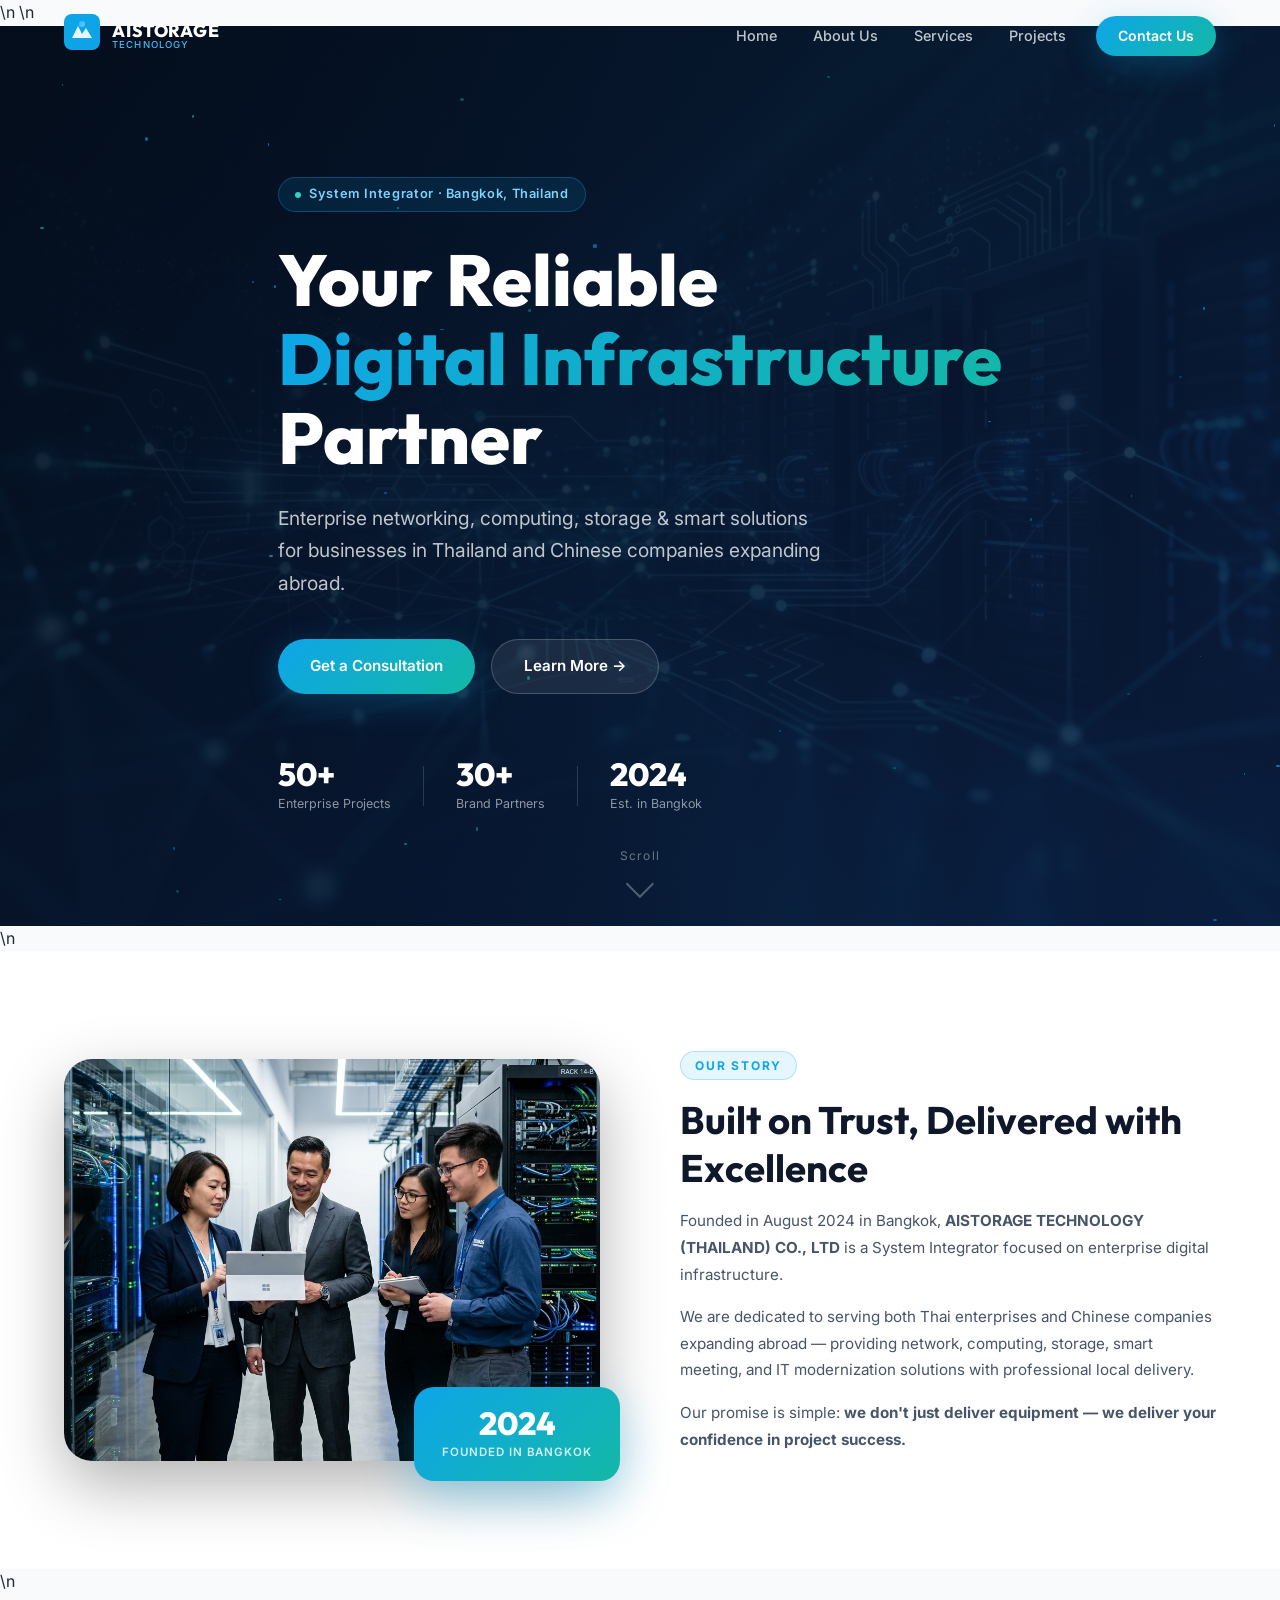
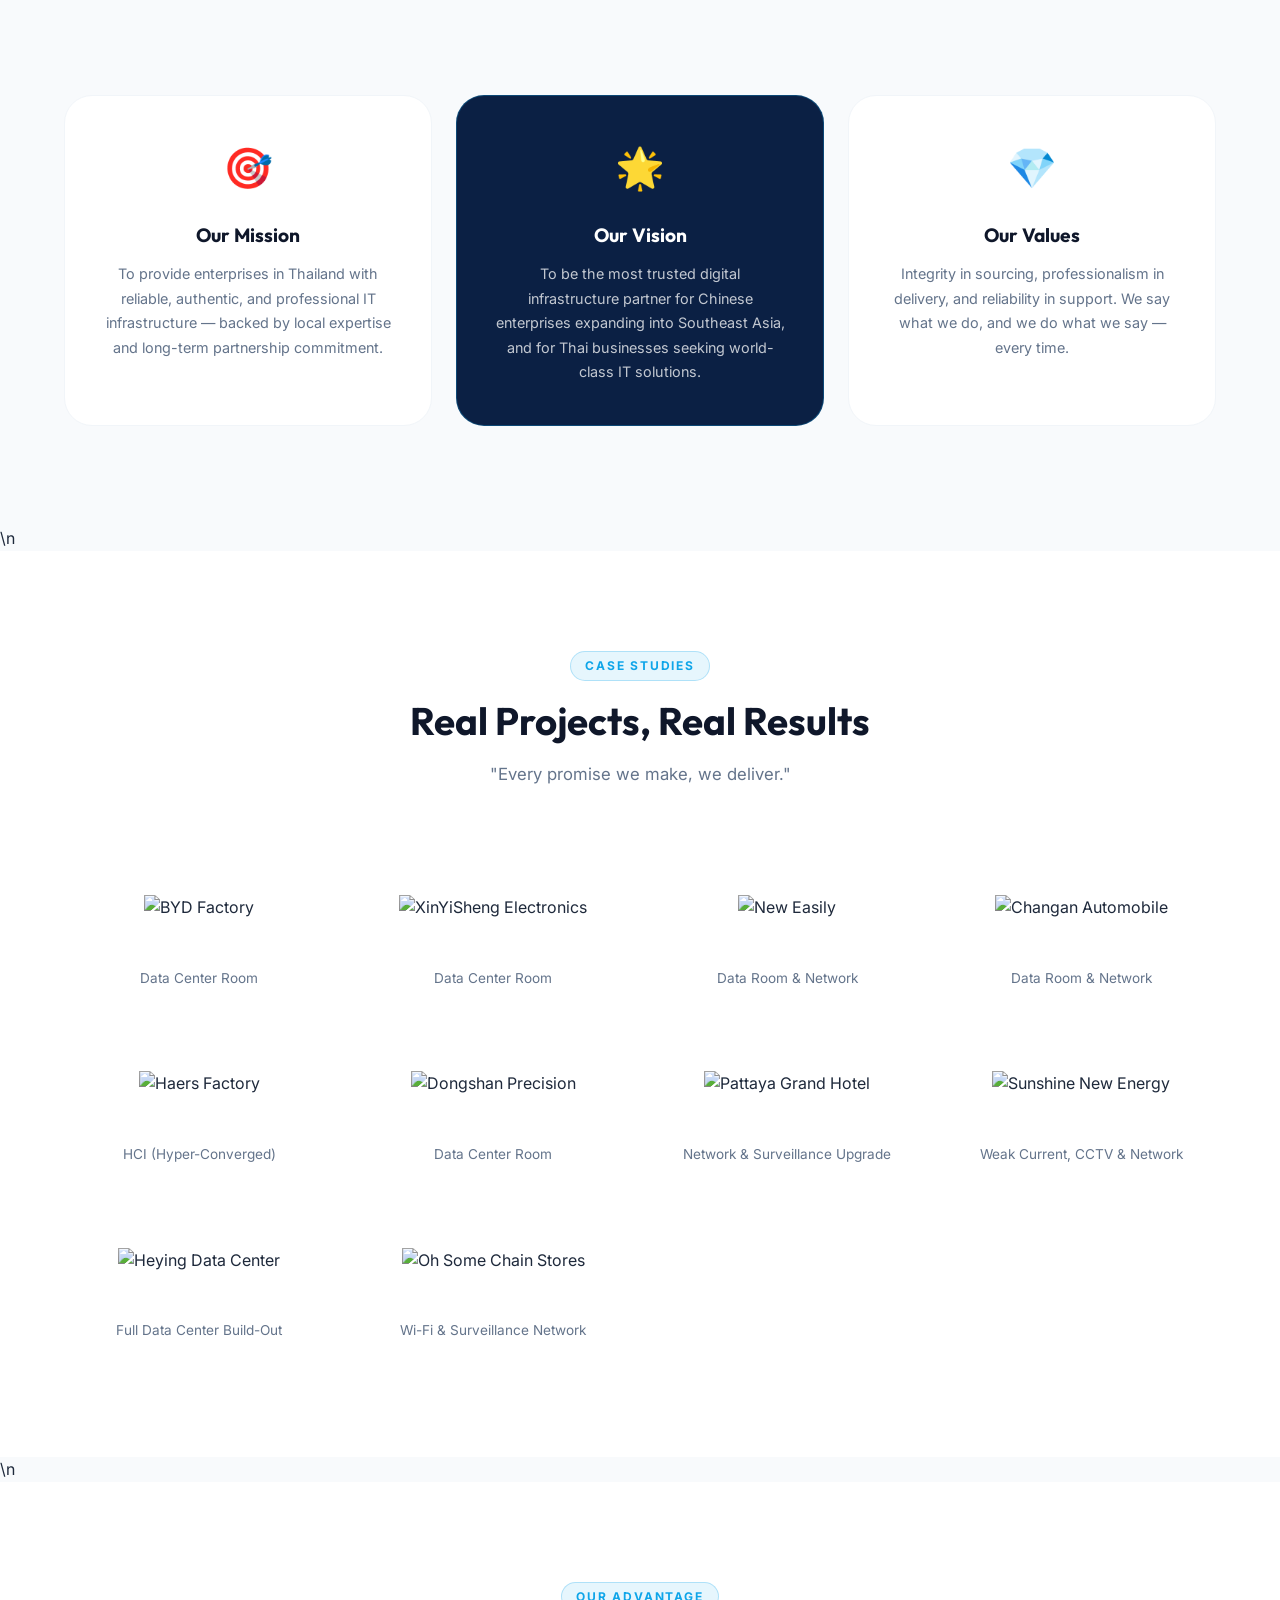
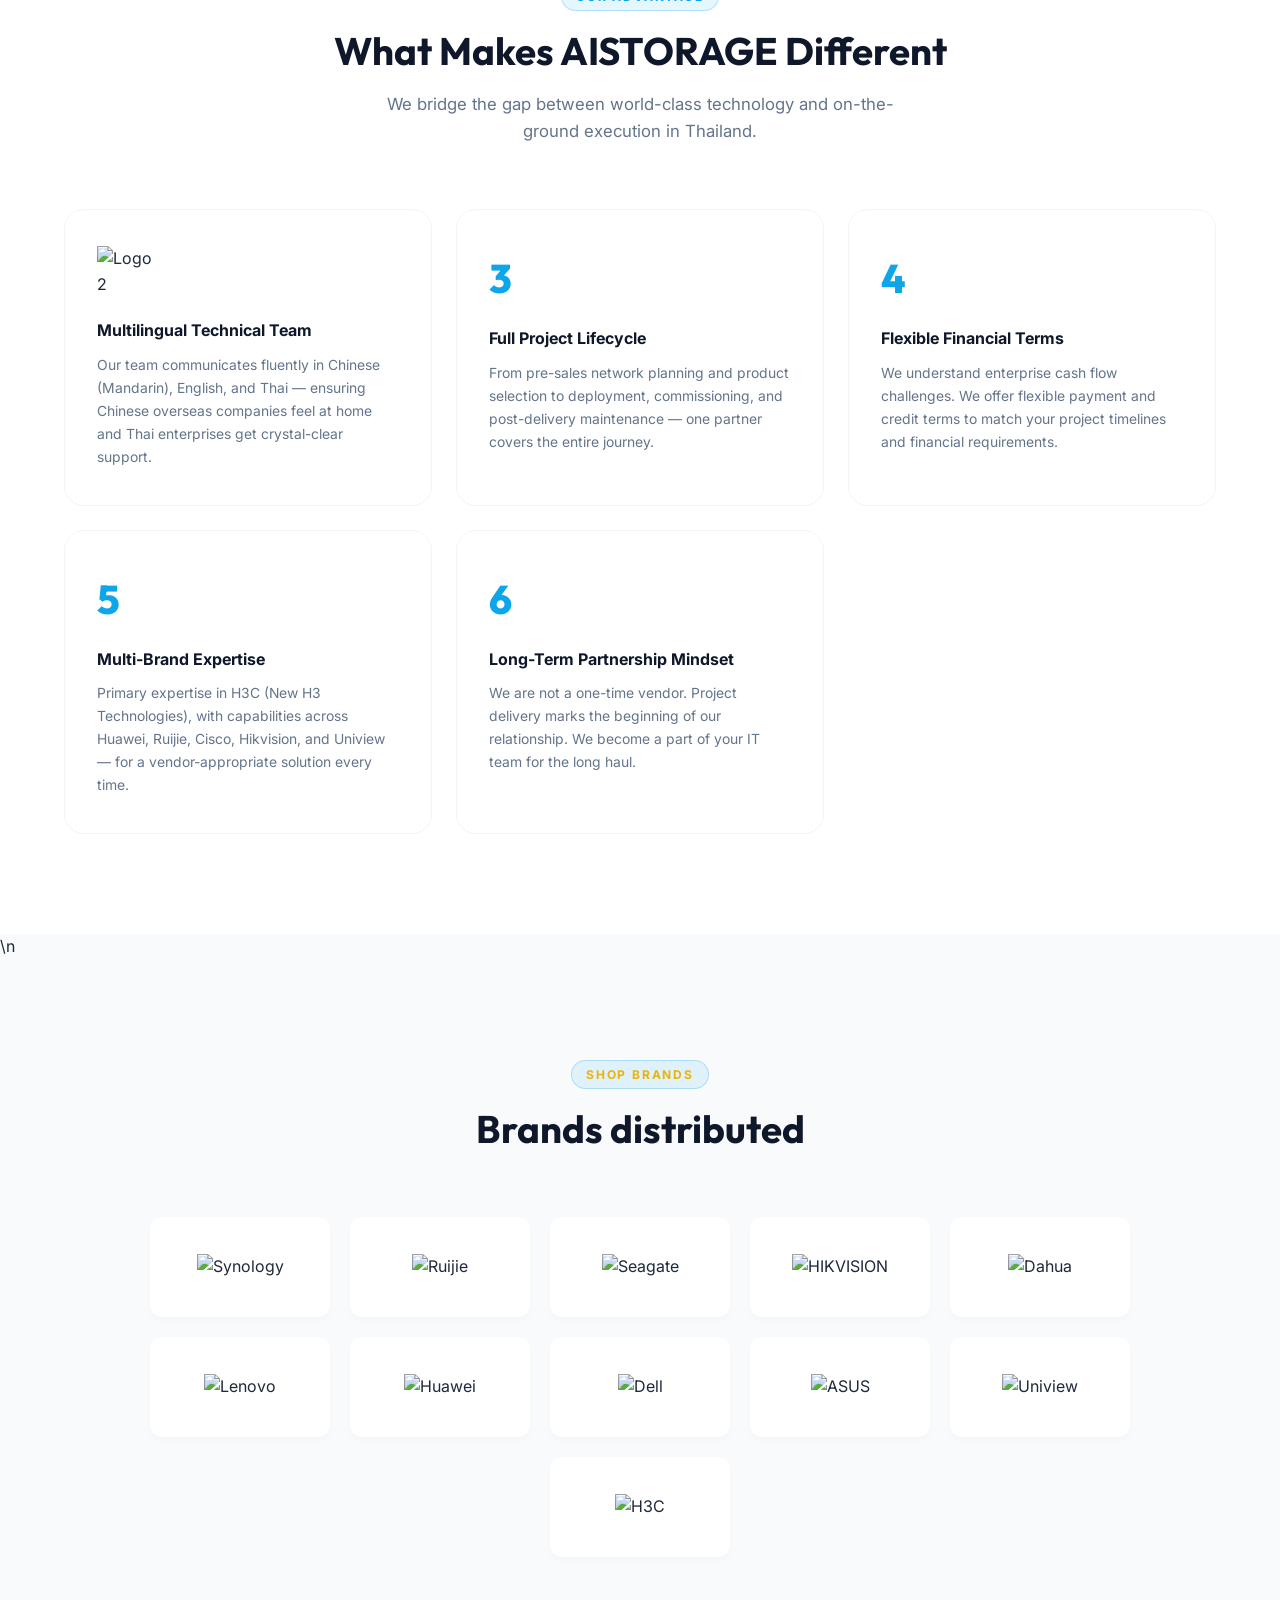
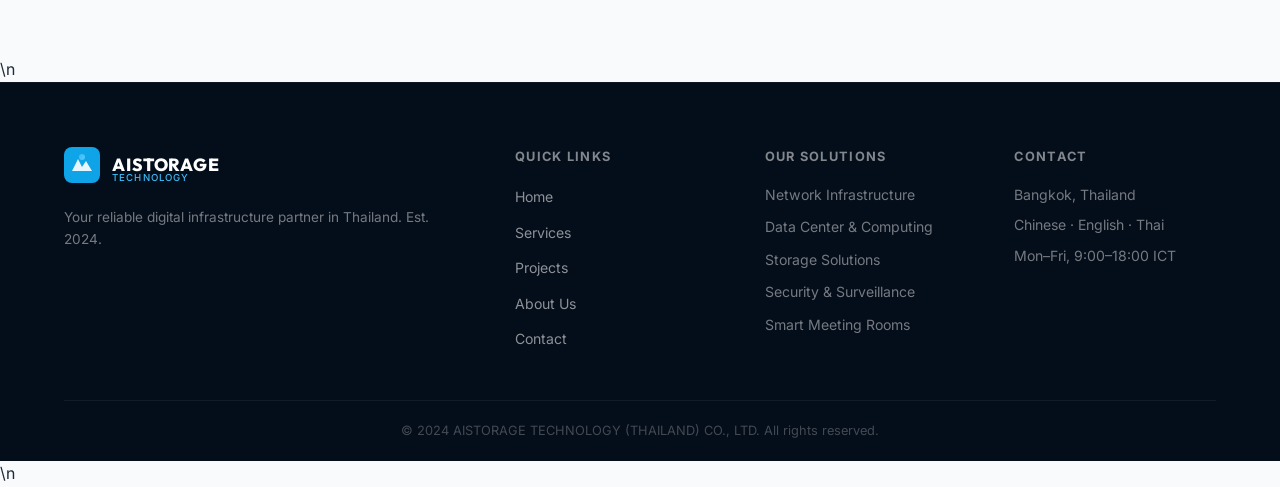
==== index.html @ c19af197 "first commit" ====
<!DOCTYPE html>
<html lang="en">

<head>
  <meta charset="UTF-8" />
  <meta name="viewport" content="width=device-width, initial-scale=1.0" />
  <title>AISTORAGE TECHNOLOGY (THAILAND) CO., LTD | Enterprise IT Infrastructure</title>
  <meta name="description"
    content="AISTORAGE TECHNOLOGY – Your reliable digital infrastructure partner in Thailand. Network, Computing, Storage, Smart Meeting, and IT solutions for enterprise businesses." />
  <meta name="keywords"
    content="AI Storage Technology, H3C, enterprise IT, network, storage, data center, Thailand, system integrator" />
  <meta property="og:title" content="AISTORAGE TECHNOLOGY (THAILAND) CO., LTD" />
  <meta property="og:description" content="Reliable digital infrastructure solutions for enterprises in Thailand." />
  <meta property="og:type" content="website" />
  <link rel="stylesheet" href="style.css" />
  <link rel="preconnect" href="https://fonts.googleapis.com" />
  <link rel="preconnect" href="https://fonts.gstatic.com" crossorigin />
  <link
    href="https://fonts.googleapis.com/css2?family=Inter:wght@300;400;500;600;700;800&family=Outfit:wght@300;400;500;600;700&display=swap"
    rel="stylesheet" />
</head>

<body>\n
  <!-- ===== NAVBAR ===== -->
  <header class="navbar" id="navbar">
    <div class="nav-container">
      <a href="index.html" class="nav-logo" id="logo-link">
        <div class="logo-icon">
          <svg width="36" height="36" viewBox="0 0 36 36" fill="none" xmlns="http://www.w3.org/2000/svg">
            <rect width="36" height="36" rx="8" fill="url(#logoGrad)" />
            <path d="M8 24L14 12L18 20L22 14L28 24H8Z" fill="white" opacity="0.9" />
            <circle cx="18" cy="10" r="3" fill="url(#circGrad)" />
            <defs>
              <linearGradient id="logoGrad" x1="0" y1="0" x2="36" y2="36">
                <stop offset="0%" stop-color="#0EA5E9" />
                <stop offset="100%" stop-color="#0D4F8C" />
              </linearGradient>
              <linearGradient id="circGrad" x1="0" y1="0" x2="6" y2="6">
                <stop offset="0%" stop-color="#38BDF8" />
                <stop offset="100%" stop-color="#FFFFFF" />
              </linearGradient>
            </defs>
          </svg>
        </div>
        <div class="logo-text">
          <span class="logo-main">AISTORAGE</span>
          <span class="logo-sub">TECHNOLOGY</span>
        </div>
      </a>
      <nav class="nav-links" id="nav-links">
        <a href="index.html" class="nav-link active" id="nav-home">Home</a>
        <a href="index.html#about-intro" class="nav-link" id="nav-about">About Us</a>
        <a href="services.html" class="nav-link" id="nav-services">Services</a>
        <a href="index.html#projects" class="nav-link" id="nav-projects">Projects</a>
        <a href="contact.html" class="nav-cta" id="nav-contact">Contact Us</a>
      </nav>
      <button class="nav-toggle" id="nav-toggle" aria-label="Toggle menu">
        <span></span><span></span><span></span>
      </button>
    </div>
  </header>
  \n<!-- ===== HERO ===== -->
  <section class="hero" id="hero">
    <div class="hero-bg">
      <img src="images/hero_background.png" alt="Digital Infrastructure Background" class="hero-bg-img" />
      <div class="hero-overlay"></div>
      <div class="hero-particles" id="hero-particles"></div>
    </div>
    <div class="hero-content">
      <div class="hero-badge" id="hero-badge">
        <span class="badge-dot"></span>
        System Integrator · Bangkok, Thailand
      </div>
      <h1 class="hero-title" id="hero-title">
        Your Reliable<br />
        <span class="hero-gradient-text">Digital Infrastructure</span><br />
        Partner
      </h1>
      <p class="hero-desc" id="hero-desc">
        Enterprise networking, computing, storage &amp; smart solutions<br class="hide-mobile" />
        for businesses in Thailand and Chinese companies expanding abroad.
      </p>
      <div class="hero-actions" id="hero-actions">
        <a href="#contact" class="btn-primary" id="btn-get-started">Get a Consultation</a>
        <a href="about.html" class="btn-secondary" id="btn-learn-more">Learn More →</a>
      </div>
      <div class="hero-stats" id="hero-stats">
        <div class="stat-item">
          <span class="stat-number">50+</span>
          <span class="stat-label">Enterprise Projects</span>
        </div>
        <div class="stat-divider"></div>
        <div class="stat-item">
          <span class="stat-number">30+</span>
          <span class="stat-label">Brand Partners</span>
        </div>
        <div class="stat-divider"></div>
        <div class="stat-item">
          <span class="stat-number">2024</span>
          <span class="stat-label">Est. in Bangkok</span>
        </div>
      </div>
    </div>
    <div class="hero-scroll-indicator" id="hero-scroll">
      <span>Scroll</span>
      <div class="scroll-arrow"></div>
    </div>
  </section>

  \n<!-- ===== COMPANY INTRO ===== -->
  <section class="about-intro" id="about-intro">
    <div class="container">
      <div class="about-intro-grid" id="about-intro-grid">
        <div class="about-intro-image" id="about-intro-image">
          <img src="images/about_section.png" alt="AISTORAGE Technology team" />
          <div class="about-founded-badge" id="founded-badge">
            <span class="badge-year">2024</span>
            <span class="badge-label">Founded in Bangkok</span>
          </div>
        </div>
        <div class="about-intro-content" id="about-intro-content">
          <div class="section-tag">Our Story</div>
          <h2 class="section-title">Built on Trust, Delivered with Excellence</h2>
          <p class="about-intro-text">
            Founded in August 2024 in Bangkok, <strong>AISTORAGE TECHNOLOGY (THAILAND) CO., LTD</strong> is a System
            Integrator focused on enterprise digital infrastructure.
          </p>
          <p class="about-intro-text">
            We are dedicated to serving both Thai enterprises and Chinese companies expanding abroad — providing
            network, computing, storage, smart meeting, and IT modernization solutions with professional local delivery.
          </p>
          <p class="about-intro-text">
            Our promise is simple: <strong>we don't just deliver equipment — we deliver your confidence in project
              success.</strong>
          </p>
        </div>
      </div>
    </div>
  </section>

  \n<!-- ===== MISSION & VISION ===== -->
  <section class="mission-section" id="mission-section">
    <div class="container">
      <div class="mission-grid" id="mission-grid">
        <div class="mission-card" id="mission-card">
          <div class="mission-icon">🎯</div>
          <h3>Our Mission</h3>
          <p>To provide enterprises in Thailand with reliable, authentic, and professional IT infrastructure — backed by
            local expertise and long-term partnership commitment.</p>
        </div>
        <div class="mission-card vision" id="vision-card">
          <div class="mission-icon">🌟</div>
          <h3>Our Vision</h3>
          <p>To be the most trusted digital infrastructure partner for Chinese enterprises expanding into Southeast
            Asia, and for Thai businesses seeking world-class IT solutions.</p>
        </div>
        <div class="mission-card" id="values-card">
          <div class="mission-icon">💎</div>
          <h3>Our Values</h3>
          <p>Integrity in sourcing, professionalism in delivery, and reliability in support. We say what we do, and we
            do what we say — every time.</p>
        </div>
      </div>
    </div>
  </section>

  <!-- Services and Delivery sections have been moved to services.html -->

  \n<!-- ===== PROJECTS ===== -->
  <section class="projects" id="projects">
    <div class="container">
      <div class="section-header">
        <div class="section-tag">Case Studies</div>
        <h2 class="section-title">Real Projects, Real Results</h2>
        <p class="section-desc">"Every promise we make, we deliver."</p>
      </div>
      <div class="projects-logo-grid" id="projects-grid">
        <div class="project-logo-card" id="proj-byd">
          <div class="project-logo-wrapper">
            <img src="https://images.seeklogo.com/logo-png/52/1/byd-atualizada-2024-logo-png_seeklogo-528892.png"
              alt="BYD Factory">
          </div>
          <div class="project-logo-scope">Data Center Room</div>
        </div>

        <div class="project-logo-card" id="proj-xingyisheng">
          <div class="project-logo-wrapper">
            <img
              src="https://encrypted-tbn0.gstatic.com/images?q=tbn:ANd9GcR87mfvkVdxozlcYmCcC5utNQSHgrR-n9I94IQz3QR1svt_Emfl10934rPA&s=10"
              alt="XinYiSheng Electronics">
          </div>
          <div class="project-logo-scope">Data Center Room</div>
        </div>

        <div class="project-logo-card" id="proj-neweasily">
          <div class="project-logo-wrapper">
            <img
              src="https://encrypted-tbn0.gstatic.com/images?q=tbn:ANd9GcSDAWsKZMFvFwl55FetDmYYL5n_tbEaFFVm5ecFXUsUdg&s=10"
              alt="New Easily">
          </div>
          <div class="project-logo-scope">Data Room &amp; Network</div>
        </div>

        <div class="project-logo-card" id="proj-changan">
          <div class="project-logo-wrapper">
            <img
              src="https://encrypted-tbn0.gstatic.com/images?q=tbn:ANd9GcQWHZprBiabL1I9_s09QGSi9zVpg7VDdwAGyEipFoCy2g&s=10"
              alt="Changan Automobile">
          </div>
          <div class="project-logo-scope">Data Room &amp; Network</div>
        </div>

        <div class="project-logo-card" id="proj-haers">
          <div class="project-logo-wrapper">
            <img src="https://www.haers.com/wp-content/uploads/2025/01/%E8%93%9D%E9%80%8F200x500.png"
              alt="Haers Factory">
          </div>
          <div class="project-logo-scope">HCI (Hyper-Converged)</div>
        </div>

        <div class="project-logo-card" id="proj-dongshan">
          <div class="project-logo-wrapper">
            <img
              src="https://encrypted-tbn0.gstatic.com/images?q=tbn:ANd9GcQxEljCD7fcSibtBjpFxiNsbFP2HLhGnGA5io57KGObqVCGq8sBfbXW3UA&s=10"
              alt="Dongshan Precision">
          </div>
          <div class="project-logo-scope">Data Center Room</div>
        </div>

        <div class="project-logo-card" id="proj-pattaya">
          <div class="project-logo-wrapper">
            <img
              src="https://encrypted-tbn0.gstatic.com/images?q=tbn:ANd9GcTch5ZYPI4vs18IxtPgHq0fhvLE4hTSBWGiorlGzea1YpLso3_Ca_YSPyY&s=10"
              alt="Pattaya Grand Hotel">
          </div>
          <div class="project-logo-scope">Network &amp; Surveillance Upgrade</div>
        </div>

        <div class="project-logo-card" id="proj-sunshine">
          <div class="project-logo-wrapper">
            <img
              src="https://encrypted-tbn0.gstatic.com/images?q=tbn:ANd9GcSg2rQMwTkLbxtorcGj_jVboFaoZCXzJYMbf9cDp7bUDw&s=10"
              alt="Sunshine New Energy">
          </div>
          <div class="project-logo-scope">Weak Current, CCTV &amp; Network</div>
        </div>

        <div class="project-logo-card" id="proj-heying">
          <div class="project-logo-wrapper">
            <img src="https://clouddatacenter.events/wp-content/uploads/2024/09/Frame-3372-6.png"
              alt="Heying Data Center">
          </div>
          <div class="project-logo-scope">Full Data Center Build-Out</div>
        </div>

        <div class="project-logo-card" id="proj-ohsome">
          <div class="project-logo-wrapper">
            <img
              src="https://media.licdn.com/dms/image/v2/D560BAQEYUMgX6XtCWA/company-logo_200_200/company-logo_200_200/0/1726549729589/blueorigingroup_logo?e=2147483647&v=beta&t=L45_RLmQzyQMxFm1eKgjaIfJM7JpiEx4PtF9E0zDfoo"
              alt="Oh Some Chain Stores">
          </div>
          <div class="project-logo-scope">Wi-Fi &amp; Surveillance Network</div>
        </div>
      </div>
    </div>
  </section>

  \n<!-- ===== WHAT MAKES US DIFFERENT ===== -->
  <section class="differentiators" id="differentiators">
    <div class="container">
      <div class="section-header">
        <div class="section-tag">Our Advantage</div>
        <h2 class="section-title">What Makes AISTORAGE Different</h2>
        <p class="section-desc">We bridge the gap between world-class technology and on-the-ground execution in
          Thailand.</p>
      </div>
      <div class="diff-grid" id="diff-grid">
        <div class="diff-card" id="diff-2">
          <img src="https://placehold.co/60x60/F8FAFC/0EA5E9?text=Logo+2" class="diff-logo" alt="Logo 2">
          <h3>Multilingual Technical Team</h3>
          <p>Our team communicates fluently in Chinese (Mandarin), English, and Thai — ensuring Chinese overseas
            companies feel at home and Thai enterprises get crystal-clear support.</p>
        </div>
        <div class="diff-card" id="diff-3">
          <div class="diff-number"
            style="font-size: 2.5rem; font-weight: 800; color: var(--blue-500); margin-bottom: 16px; font-family: var(--font-display);">
            3</div>
          <h3>Full Project Lifecycle</h3>
          <p>From pre-sales network planning and product selection to deployment, commissioning, and post-delivery
            maintenance — one partner covers the entire journey.</p>
        </div>
        <div class="diff-card" id="diff-4">
          <div class="diff-number"
            style="font-size: 2.5rem; font-weight: 800; color: var(--blue-500); margin-bottom: 16px; font-family: var(--font-display);">
            4</div>
          <h3>Flexible Financial Terms</h3>
          <p>We understand enterprise cash flow challenges. We offer flexible payment and credit terms to match your
            project timelines and financial requirements.</p>
        </div>
        <div class="diff-card" id="diff-5">
          <div class="diff-number"
            style="font-size: 2.5rem; font-weight: 800; color: var(--blue-500); margin-bottom: 16px; font-family: var(--font-display);">
            5</div>
          <h3>Multi-Brand Expertise</h3>
          <p>Primary expertise in H3C (New H3 Technologies), with capabilities across Huawei, Ruijie, Cisco, Hikvision,
            and Uniview — for a vendor-appropriate solution every time.</p>
        </div>
        <div class="diff-card" id="diff-6">
          <div class="diff-number"
            style="font-size: 2.5rem; font-weight: 800; color: var(--blue-500); margin-bottom: 16px; font-family: var(--font-display);">
            6</div>
          <h3>Long-Term Partnership Mindset</h3>
          <p>We are not a one-time vendor. Project delivery marks the beginning of our relationship. We become a part of
            your IT team for the long haul.</p>
        </div>
      </div>

    </div>
  </section>

  \n<!-- ===== BRAND PARTNERS ===== -->
  <section class="brand-partners" id="brand-partners">
    <div class="container">
      <div class="section-header center">
        <div class="section-tag" style="color: #EAB308;">SHOP BRANDS</div>
        <h2 class="section-title">Brands distributed</h2>
      </div>
      <div class="brands-simple-grid" id="brands-simple-grid">

        <div class="brand-simple-box">
          <img
            src="https://upload.wikimedia.org/wikipedia/commons/thumb/4/48/Synology_Logo.svg/1280px-Synology_Logo.svg.png"
            alt="Synology">
        </div>
        <div class="brand-simple-box">
          <img src="https://www.almacctv.com/web/wp-content/uploads/2020/11/ruijie-logo.png" alt="Ruijie">
        </div>
        <div class="brand-simple-box">
          <img
            src="https://upload.wikimedia.org/wikipedia/commons/thumb/7/7f/Seagate_logo.svg/3840px-Seagate_logo.svg.png"
            alt="Seagate">
        </div>
        <div class="brand-simple-box">
          <img src="https://upload.wikimedia.org/wikipedia/commons/a/ad/Hikvision_logo.svg" alt="HIKVISION">
        </div>

        <div class="brand-simple-box">
          <img
            src="https://upload.wikimedia.org/wikipedia/commons/thumb/f/f5/Dahua_Technology_logo.svg/1280px-Dahua_Technology_logo.svg.png"
            alt="Dahua">
        </div>
        <div class="brand-simple-box">
          <img src="https://1000logos.net/wp-content/uploads/2017/03/Lenovo-Logo.png" alt="Lenovo">
        </div>
        <div class="brand-simple-box">
          <img
            src="https://icon2.cleanpng.com/20180910/wsa/kisspng-logo-huawei-169126-network-2311cxh-bc2mfgec-sm212-iphone-insurance-get-protected-today-at-a-low-cost-1713941943758.webp"
            alt="Huawei">
        </div>
        <div class="brand-simple-box">
          <img src="https://upload.wikimedia.org/wikipedia/commons/4/48/Dell_Logo.svg" alt="Dell">
        </div>
        <div class="brand-simple-box">
          <img
            src="https://upload.wikimedia.org/wikipedia/commons/thumb/b/b0/ASUS_Corporate_Logo.svg/3840px-ASUS_Corporate_Logo.svg.png"
            alt="ASUS">
        </div>
        <div class="brand-simple-box">
          <img src="https://upload.wikimedia.org/wikipedia/commons/6/64/Uniview%28logo%29.png" alt="Uniview">
        </div>
        <div class="brand-simple-box">
          <img src="https://www.h3c.com/en/tres/NewWebUI/2025/images/new/highly-logo.png" alt="H3C">
        </div>
      </div>

    </div>
  </section>

  \n<!-- ===== FOOTER ===== -->
  <footer class="footer" id="footer">
    <div class="container">
      <div class="footer-grid">
        <div class="footer-brand" id="footer-brand">
          <div class="nav-logo">
            <div class="logo-icon">
              <svg width="36" height="36" viewBox="0 0 36 36" fill="none">
                <rect width="36" height="36" rx="8" fill="url(#footerLogoGrad)" />
                <path d="M8 24L14 12L18 20L22 14L28 24H8Z" fill="white" opacity="0.9" />
                <circle cx="18" cy="10" r="3" fill="url(#footerCircGrad)" />
                <defs>
                  <linearGradient id="footerLogoGrad" x1="0" y1="0" x2="36" y2="36">
                    <stop offset="0%" stop-color="#0EA5E9" />
                    <stop offset="100%" stop-color="#0D4F8C" />
                  </linearGradient>
                  <linearGradient id="footerCircGrad" x1="0" y1="0" x2="6" y2="6">
                    <stop offset="0%" stop-color="#38BDF8" />
                    <stop offset="100%" stop-color="#FFFFFF" />
                  </linearGradient>
                </defs>
              </svg>
            </div>
            <div class="logo-text">
              <span class="logo-main">AISTORAGE</span>
              <span class="logo-sub">TECHNOLOGY</span>
            </div>
          </div>
          <p class="footer-tagline">Your reliable digital infrastructure partner in Thailand. Est. 2024.</p>
        </div>
        <div class="footer-links" id="footer-links">
          <h4>Quick Links</h4>
          <ul>
            <li><a href="index.html" id="footer-home">Home</a></li>
            <li><a href="services.html" id="footer-services">Services</a></li>
            <li><a href="#projects" id="footer-projects">Projects</a></li>
            <li><a href="index.html#about-intro" id="footer-about">About Us</a></li>
            <li><a href="contact.html" id="footer-contact">Contact</a></li>
          </ul>
        </div>
        <div class="footer-services" id="footer-services-list">
          <h4>Our Solutions</h4>
          <ul>
            <li>Network Infrastructure</li>
            <li>Data Center &amp; Computing</li>
            <li>Storage Solutions</li>
            <li>Security &amp; Surveillance</li>
            <li>Smart Meeting Rooms</li>
          </ul>
        </div>
        <div class="footer-contact" id="footer-contact-info">
          <h4>Contact</h4>
          <p>Bangkok, Thailand</p>
          <p>Chinese · English · Thai</p>
          <p>Mon–Fri, 9:00–18:00 ICT</p>
        </div>
      </div>
      <div class="footer-bottom" id="footer-bottom">
        <p>&copy; 2024 AISTORAGE TECHNOLOGY (THAILAND) CO., LTD. All rights reserved.</p>
      </div>
    </div>
  </footer>

  \n
  <script src="main.js"></script>
</body>

</html>
---- style.css ----
/* ============================================================
   AISTORAGE TECHNOLOGY — style.css
   Design: Dark navy corporate tech with sky-blue accents
   ============================================================ */

/* ===== CSS VARIABLES ===== */
:root {
  --navy-950: #040D1A;
  --navy-900: #071528;
  --navy-800: #0B2044;
  --navy-700: #0D2D5E;
  --navy-600: #0D4F8C;
  --blue-500: #0EA5E9;
  --blue-400: #38BDF8;
  --blue-300: #7DD3FC;
  --teal-500: #14B8A6;
  --teal-400: #2DD4BF;
  --white: #FFFFFF;
  --gray-50: #F8FAFC;
  --gray-100: #F1F5F9;
  --gray-200: #E2E8F0;
  --gray-300: #CBD5E1;
  --gray-400: #94A3B8;
  --gray-500: #64748B;
  --gray-600: #475569;
  --gray-700: #334155;
  --gray-800: #1E293B;
  --gray-900: #0F172A;

  --gradient-primary: linear-gradient(135deg, #0EA5E9 0%, #14B8A6 100%);
  --gradient-dark: linear-gradient(135deg, #040D1A 0%, #0B2044 100%);
  --gradient-hero: linear-gradient(135deg, rgba(4,13,26,0.92) 0%, rgba(11,32,68,0.85) 100%);

  --shadow-sm: 0 2px 8px rgba(0,0,0,0.15);
  --shadow-md: 0 8px 32px rgba(0,0,0,0.2);
  --shadow-lg: 0 24px 64px rgba(0,0,0,0.3);
  --shadow-blue: 0 8px 32px rgba(14,165,233,0.25);
  --shadow-blue-lg: 0 16px 48px rgba(14,165,233,0.35);

  --radius-sm: 6px;
  --radius-md: 12px;
  --radius-lg: 20px;
  --radius-xl: 28px;
  --radius-full: 9999px;

  --transition: all 0.3s cubic-bezier(0.4, 0, 0.2, 1);
  --transition-fast: all 0.15s ease;

  --font-sans: 'Inter', 'Outfit', -apple-system, sans-serif;
  --font-display: 'Outfit', 'Inter', sans-serif;
}

/* ===== RESET & BASE ===== */
*, *::before, *::after { box-sizing: border-box; margin: 0; padding: 0; }

html {
  scroll-behavior: smooth;
  font-size: 16px;
}

body {
  font-family: var(--font-sans);
  background: var(--gray-50);
  color: var(--gray-800);
  line-height: 1.6;
  overflow-x: hidden;
}

a { color: inherit; text-decoration: none; }
img { max-width: 100%; display: block; }
ul { list-style: none; }

/* ===== CONTAINER ===== */
.container {
  max-width: 1200px;
  margin: 0 auto;
  padding: 0 24px;
}

/* ===== TYPOGRAPHY UTILITIES ===== */
.section-tag {
  display: inline-block;
  font-size: 0.75rem;
  font-weight: 700;
  letter-spacing: 0.15em;
  text-transform: uppercase;
  color: var(--blue-500);
  background: rgba(14,165,233,0.1);
  border: 1px solid rgba(14,165,233,0.25);
  padding: 4px 14px;
  border-radius: var(--radius-full);
  margin-bottom: 16px;
}

.section-header {
  text-align: center;
  margin-bottom: 64px;
}

.section-title {
  font-family: var(--font-display);
  font-size: clamp(1.75rem, 3vw, 2.5rem);
  font-weight: 700;
  color: var(--gray-900);
  line-height: 1.25;
  margin-bottom: 16px;
}

.section-desc {
  font-size: 1.05rem;
  color: var(--gray-500);
  max-width: 560px;
  margin: 0 auto;
}

.section-header.light .section-title { color: var(--white); }
.section-header.light .section-desc { color: rgba(255,255,255,0.7); }
.section-header.light .section-tag {
  color: var(--blue-300);
  background: rgba(14,165,233,0.15);
  border-color: rgba(56,189,248,0.3);
}

/* ===== BUTTONS ===== */
.btn-primary {
  display: inline-flex;
  align-items: center;
  gap: 8px;
  background: var(--gradient-primary);
  color: var(--white);
  font-weight: 600;
  font-size: 0.95rem;
  padding: 14px 32px;
  border-radius: var(--radius-full);
  border: none;
  cursor: pointer;
  transition: var(--transition);
  box-shadow: var(--shadow-blue);
  text-decoration: none;
}

.btn-primary:hover {
  transform: translateY(-2px);
  box-shadow: var(--shadow-blue-lg);
  filter: brightness(1.1);
}

.btn-secondary {
  display: inline-flex;
  align-items: center;
  gap: 8px;
  background: rgba(255,255,255,0.08);
  color: var(--white);
  font-weight: 600;
  font-size: 0.95rem;
  padding: 14px 32px;
  border-radius: var(--radius-full);
  border: 1px solid rgba(255,255,255,0.2);
  cursor: pointer;
  transition: var(--transition);
  text-decoration: none;
  backdrop-filter: blur(8px);
}

.btn-secondary:hover {
  background: rgba(255,255,255,0.15);
  border-color: rgba(255,255,255,0.4);
  transform: translateY(-2px);
}

.btn-secondary-light {
  display: inline-flex;
  align-items: center;
  gap: 8px;
  background: transparent;
  color: var(--white);
  font-weight: 600;
  font-size: 0.95rem;
  padding: 14px 32px;
  border-radius: var(--radius-full);
  border: 2px solid rgba(255,255,255,0.4);
  cursor: pointer;
  transition: var(--transition);
  text-decoration: none;
}

.btn-secondary-light:hover {
  background: rgba(255,255,255,0.1);
  border-color: var(--white);
}

.btn-full { width: 100%; justify-content: center; }

/* ===== NAVBAR ===== */
.navbar {
  position: fixed;
  top: 0;
  left: 0;
  right: 0;
  z-index: 1000;
  transition: var(--transition);
  padding: 0;
}

.navbar.scrolled {
  background: rgba(4,13,26,0.95);
  backdrop-filter: blur(20px);
  border-bottom: 1px solid rgba(255,255,255,0.05);
  box-shadow: var(--shadow-md);
}

.nav-container {
  max-width: 1200px;
  margin: 0 auto;
  padding: 0 24px;
  display: flex;
  align-items: center;
  justify-content: space-between;
  height: 72px;
}

.nav-logo {
  display: flex;
  align-items: center;
  gap: 12px;
  text-decoration: none;
}

.logo-icon {
  flex-shrink: 0;
}

.logo-text {
  display: flex;
  flex-direction: column;
  line-height: 1;
}

.logo-main {
  font-family: var(--font-display);
  font-size: 1.1rem;
  font-weight: 800;
  color: var(--white);
  letter-spacing: 0.05em;
}

.logo-sub {
  font-size: 0.6rem;
  font-weight: 500;
  color: var(--blue-400);
  letter-spacing: 0.12em;
  text-transform: uppercase;
}

.nav-links {
  display: flex;
  align-items: center;
  gap: 8px;
}

.nav-link {
  font-size: 0.9rem;
  font-weight: 500;
  color: rgba(255,255,255,0.75);
  padding: 8px 14px;
  border-radius: var(--radius-sm);
  transition: var(--transition-fast);
}

.nav-link:hover,
.nav-link.active {
  color: var(--white);
  background: rgba(255,255,255,0.08);
}

.nav-cta {
  font-size: 0.88rem;
  font-weight: 600;
  color: var(--white);
  background: var(--gradient-primary);
  padding: 9px 22px;
  border-radius: var(--radius-full);
  transition: var(--transition);
  box-shadow: var(--shadow-blue);
  margin-left: 8px;
}

.nav-cta:hover {
  transform: translateY(-1px);
  box-shadow: var(--shadow-blue-lg);
}

.nav-toggle {
  display: none;
  flex-direction: column;
  gap: 5px;
  background: none;
  border: none;
  cursor: pointer;
  padding: 4px;
}

.nav-toggle span {
  display: block;
  width: 24px;
  height: 2px;
  background: var(--white);
  border-radius: 2px;
  transition: var(--transition);
}

/* ===== HERO SECTION ===== */
.hero {
  position: relative;
  min-height: 100vh;
  display: flex;
  align-items: center;
  overflow: hidden;
}

.hero-bg {
  position: absolute;
  inset: 0;
  z-index: 0;
}

.hero-bg-img {
  width: 100%;
  height: 100%;
  object-fit: cover;
  object-position: center;
}

.hero-overlay {
  position: absolute;
  inset: 0;
  background: var(--gradient-hero);
}

.hero-particles {
  position: absolute;
  inset: 0;
  overflow: hidden;
}

.hero-content {
  position: relative;
  z-index: 2;
  max-width: 1200px;
  margin: 0 auto;
  padding: 0 24px;
  padding-top: 120px;
  padding-bottom: 80px;
}

.hero-badge {
  display: inline-flex;
  align-items: center;
  gap: 8px;
  font-size: 0.8rem;
  font-weight: 600;
  letter-spacing: 0.05em;
  color: var(--blue-300);
  background: rgba(14,165,233,0.12);
  border: 1px solid rgba(14,165,233,0.3);
  padding: 6px 16px;
  border-radius: var(--radius-full);
  margin-bottom: 28px;
  animation: fadeInUp 0.6s ease both;
}

.badge-dot {
  width: 6px;
  height: 6px;
  background: var(--teal-400);
  border-radius: 50%;
  animation: pulse 2s infinite;
}

.hero-title {
  font-family: var(--font-display);
  font-size: clamp(2.5rem, 6vw, 4.5rem);
  font-weight: 800;
  color: var(--white);
  line-height: 1.1;
  margin-bottom: 24px;
  animation: fadeInUp 0.6s 0.1s ease both;
}

.hero-gradient-text {
  background: var(--gradient-primary);
  -webkit-background-clip: text;
  -webkit-text-fill-color: transparent;
  background-clip: text;
}

.hero-desc {
  font-size: clamp(1rem, 2vw, 1.2rem);
  color: rgba(255,255,255,0.75);
  max-width: 580px;
  margin-bottom: 40px;
  line-height: 1.7;
  animation: fadeInUp 0.6s 0.2s ease both;
}

.hero-actions {
  display: flex;
  gap: 16px;
  flex-wrap: wrap;
  margin-bottom: 64px;
  animation: fadeInUp 0.6s 0.3s ease both;
}

.hero-stats {
  display: flex;
  align-items: center;
  gap: 32px;
  animation: fadeInUp 0.6s 0.4s ease both;
}

.stat-item {
  display: flex;
  flex-direction: column;
}

.stat-number {
  font-family: var(--font-display);
  font-size: 2rem;
  font-weight: 800;
  color: var(--white);
  line-height: 1;
}

.stat-label {
  font-size: 0.78rem;
  color: rgba(255,255,255,0.55);
  margin-top: 4px;
}

.stat-divider {
  width: 1px;
  height: 40px;
  background: rgba(255,255,255,0.15);
}

.hero-scroll-indicator {
  position: absolute;
  bottom: 32px;
  left: 50%;
  transform: translateX(-50%);
  z-index: 2;
  display: flex;
  flex-direction: column;
  align-items: center;
  gap: 8px;
  color: rgba(255,255,255,0.4);
  font-size: 0.75rem;
  letter-spacing: 0.1em;
  animation: bounce 2s infinite;
}

.scroll-arrow {
  width: 20px;
  height: 20px;
  border-right: 2px solid rgba(255,255,255,0.3);
  border-bottom: 2px solid rgba(255,255,255,0.3);
  transform: rotate(45deg);
}

/* ===== PARTNERS BAR ===== */
.partners-bar {
  background: var(--navy-900);
  padding: 32px 0;
  border-bottom: 1px solid rgba(255,255,255,0.06);
}

.partners-label {
  text-align: center;
  font-size: 0.75rem;
  font-weight: 600;
  letter-spacing: 0.12em;
  text-transform: uppercase;
  color: rgba(255,255,255,0.35);
  margin-bottom: 24px;
}

.partners-track {
  overflow: hidden;
}

.partner-logos {
  display: flex;
  justify-content: center;
  flex-wrap: wrap;
  gap: 12px 32px;
}

.partner-logo {
  display: flex;
  flex-direction: column;
  align-items: center;
  gap: 4px;
  padding: 14px 28px;
  background: rgba(255,255,255,0.04);
  border: 1px solid rgba(255,255,255,0.07);
  border-radius: var(--radius-md);
  transition: var(--transition);
  cursor: default;
  min-width: 130px;
}

.partner-logo:hover {
  background: rgba(14,165,233,0.08);
  border-color: rgba(14,165,233,0.2);
  transform: translateY(-2px);
}

.logo-text-partner {
  font-family: var(--font-display);
  font-size: 1.1rem;
  font-weight: 800;
  color: rgba(255,255,255,0.8);
  letter-spacing: 0.05em;
}

.logo-desc-partner {
  font-size: 0.65rem;
  color: rgba(255,255,255,0.35);
  text-transform: uppercase;
  letter-spacing: 0.08em;
}

/* ===== SERVICES SECTION ===== */
.services {
  padding: 100px 0;
  background: var(--gray-50);
}

.services-grid {
  display: grid;
  grid-template-columns: repeat(3, 1fr);
  gap: 24px;
}

.service-card {
  background: var(--white);
  border: 1px solid var(--gray-100);
  border-radius: var(--radius-lg);
  padding: 36px 32px;
  position: relative;
  transition: var(--transition);
  overflow: hidden;
}

.service-card::before {
  content: '';
  position: absolute;
  inset: 0;
  background: var(--gradient-primary);
  opacity: 0;
  transition: opacity 0.3s ease;
  z-index: 0;
}

.service-card:hover {
  transform: translateY(-6px);
  box-shadow: var(--shadow-lg);
  border-color: transparent;
}

.service-card:hover::before {
  opacity: 0.04;
}

.service-card:hover .service-icon {
  background: var(--gradient-primary);
  color: var(--white);
  box-shadow: var(--shadow-blue);
}

.service-card.featured {
  border: 2px solid var(--blue-500);
  background: linear-gradient(135deg, rgba(14,165,233,0.03) 0%, rgba(20,184,166,0.03) 100%);
}

.service-badge-card {
  position: absolute;
  top: 20px;
  right: 20px;
  font-size: 0.7rem;
  font-weight: 700;
  letter-spacing: 0.08em;
  text-transform: uppercase;
  color: var(--white);
  background: var(--gradient-primary);
  padding: 4px 12px;
  border-radius: var(--radius-full);
}

.service-icon {
  width: 56px;
  height: 56px;
  background: rgba(14,165,233,0.1);
  border-radius: var(--radius-md);
  display: flex;
  align-items: center;
  justify-content: center;
  color: var(--blue-500);
  margin-bottom: 20px;
  transition: var(--transition);
}

.service-icon svg {
  width: 28px;
  height: 28px;
}

.service-title {
  font-family: var(--font-display);
  font-size: 1.15rem;
  font-weight: 700;
  color: var(--gray-900);
  margin-bottom: 12px;
  position: relative;
  z-index: 1;
}

.service-desc {
  font-size: 0.9rem;
  color: var(--gray-500);
  line-height: 1.65;
  margin-bottom: 20px;
  position: relative;
  z-index: 1;
}

.service-features {
  list-style: none;
  margin-bottom: 24px;
  position: relative;
  z-index: 1;
}

.service-features li {
  font-size: 0.83rem;
  color: var(--gray-600);
  padding: 5px 0;
  padding-left: 20px;
  position: relative;
}

.service-features li::before {
  content: '›';
  position: absolute;
  left: 0;
  color: var(--blue-500);
  font-weight: 700;
}

.service-link {
  font-size: 0.88rem;
  font-weight: 600;
  color: var(--blue-500);
  transition: var(--transition-fast);
  position: relative;
  z-index: 1;
}

.service-link:hover {
  color: var(--teal-500);
}

/* ===== PROCESS SECTION ===== */
.process {
  padding: 100px 0;
  background: var(--white);
}

.process-steps {
  display: flex;
  align-items: flex-start;
  gap: 0;
  position: relative;
}

.process-connector {
  flex: 1;
  height: 2px;
  background: linear-gradient(90deg, var(--blue-500), var(--teal-500));
  margin-top: 28px;
  position: relative;
}

.process-connector::after {
  content: '';
  position: absolute;
  right: -6px;
  top: -4px;
  width: 0;
  height: 0;
  border-left: 8px solid var(--teal-500);
  border-top: 5px solid transparent;
  border-bottom: 5px solid transparent;
}

.process-step {
  display: flex;
  flex-direction: column;
  align-items: center;
  text-align: center;
  max-width: 200px;
  flex-shrink: 0;
}

.step-number {
  width: 56px;
  height: 56px;
  border-radius: 50%;
  background: var(--gradient-primary);
  color: var(--white);
  font-family: var(--font-display);
  font-size: 1.1rem;
  font-weight: 800;
  display: flex;
  align-items: center;
  justify-content: center;
  margin-bottom: 16px;
  box-shadow: var(--shadow-blue);
  flex-shrink: 0;
}

.step-content h3 {
  font-size: 0.95rem;
  font-weight: 700;
  color: var(--gray-900);
  margin-bottom: 8px;
}

.step-content p {
  font-size: 0.82rem;
  color: var(--gray-500);
  line-height: 1.5;
}

/* ===== SOLUTIONS SECTION ===== */
.solutions {
  padding: 100px 0;
  background: var(--navy-900);
}

.solutions-showcase {
  display: grid;
  grid-template-columns: repeat(3, 1fr);
  gap: 2px;
  border-radius: var(--radius-lg);
  overflow: hidden;
  background: rgba(255,255,255,0.03);
  border: 1px solid rgba(255,255,255,0.06);
}

.solution-industry {
  padding: 40px 32px;
  background: rgba(255,255,255,0.02);
  border: 1px solid rgba(255,255,255,0.05);
  transition: var(--transition);
  cursor: default;
}

.solution-industry:hover {
  background: rgba(14,165,233,0.08);
  border-color: rgba(14,165,233,0.2);
}

.industry-icon {
  font-size: 2.5rem;
  margin-bottom: 16px;
}

.solution-industry h3 {
  font-family: var(--font-display);
  font-size: 1.1rem;
  font-weight: 700;
  color: var(--white);
  margin-bottom: 8px;
}

.solution-industry p {
  font-size: 0.87rem;
  color: rgba(255,255,255,0.55);
  line-height: 1.6;
}

.projects {
  padding: 100px 0;
  background: var(--white);
}

.projects-logo-grid {
  display: grid;
  grid-template-columns: repeat(auto-fill, minmax(220px, 1fr));
  gap: 24px;
}

.project-logo-card {
  padding: 16px 12px;
  display: flex;
  flex-direction: column;
  align-items: center;
  text-align: center;
  transition: var(--transition);
  border-radius: var(--radius-md);
}

.project-logo-card:hover {
  transform: translateY(-4px);
  background: rgba(14,165,233,0.03);
}

.project-logo-wrapper {
  height: 80px;
  display: flex;
  align-items: center;
  justify-content: center;
  margin-bottom: 20px;
  width: 100%;
}

.project-logo-wrapper img {
  max-width: 100%;
  max-height: 100%;
  object-fit: contain;
}

.proj-fallback {
  font-family: var(--font-display);
  font-weight: 800;
  font-size: 1.1rem;
  color: var(--gray-400);
  letter-spacing: 0.05em;
  text-transform: uppercase;
}

.project-logo-name {
  font-family: var(--font-display);
  font-weight: 700;
  font-size: 1rem;
  color: var(--gray-900);
  margin-bottom: 8px;
  display: none; /* Hide if we just want logos, but we keep it just in case */
}

.project-logo-scope {
  font-size: 0.85rem;
  color: var(--gray-500);
  line-height: 1.5;
}

/* ===== WHY US ===== */
.why-us {
  padding: 100px 0;
  background: var(--white);
}

.why-grid {
  display: grid;
  grid-template-columns: 1fr 1fr;
  gap: 80px;
  align-items: center;
}

.why-content .section-title {
  text-align: left;
  margin-bottom: 20px;
}

.why-content .section-tag {
  margin-bottom: 12px;
}

.why-intro {
  font-size: 1.05rem;
  color: var(--gray-500);
  margin-bottom: 36px;
}

.why-points {
  display: flex;
  flex-direction: column;
  gap: 24px;
}

.why-point {
  display: flex;
  gap: 16px;
  align-items: flex-start;
}

.why-check {
  width: 28px;
  height: 28px;
  background: var(--gradient-primary);
  color: var(--white);
  border-radius: 50%;
  display: flex;
  align-items: center;
  justify-content: center;
  font-size: 0.85rem;
  font-weight: 800;
  flex-shrink: 0;
  margin-top: 2px;
}

.why-point strong {
  display: block;
  font-size: 0.95rem;
  font-weight: 700;
  color: var(--gray-900);
  margin-bottom: 4px;
}

.why-point p {
  font-size: 0.87rem;
  color: var(--gray-500);
  line-height: 1.6;
}

.why-image {
  position: relative;
}

.why-image img {
  width: 100%;
  border-radius: var(--radius-xl);
  box-shadow: var(--shadow-lg);
  aspect-ratio: 4/3;
  object-fit: cover;
}

.why-quote-card {
  position: absolute;
  bottom: -24px;
  left: -24px;
  background: var(--navy-800);
  border-radius: var(--radius-lg);
  padding: 24px 28px;
  max-width: 320px;
  box-shadow: var(--shadow-lg);
  border: 1px solid rgba(14,165,233,0.2);
}

.why-quote-card p {
  font-size: 0.9rem;
  color: rgba(255,255,255,0.85);
  font-style: italic;
  line-height: 1.6;
  margin-bottom: 8px;
}

.why-quote-card span {
  font-size: 0.75rem;
  color: var(--blue-400);
  font-weight: 600;
}

/* ===== CONTACT SECTION ===== */
.contact {
  padding: 100px 0;
  background: var(--gray-50);
}

.contact-grid {
  display: grid;
  grid-template-columns: 1fr 360px;
  gap: 48px;
  align-items: start;
}

.contact-form-wrapper {
  background: var(--white);
  border-radius: var(--radius-xl);
  padding: 48px;
  box-shadow: var(--shadow-md);
  border: 1px solid var(--gray-100);
}

.contact-form {
  display: flex;
  flex-direction: column;
  gap: 20px;
}

.form-row {
  display: grid;
  grid-template-columns: 1fr 1fr;
  gap: 16px;
}

.form-group {
  display: flex;
  flex-direction: column;
  gap: 6px;
}

.form-group label {
  font-size: 0.85rem;
  font-weight: 600;
  color: var(--gray-700);
}

.form-group input,
.form-group select,
.form-group textarea {
  font-family: var(--font-sans);
  font-size: 0.92rem;
  color: var(--gray-800);
  background: var(--gray-50);
  border: 1.5px solid var(--gray-200);
  border-radius: var(--radius-md);
  padding: 12px 16px;
  transition: var(--transition-fast);
  outline: none;
  width: 100%;
}

.form-group input:focus,
.form-group select:focus,
.form-group textarea:focus {
  border-color: var(--blue-500);
  background: var(--white);
  box-shadow: 0 0 0 3px rgba(14,165,233,0.12);
}

.form-group textarea {
  resize: vertical;
  min-height: 120px;
}

.form-note {
  font-size: 0.8rem;
  color: var(--gray-400);
  text-align: center;
  margin-top: -8px;
}

.contact-info {
  display: flex;
  flex-direction: column;
  gap: 16px;
}

.contact-info-card {
  background: var(--white);
  border: 1px solid var(--gray-100);
  border-radius: var(--radius-lg);
  padding: 24px;
  display: flex;
  gap: 16px;
  align-items: flex-start;
  transition: var(--transition);
}

.contact-info-card:hover {
  border-color: rgba(14,165,233,0.3);
  box-shadow: var(--shadow-blue);
}

.contact-info-icon {
  font-size: 1.5rem;
  flex-shrink: 0;
}

.contact-info-card strong {
  display: block;
  font-size: 0.88rem;
  font-weight: 700;
  color: var(--gray-900);
  margin-bottom: 4px;
}

.contact-info-card p {
  font-size: 0.85rem;
  color: var(--gray-500);
}

/* ===== FOOTER ===== */
.footer {
  background: var(--navy-950);
  padding: 64px 0 0;
  border-top: 1px solid rgba(255,255,255,0.05);
}

.footer-grid {
  display: grid;
  grid-template-columns: 2fr 1fr 1fr 1fr;
  gap: 48px;
  padding-bottom: 48px;
  border-bottom: 1px solid rgba(255,255,255,0.06);
}

.footer-brand .nav-logo {
  margin-bottom: 16px;
}

.footer-tagline {
  font-size: 0.85rem;
  color: rgba(255,255,255,0.45);
  line-height: 1.6;
}

.footer-links h4,
.footer-services h4,
.footer-contact h4 {
  font-size: 0.8rem;
  font-weight: 700;
  letter-spacing: 0.1em;
  text-transform: uppercase;
  color: rgba(255,255,255,0.5);
  margin-bottom: 16px;
}

.footer-links ul,
.footer-services ul {
  display: flex;
  flex-direction: column;
  gap: 10px;
}

.footer-links li a {
  font-size: 0.88rem;
  color: rgba(255,255,255,0.55);
  transition: var(--transition-fast);
}

.footer-links li a:hover {
  color: var(--blue-400);
}

.footer-services li {
  font-size: 0.88rem;
  color: rgba(255,255,255,0.45);
}

.footer-contact p {
  font-size: 0.88rem;
  color: rgba(255,255,255,0.45);
  margin-bottom: 8px;
}

.footer-bottom {
  padding: 20px 0;
  text-align: center;
}

.footer-bottom p {
  font-size: 0.8rem;
  color: rgba(255,255,255,0.25);
}

/* ===== PAGE HERO (About Page) ===== */
.page-hero {
  position: relative;
  min-height: 400px;
  display: flex;
  align-items: center;
  overflow: hidden;
}

.page-hero-bg {
  position: absolute;
  inset: 0;
}

.page-hero-overlay {
  position: absolute;
  inset: 0;
  background: linear-gradient(135deg, rgba(4,13,26,0.92) 0%, rgba(11,32,68,0.88) 100%);
}

.page-hero-content {
  position: relative;
  z-index: 2;
  max-width: 1200px;
  margin: 0 auto;
  padding: 0 24px;
  padding-top: 120px;
  padding-bottom: 80px;
}

.breadcrumb {
  display: flex;
  align-items: center;
  gap: 8px;
  margin-bottom: 20px;
  font-size: 0.82rem;
}

.breadcrumb a {
  color: rgba(255,255,255,0.5);
  transition: var(--transition-fast);
}

.breadcrumb a:hover { color: var(--blue-400); }

.breadcrumb span {
  color: rgba(255,255,255,0.3);
}

.breadcrumb span:last-child {
  color: rgba(255,255,255,0.7);
}

.page-hero-title {
  font-family: var(--font-display);
  font-size: clamp(2rem, 5vw, 3.5rem);
  font-weight: 800;
  color: var(--white);
  margin-bottom: 16px;
}

.page-hero-desc {
  font-size: 1.05rem;
  color: rgba(255,255,255,0.7);
  max-width: 540px;
}

/* ===== ABOUT INTRO ===== */
.about-intro {
  padding: 100px 0;
  background: var(--white);
}

.about-intro-grid {
  display: grid;
  grid-template-columns: 1fr 1fr;
  gap: 80px;
  align-items: center;
}

.about-intro-image {
  position: relative;
}

.about-intro-image img {
  width: 100%;
  border-radius: var(--radius-xl);
  box-shadow: var(--shadow-lg);
  aspect-ratio: 4/3;
  object-fit: cover;
}

.about-founded-badge {
  position: absolute;
  bottom: -20px;
  right: -20px;
  background: var(--gradient-primary);
  border-radius: var(--radius-lg);
  padding: 20px 28px;
  text-align: center;
  box-shadow: var(--shadow-blue-lg);
}

.badge-year {
  display: block;
  font-family: var(--font-display);
  font-size: 2rem;
  font-weight: 800;
  color: var(--white);
  line-height: 1;
}

.badge-label {
  display: block;
  font-size: 0.72rem;
  font-weight: 600;
  color: rgba(255,255,255,0.8);
  letter-spacing: 0.08em;
  text-transform: uppercase;
  margin-top: 4px;
}

.about-intro-content .section-title {
  text-align: left;
}

.about-intro-text {
  font-size: 0.95rem;
  color: var(--gray-600);
  line-height: 1.75;
  margin-bottom: 16px;
}

.about-highlights {
  display: flex;
  gap: 32px;
  margin-top: 36px;
  padding-top: 36px;
  border-top: 1px solid var(--gray-100);
}

.about-highlight {
  display: flex;
  flex-direction: column;
  gap: 4px;
}

.highlight-num {
  font-family: var(--font-display);
  font-size: 2rem;
  font-weight: 800;
  background: var(--gradient-primary);
  -webkit-background-clip: text;
  -webkit-text-fill-color: transparent;
  background-clip: text;
  line-height: 1;
}

.highlight-label {
  font-size: 0.8rem;
  color: var(--gray-500);
  font-weight: 500;
}

/* ===== MISSION SECTION ===== */
.mission-section {
  padding: 100px 0;
  background: var(--gray-50);
}

.mission-grid {
  display: grid;
  grid-template-columns: repeat(3, 1fr);
  gap: 24px;
}

.mission-card {
  background: var(--white);
  border: 1px solid var(--gray-100);
  border-radius: var(--radius-xl);
  padding: 40px 36px;
  text-align: center;
  transition: var(--transition);
}

.mission-card:hover {
  transform: translateY(-6px);
  box-shadow: var(--shadow-md);
  border-color: rgba(14,165,233,0.2);
}

.mission-card.vision {
  background: var(--navy-800);
  border-color: rgba(14,165,233,0.3);
}

.mission-card.vision h3,
.mission-card.vision p {
  color: var(--white);
}

.mission-card.vision p {
  opacity: 0.75;
}

.mission-icon {
  font-size: 2.5rem;
  margin-bottom: 20px;
}

.mission-card h3 {
  font-family: var(--font-display);
  font-size: 1.2rem;
  font-weight: 700;
  color: var(--gray-900);
  margin-bottom: 12px;
}

.mission-card p {
  font-size: 0.9rem;
  color: var(--gray-500);
  line-height: 1.7;
}

/* ===== DIFFERENTIATORS ===== */
.differentiators {
  padding: 100px 0;
  background: var(--white);
}

.diff-grid {
  display: grid;
  grid-template-columns: repeat(3, 1fr);
  gap: 24px;
}

.diff-card {
  padding: 36px 32px;
  border: 1px solid var(--gray-100);
  border-radius: var(--radius-lg);
  background: var(--white);
  transition: var(--transition);
  position: relative;
  overflow: hidden;
}

.diff-card::after {
  content: '';
  position: absolute;
  bottom: 0;
  left: 0;
  right: 0;
  height: 3px;
  background: var(--gradient-primary);
  transform: scaleX(0);
  transition: transform 0.3s ease;
}

.diff-card:hover {
  box-shadow: var(--shadow-md);
  border-color: transparent;
  transform: translateY(-4px);
}

.diff-card:hover::after {
  transform: scaleX(1);
}

.diff-logo {
  width: 60px;
  height: 60px;
  object-fit: contain;
  margin-bottom: 12px;
}

.diff-card h3 {
  font-size: 1rem;
  font-weight: 700;
  color: var(--gray-900);
  margin-bottom: 10px;
}

.diff-card p {
  font-size: 0.87rem;
  color: var(--gray-500);
  line-height: 1.65;
}

/* ===== BRAND PARTNERS ===== */
.brand-partners {
  padding: 100px 0;
  background: var(--gray-50);
}

.brands-simple-grid {
  display: flex;
  flex-wrap: wrap;
  justify-content: center;
  gap: 20px;
  margin-top: 40px;
}

.brand-simple-box {
  background: var(--white);
  border-radius: var(--radius-md);
  padding: 24px;
  width: 180px;
  height: 100px;
  display: flex;
  align-items: center;
  justify-content: center;
  transition: var(--transition);
  box-shadow: 0 4px 6px rgba(0,0,0,0.02);
}

.brand-simple-box:hover {
  transform: translateY(-4px);
  box-shadow: var(--shadow-md);
}

.brand-simple-box img {
  max-width: 100%;
  max-height: 100%;
  object-fit: contain;
}

/* ===== DELIVERY PROCESS ===== */
.delivery-process {
  padding: 100px 0;
  background: var(--gray-50);
}

.delivery-cols {
  display: flex;
  align-items: flex-start;
  gap: 32px;
}

.delivery-col {
  flex: 1;
  background: var(--white);
  border: 1px solid var(--gray-100);
  border-radius: var(--radius-xl);
  padding: 36px 32px;
  transition: var(--transition);
}

.delivery-col:hover {
  box-shadow: var(--shadow-md);
  transform: translateY(-4px);
}

.delivery-phase-tag {
  display: inline-block;
  font-size: 0.7rem;
  font-weight: 700;
  letter-spacing: 0.12em;
  text-transform: uppercase;
  padding: 4px 12px;
  border-radius: var(--radius-full);
  margin-bottom: 16px;
}

.delivery-phase-tag.presales {
  background: rgba(14,165,233,0.1);
  color: var(--blue-500);
  border: 1px solid rgba(14,165,233,0.2);
}

.delivery-phase-tag.delivery {
  background: rgba(20,184,166,0.1);
  color: var(--teal-500);
  border: 1px solid rgba(20,184,166,0.2);
}

.delivery-phase-tag.aftersales {
  background: rgba(99,102,241,0.1);
  color: #6366F1;
  border: 1px solid rgba(99,102,241,0.2);
}

.delivery-col h3 {
  font-family: var(--font-display);
  font-size: 1.05rem;
  font-weight: 700;
  color: var(--gray-900);
  margin-bottom: 16px;
}

.delivery-list li {
  font-size: 0.88rem;
  color: var(--gray-600);
  padding: 8px 0;
  padding-left: 20px;
  position: relative;
  border-bottom: 1px solid var(--gray-100);
}

.delivery-list li:last-child {
  border-bottom: none;
}

.delivery-list li::before {
  content: '▸';
  position: absolute;
  left: 0;
  color: var(--blue-500);
  font-size: 0.8rem;
}

.delivery-arrow {
  font-size: 1.5rem;
  color: var(--gray-300);
  margin-top: 100px;
  flex-shrink: 0;
}

/* ===== ABOUT CTA ===== */
.about-cta {
  padding: 80px 0;
  background: var(--white);
}

.cta-box {
  background: var(--gradient-dark);
  border-radius: var(--radius-xl);
  padding: 64px;
  text-align: center;
  position: relative;
  overflow: hidden;
  border: 1px solid rgba(14,165,233,0.2);
}

.cta-box::before {
  content: '';
  position: absolute;
  inset: 0;
  background: radial-gradient(ellipse at center, rgba(14,165,233,0.08) 0%, transparent 70%);
}

.cta-content {
  position: relative;
  z-index: 1;
}

.cta-content h2 {
  font-family: var(--font-display);
  font-size: clamp(1.75rem, 4vw, 2.5rem);
  font-weight: 800;
  color: var(--white);
  margin-bottom: 16px;
}

.cta-content p {
  font-size: 1.05rem;
  color: rgba(255,255,255,0.65);
  max-width: 480px;
  margin: 0 auto 40px;
  line-height: 1.7;
}

.cta-actions {
  display: flex;
  gap: 16px;
  justify-content: center;
  flex-wrap: wrap;
}

/* ===== ANIMATIONS ===== */
@keyframes fadeInUp {
  from { opacity: 0; transform: translateY(30px); }
  to { opacity: 1; transform: translateY(0); }
}

@keyframes pulse {
  0%, 100% { opacity: 1; transform: scale(1); }
  50% { opacity: 0.5; transform: scale(0.85); }
}

@keyframes bounce {
  0%, 100% { transform: translateX(-50%) translateY(0); }
  50% { transform: translateX(-50%) translateY(-8px); }
}

@keyframes float {
  0%, 100% { transform: translateY(0); }
  50% { transform: translateY(-10px); }
}

/* Scroll reveal */
.reveal {
  opacity: 0;
  transform: translateY(24px);
  transition: opacity 0.6s ease, transform 0.6s ease;
}

.reveal.visible {
  opacity: 1;
  transform: translateY(0);
}

/* ===== PORTFOLIO ===== */
.portfolio-category {
  font-family: var(--font-display);
  font-size: 1.8rem;
  color: var(--navy-900);
  margin: 60px 0 24px;
  padding-bottom: 12px;
  border-bottom: 2px solid var(--blue-500);
  display: inline-block;
}

.portfolio-grid {
  display: grid;
  grid-template-columns: repeat(auto-fill, minmax(250px, 1fr));
  gap: 24px;
}

.portfolio-card {
  background: var(--white);
  border-radius: var(--radius-md);
  border: 1px solid var(--gray-200);
  overflow: hidden;
  transition: var(--transition);
  box-shadow: var(--shadow-sm);
  display: flex;
  flex-direction: column;
}

.portfolio-card:hover {
  transform: translateY(-4px);
  box-shadow: var(--shadow-md);
}

.portfolio-img-wrapper {
  background: var(--gray-50);
  padding: 24px;
  display: flex;
  align-items: center;
  justify-content: center;
  border-bottom: 1px solid var(--gray-100);
  height: 200px;
}

.portfolio-img-wrapper img {
  max-width: 100%;
  max-height: 100%;
  object-fit: contain;
}

.portfolio-content {
  padding: 20px;
  flex: 1;
}

.portfolio-content h4 {
  color: #D32F2F; /* Red color matching H3C theme */
  font-size: 1.25rem;
  font-weight: 700;
  margin-bottom: 12px;
}

.portfolio-content p {
  font-size: 0.85rem;
  color: var(--gray-600);
  line-height: 1.5;
  margin-bottom: 8px;
}

/* ===== RESPONSIVE ===== */
@media (max-width: 1024px) {
  .services-grid {
    grid-template-columns: repeat(2, 1fr);
  }

  .why-grid {
    grid-template-columns: 1fr;
    gap: 48px;
  }

  .why-image { order: -1; }

  .why-quote-card {
    position: static;
    margin-top: 20px;
    max-width: 100%;
  }

  .footer-grid {
    grid-template-columns: 1fr 1fr;
    gap: 32px;
  }

  .process-steps {
    flex-direction: column;
    align-items: flex-start;
    gap: 24px;
  }

  .process-connector {
    width: 2px;
    height: 40px;
    margin: 0 28px;
  }

  .process-connector::after {
    right: -4px;
    bottom: -6px;
    top: auto;
    border-left: 5px solid transparent;
    border-right: 5px solid transparent;
    border-top: 8px solid var(--teal-500);
  }

  .process-step {
    flex-direction: row;
    text-align: left;
    max-width: 100%;
    gap: 16px;
  }

  .step-number { margin-bottom: 0; }

  .about-intro-grid {
    grid-template-columns: 1fr;
    gap: 48px;
  }

  .about-founded-badge {
    bottom: 16px;
    right: 16px;
  }

  .mission-grid,
  .diff-grid,
  .brands-detailed-grid {
    grid-template-columns: 1fr 1fr;
  }

  .delivery-cols {
    flex-direction: column;
    gap: 16px;
  }

  .delivery-arrow {
    margin-top: 0;
    transform: rotate(90deg);
    align-self: center;
  }
}

@media (max-width: 768px) {
  .nav-links {
    display: none;
    position: fixed;
    top: 72px;
    left: 0;
    right: 0;
    background: rgba(4,13,26,0.97);
    backdrop-filter: blur(20px);
    flex-direction: column;
    padding: 24px;
    gap: 4px;
    border-bottom: 1px solid rgba(255,255,255,0.06);
  }

  .nav-links.open { display: flex; }
  .nav-toggle { display: flex; }

  .nav-link { width: 100%; padding: 12px 16px; }
  .nav-cta { width: 100%; text-align: center; margin-left: 0; margin-top: 8px; }

  .hero-stats {
    flex-direction: column;
    gap: 16px;
    align-items: flex-start;
  }

  .stat-divider { display: none; }

  .services-grid { grid-template-columns: 1fr; }

  .solutions-showcase { grid-template-columns: 1fr 1fr; }

  .contact-grid { grid-template-columns: 1fr; }

  .contact-form-wrapper { padding: 28px; }

  .form-row { grid-template-columns: 1fr; }

  .footer-grid { grid-template-columns: 1fr; gap: 24px; }

  .mission-grid,
  .diff-grid,
  .brands-detailed-grid {
    grid-template-columns: 1fr;
  }

  .partner-logos {
    justify-content: flex-start;
  }

  .cta-box { padding: 40px 28px; }

  .hide-mobile { display: none; }
}

@media (max-width: 480px) {
  .hero-title { font-size: 2rem; }
  .hero-actions { flex-direction: column; }
  .btn-primary, .btn-secondary { width: 100%; justify-content: center; }
  .solutions-showcase { grid-template-columns: 1fr; }
}
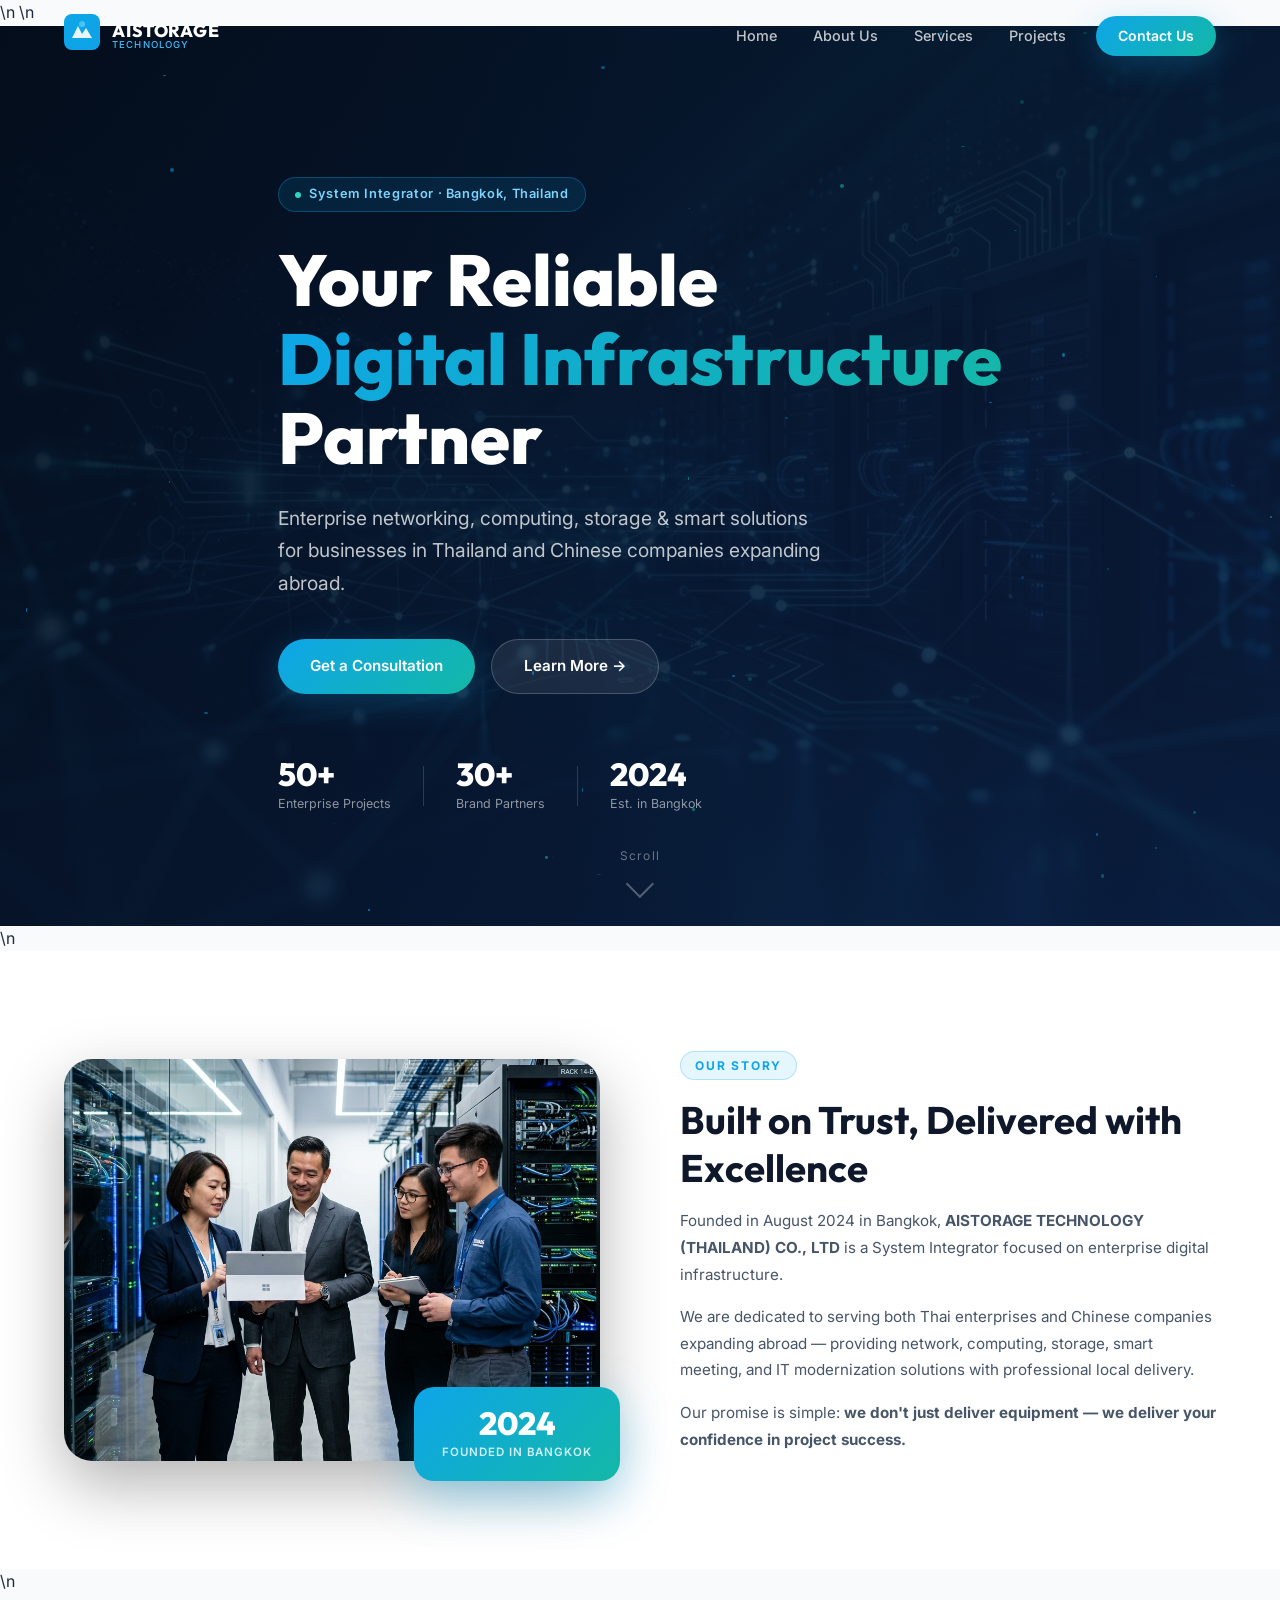
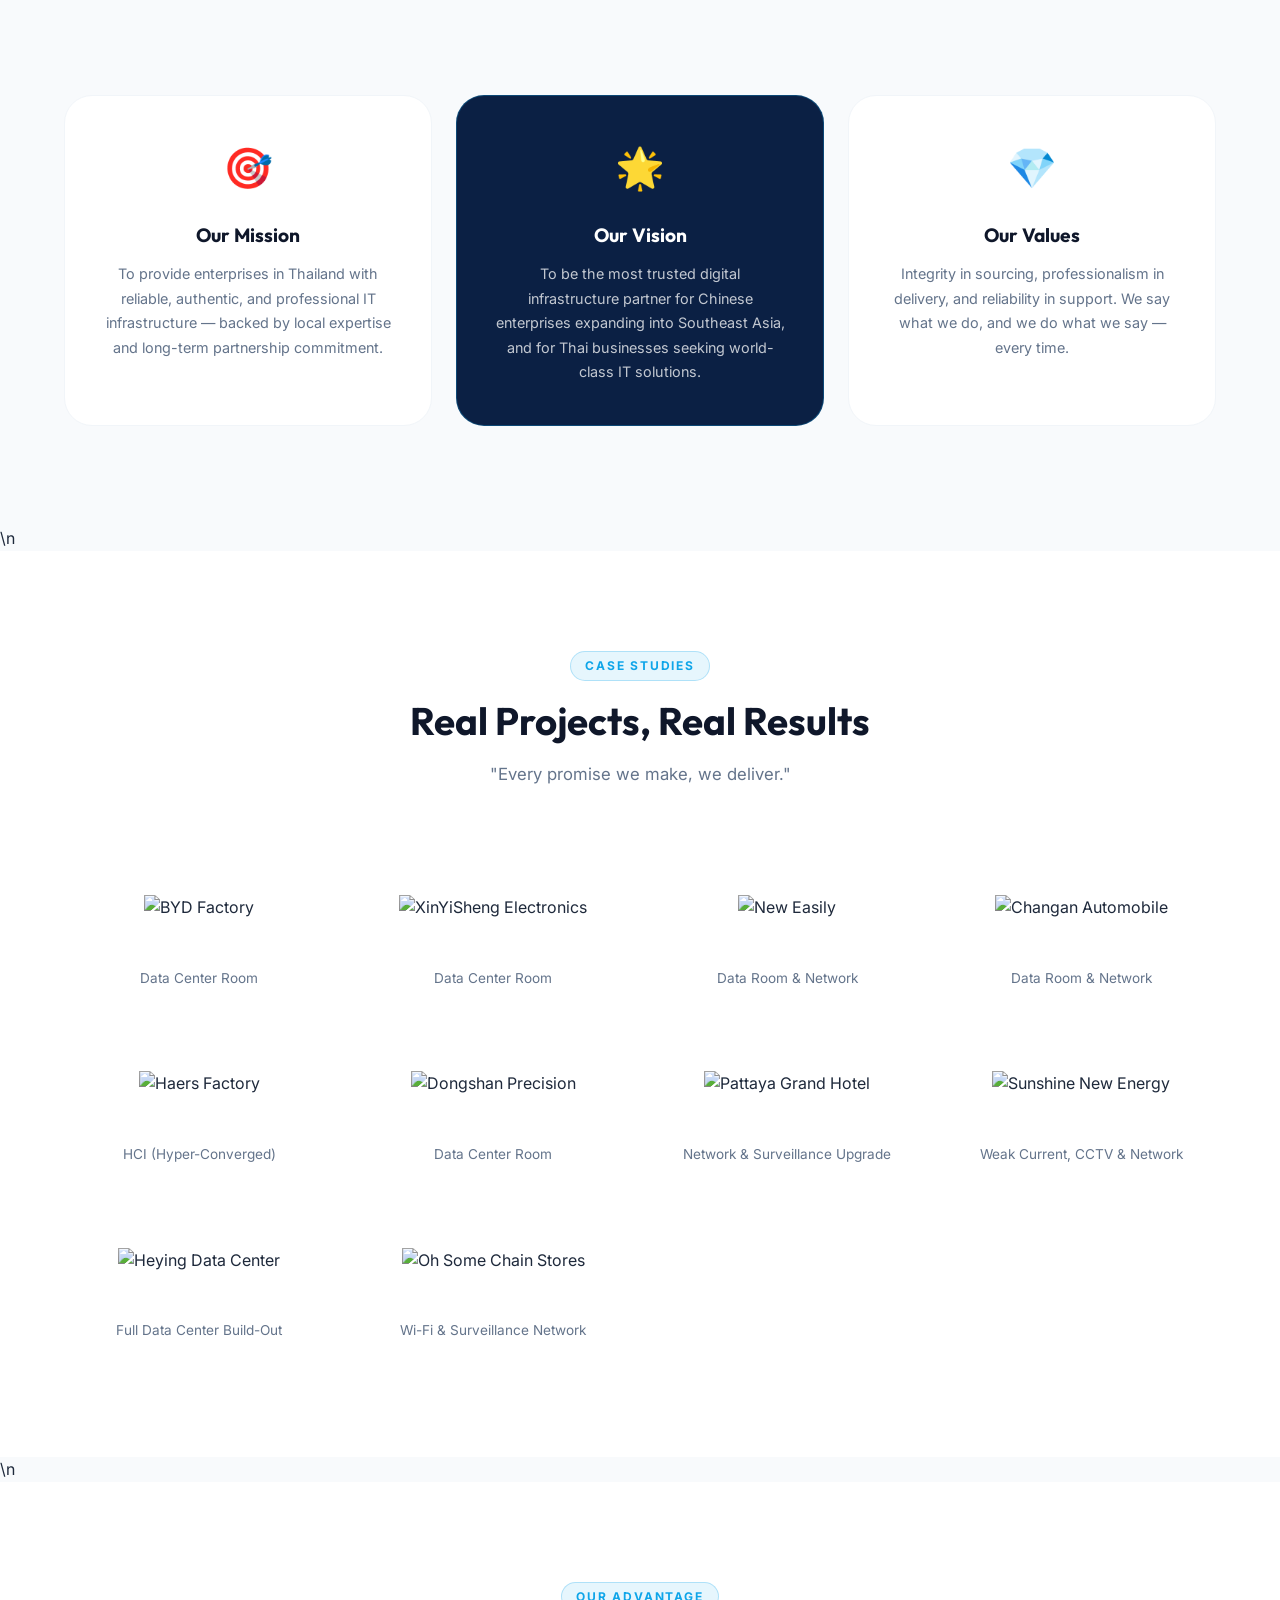
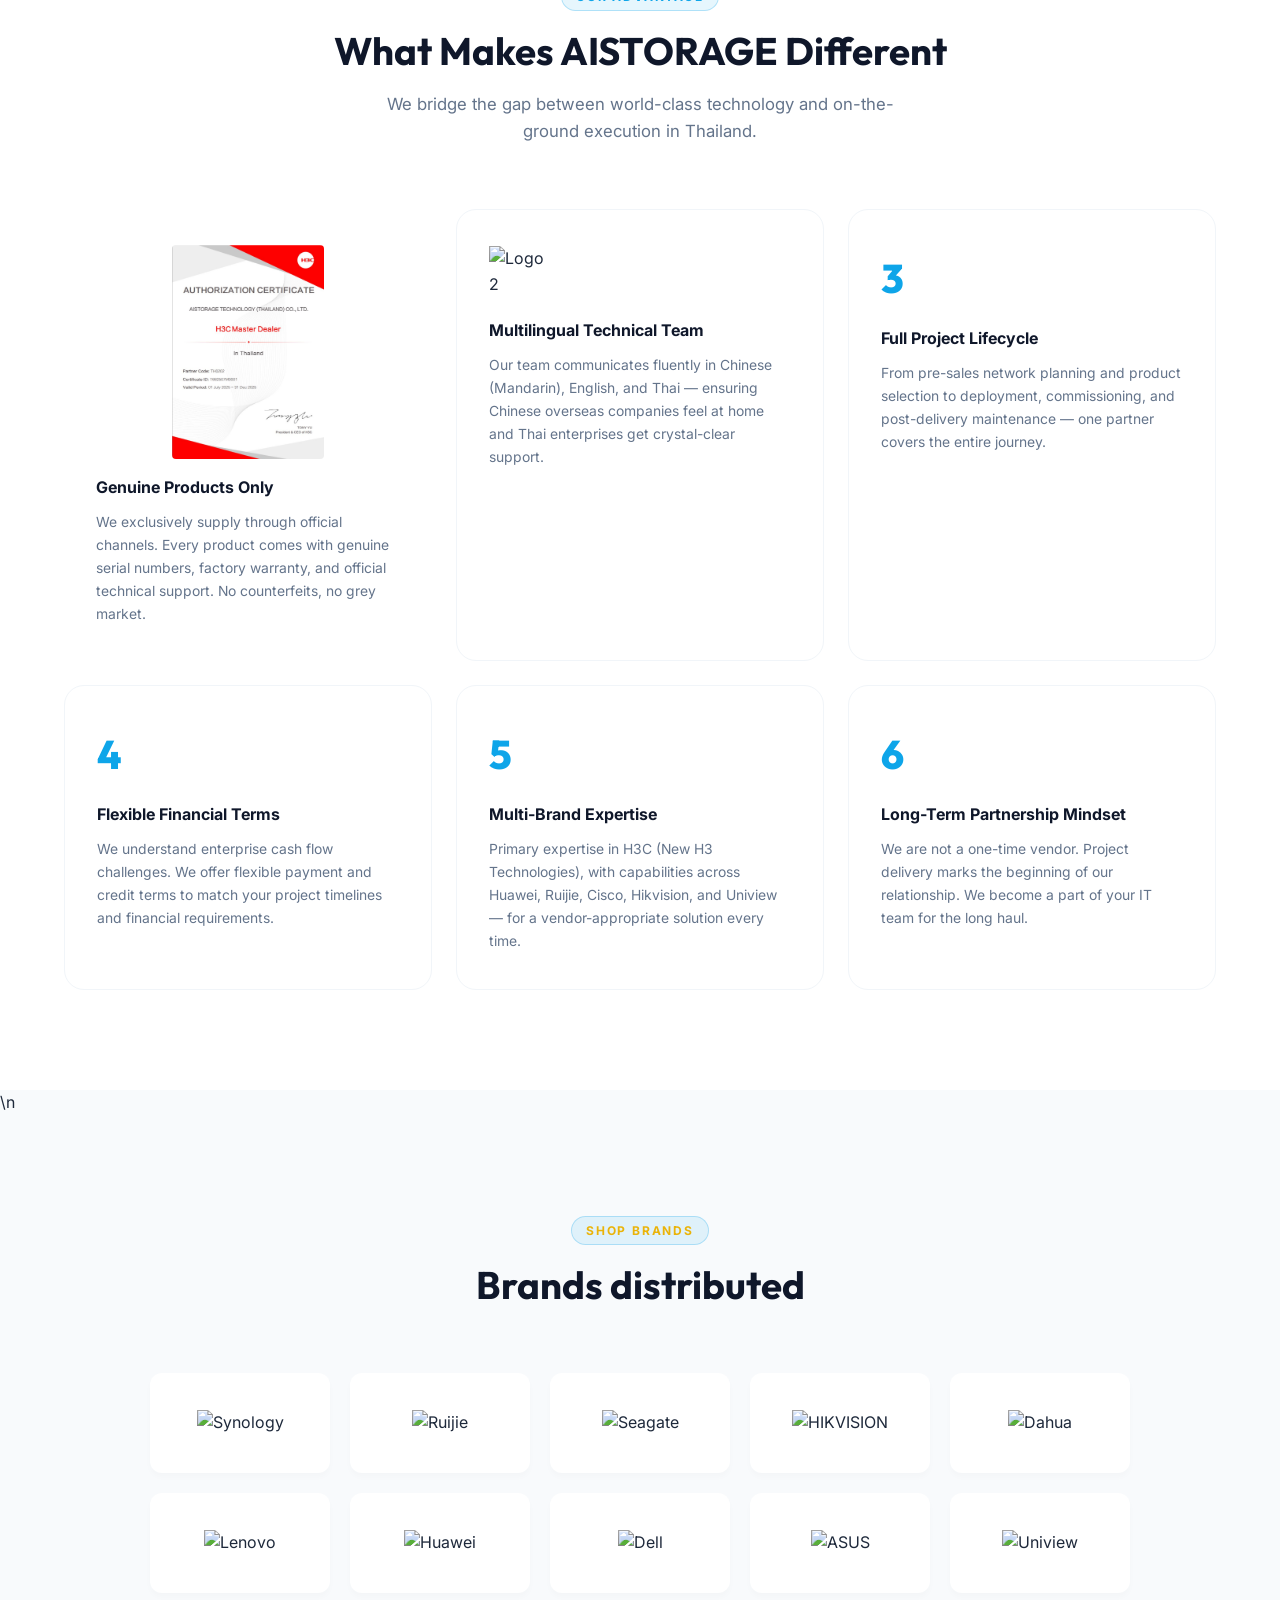
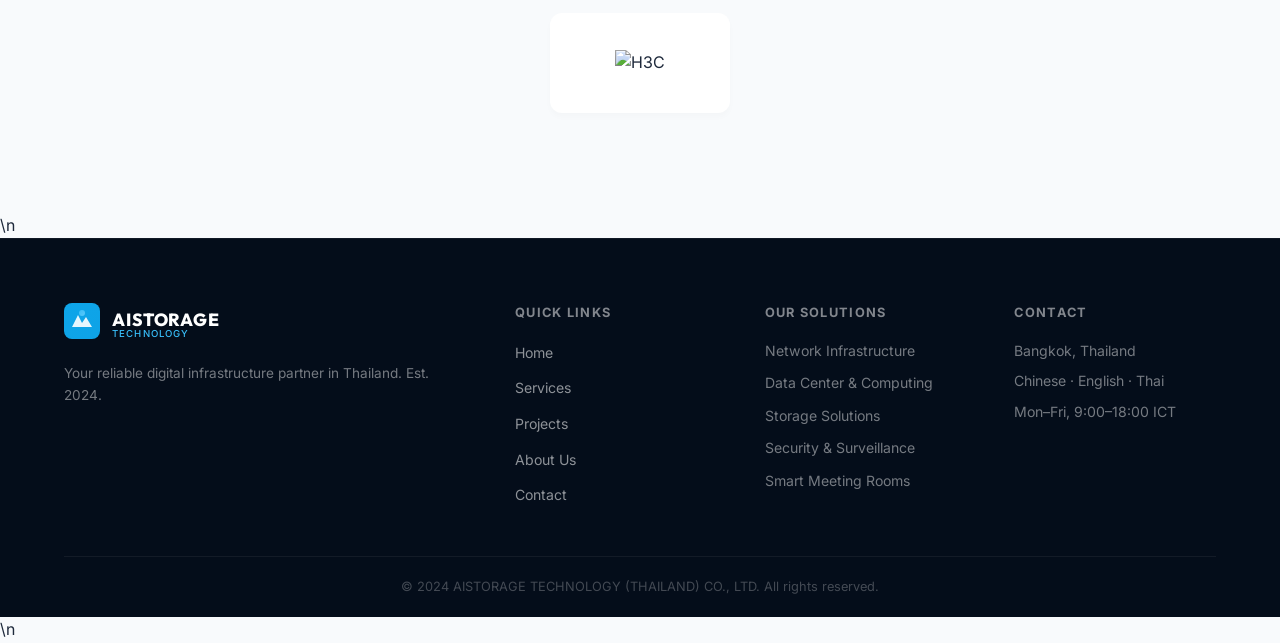
==== commit b79e8641: "first commit" ====
--- a/index.html
+++ b/index.html
@@ -275,6 +275,14 @@
           Thailand.</p>
       </div>
       <div class="diff-grid" id="diff-grid">
+        <div class="diff-card" id="diff-1"
+          style="border: none !important; background: transparent !important; box-shadow: none !important;">
+          <img src="images/certificate.png" alt="Authorized Partner Certificate"
+            style="max-width: 50%; height: auto; border-radius: 4px; margin: 0 auto 16px auto; display: block;">
+          <h3>Genuine Products Only</h3>
+          <p>We exclusively supply through official channels. Every product comes with genuine serial numbers, factory
+            warranty, and official technical support. No counterfeits, no grey market.</p>
+        </div>
         <div class="diff-card" id="diff-2">
           <img src="https://placehold.co/60x60/F8FAFC/0EA5E9?text=Logo+2" class="diff-logo" alt="Logo 2">
           <h3>Multilingual Technical Team</h3>
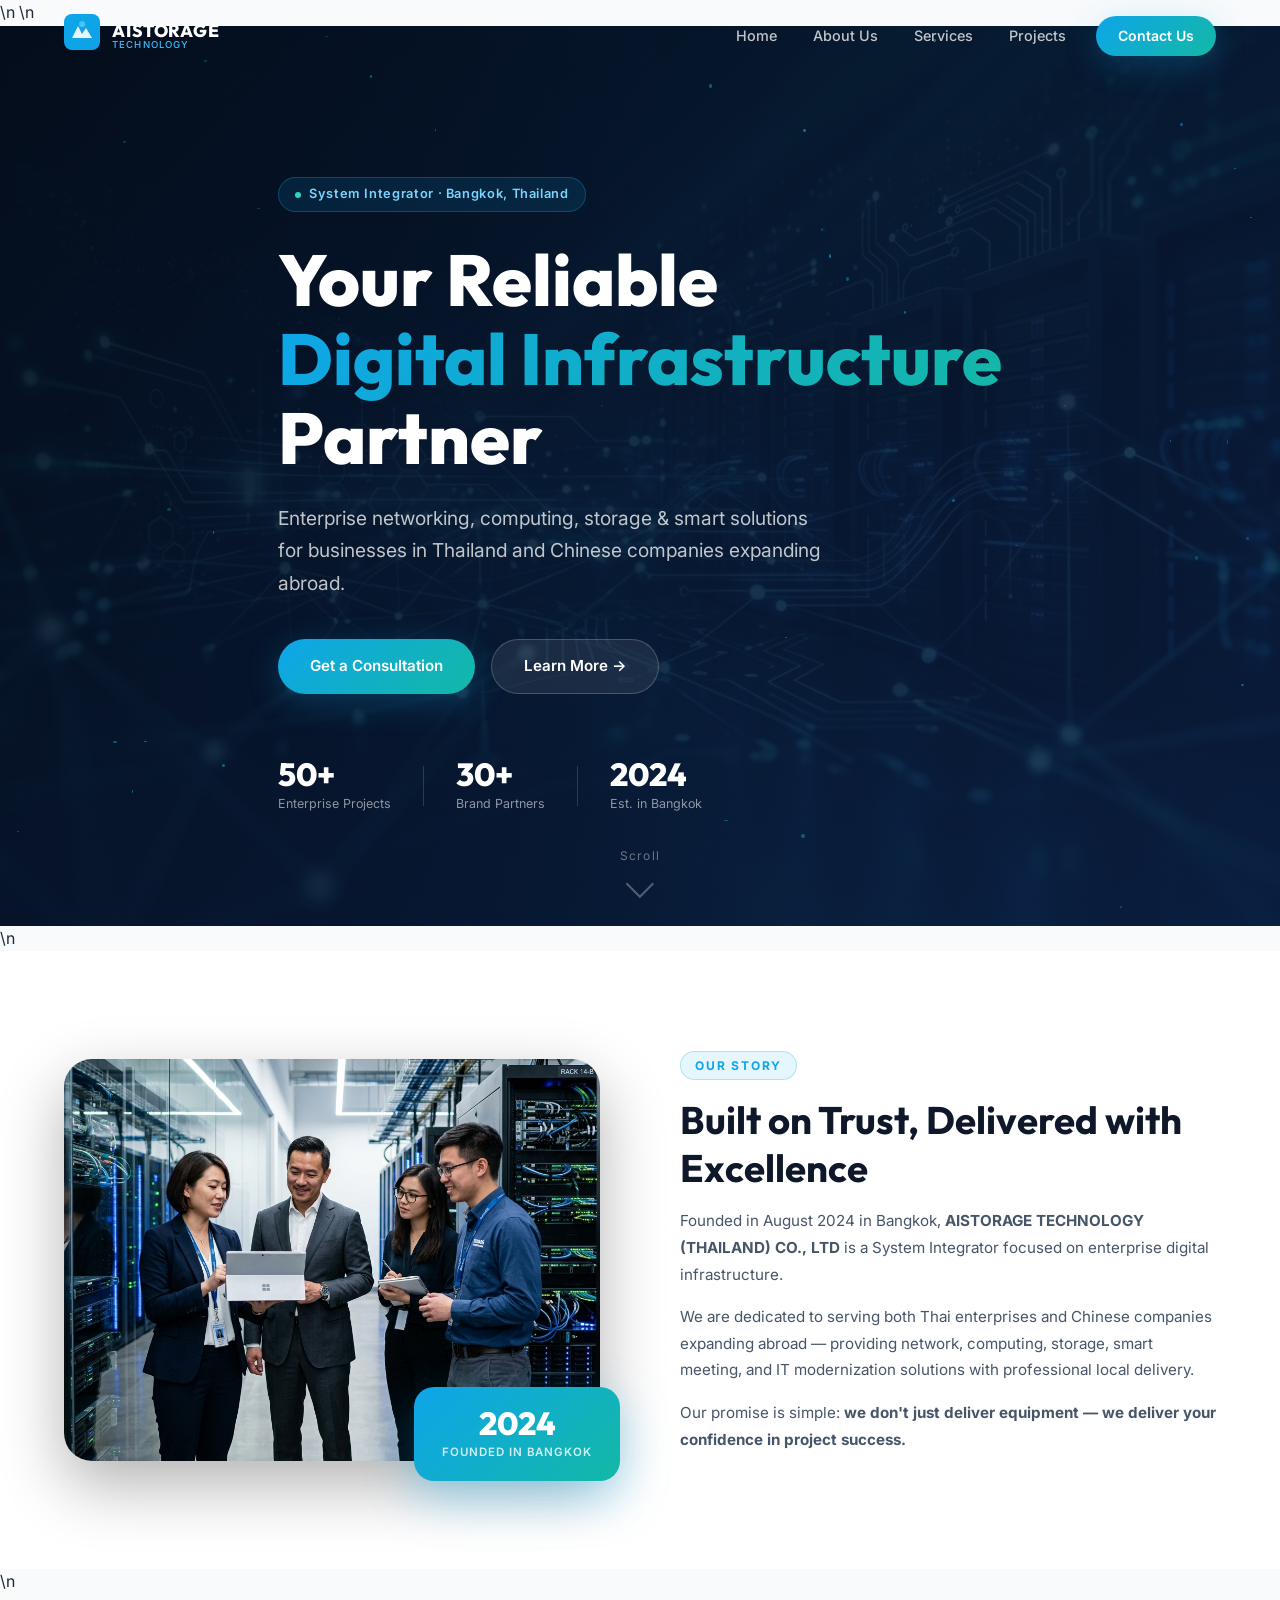
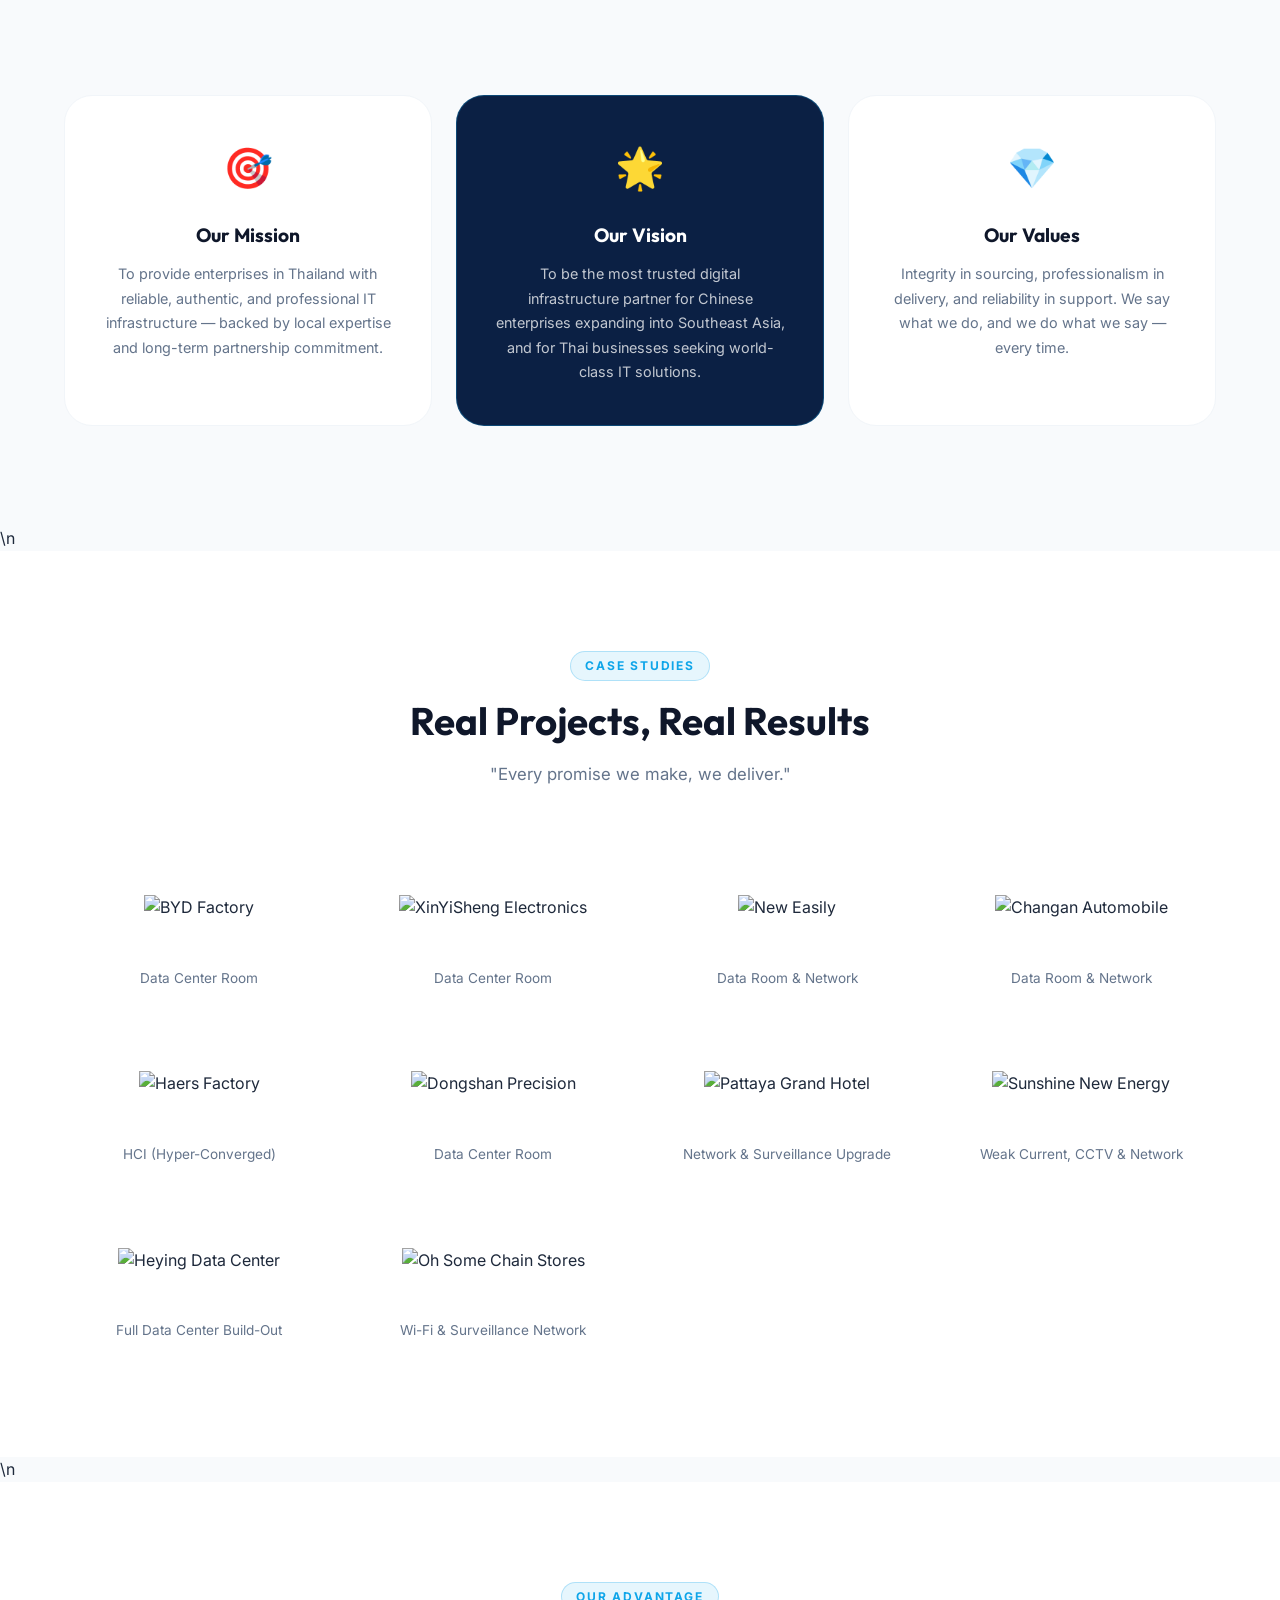
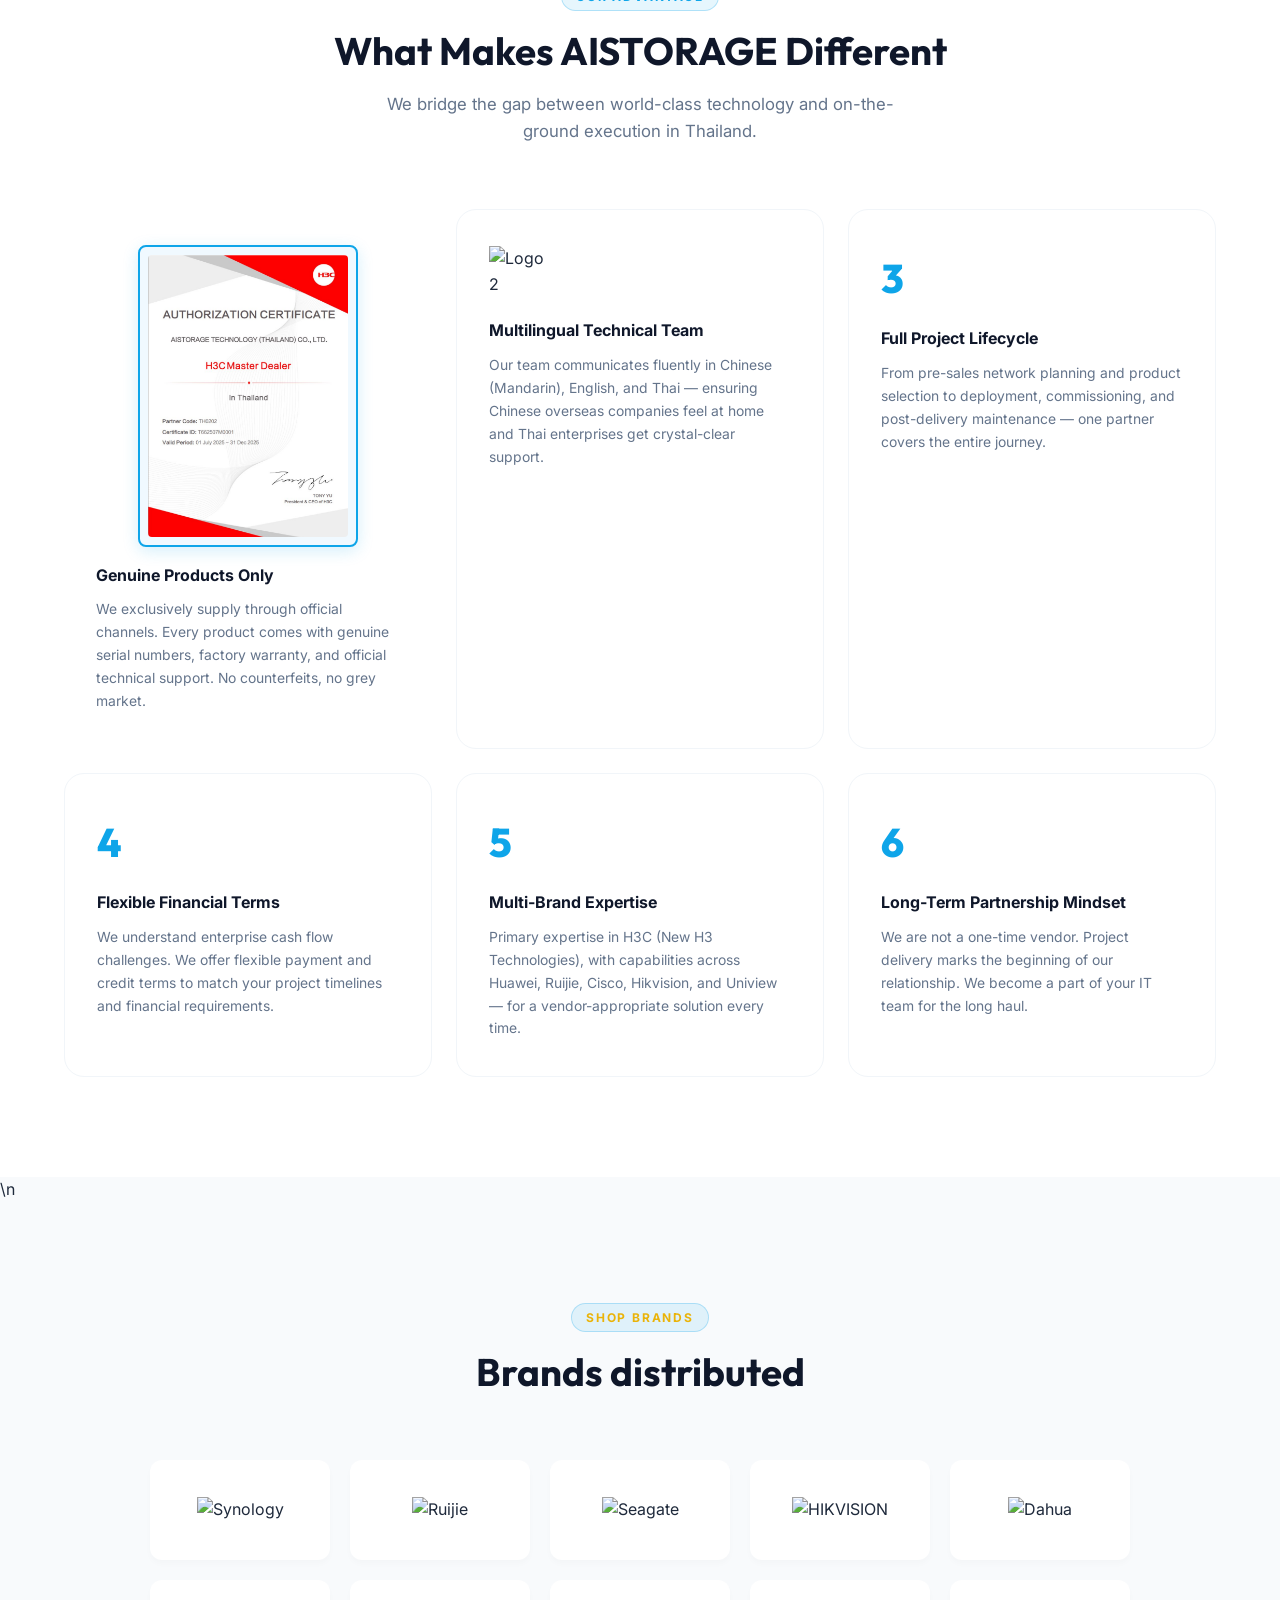
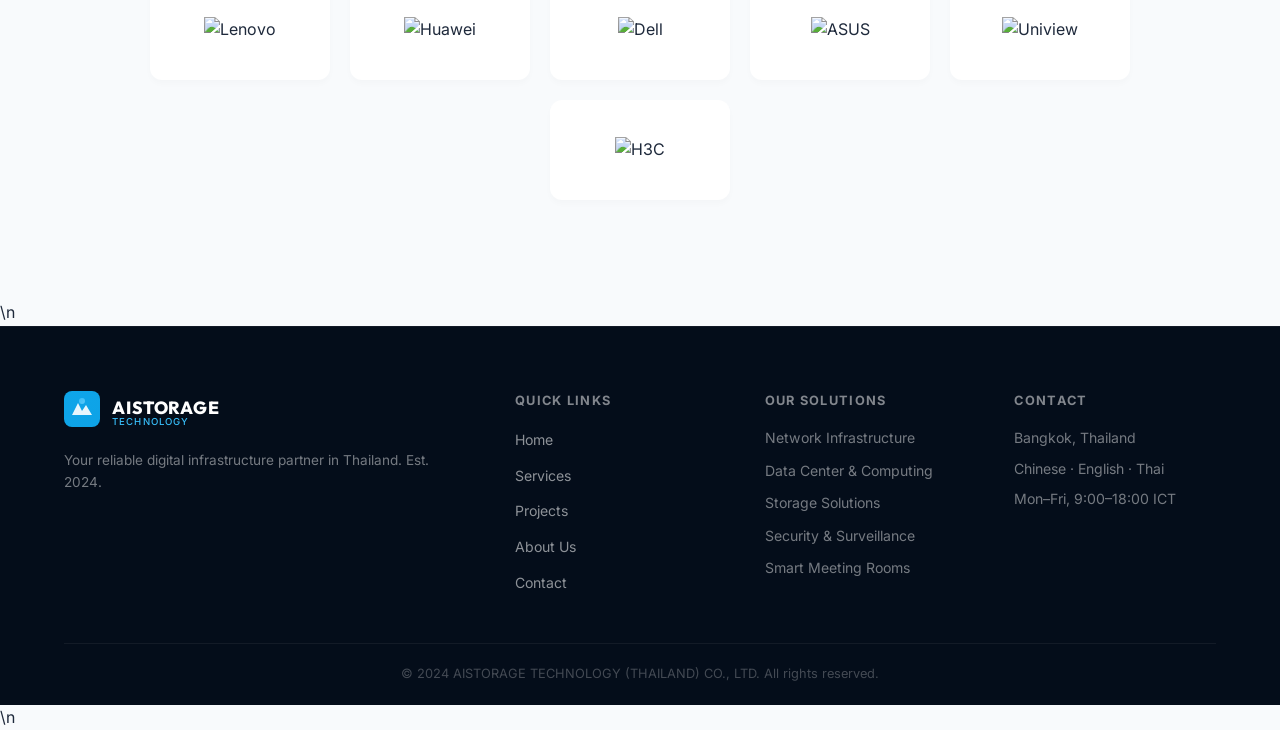
==== commit 11af5711: "first commit" ====
--- a/index.html
+++ b/index.html
@@ -277,8 +277,12 @@
       <div class="diff-grid" id="diff-grid">
         <div class="diff-card" id="diff-1"
           style="border: none !important; background: transparent !important; box-shadow: none !important;">
-          <img src="images/certificate.png" alt="Authorized Partner Certificate"
-            style="max-width: 50%; height: auto; border-radius: 4px; margin: 0 auto 16px auto; display: block;">
+          <div style="display: inline-block; margin: 0 auto 16px auto; display: flex; justify-content: center;">
+            <div style="border: 2px solid #0EA5E9; border-radius: 8px; padding: 8px; background: #F0F9FF; box-shadow: 0 4px 16px rgba(14,165,233,0.18); display: inline-block;">
+              <img src="images/certificate.png" alt="Authorized Partner Certificate"
+                style="max-width: 200px; height: auto; border-radius: 4px; display: block;">
+            </div>
+          </div>
           <h3>Genuine Products Only</h3>
           <p>We exclusively supply through official channels. Every product comes with genuine serial numbers, factory
             warranty, and official technical support. No counterfeits, no grey market.</p>
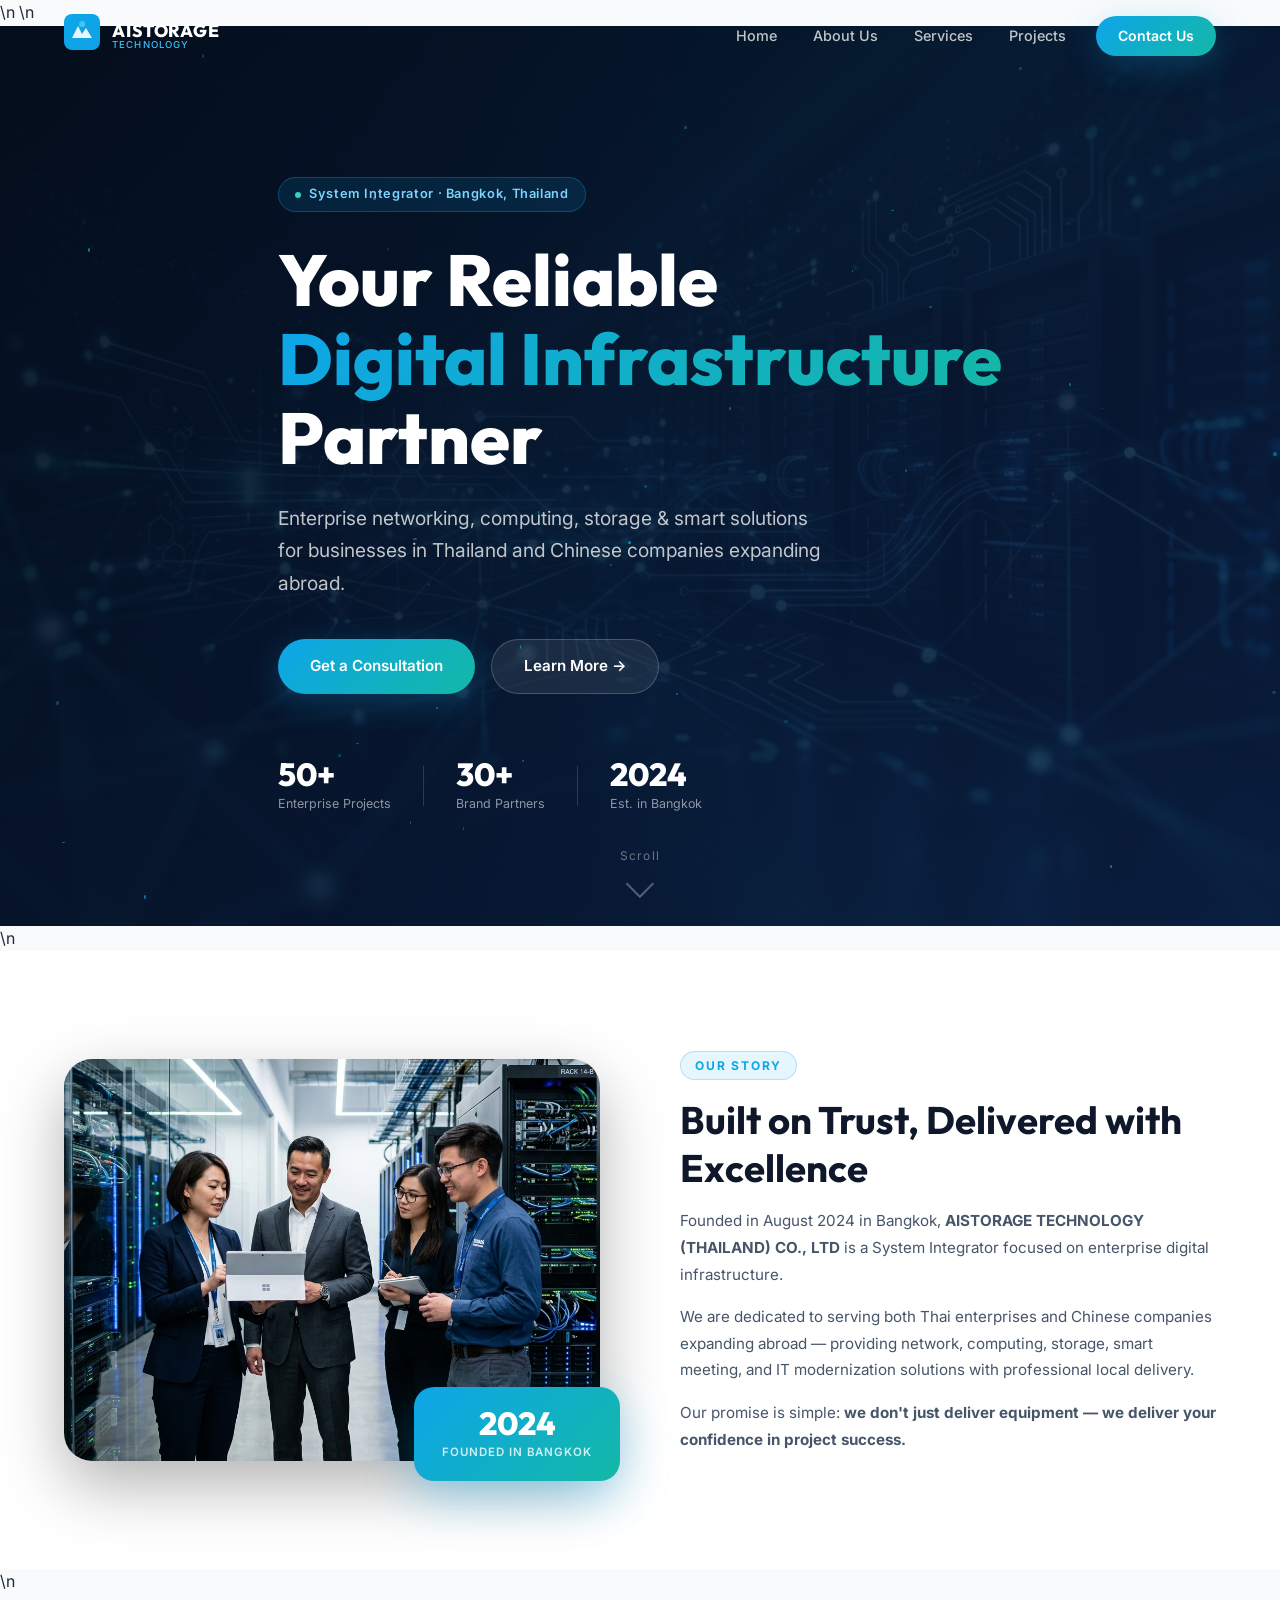
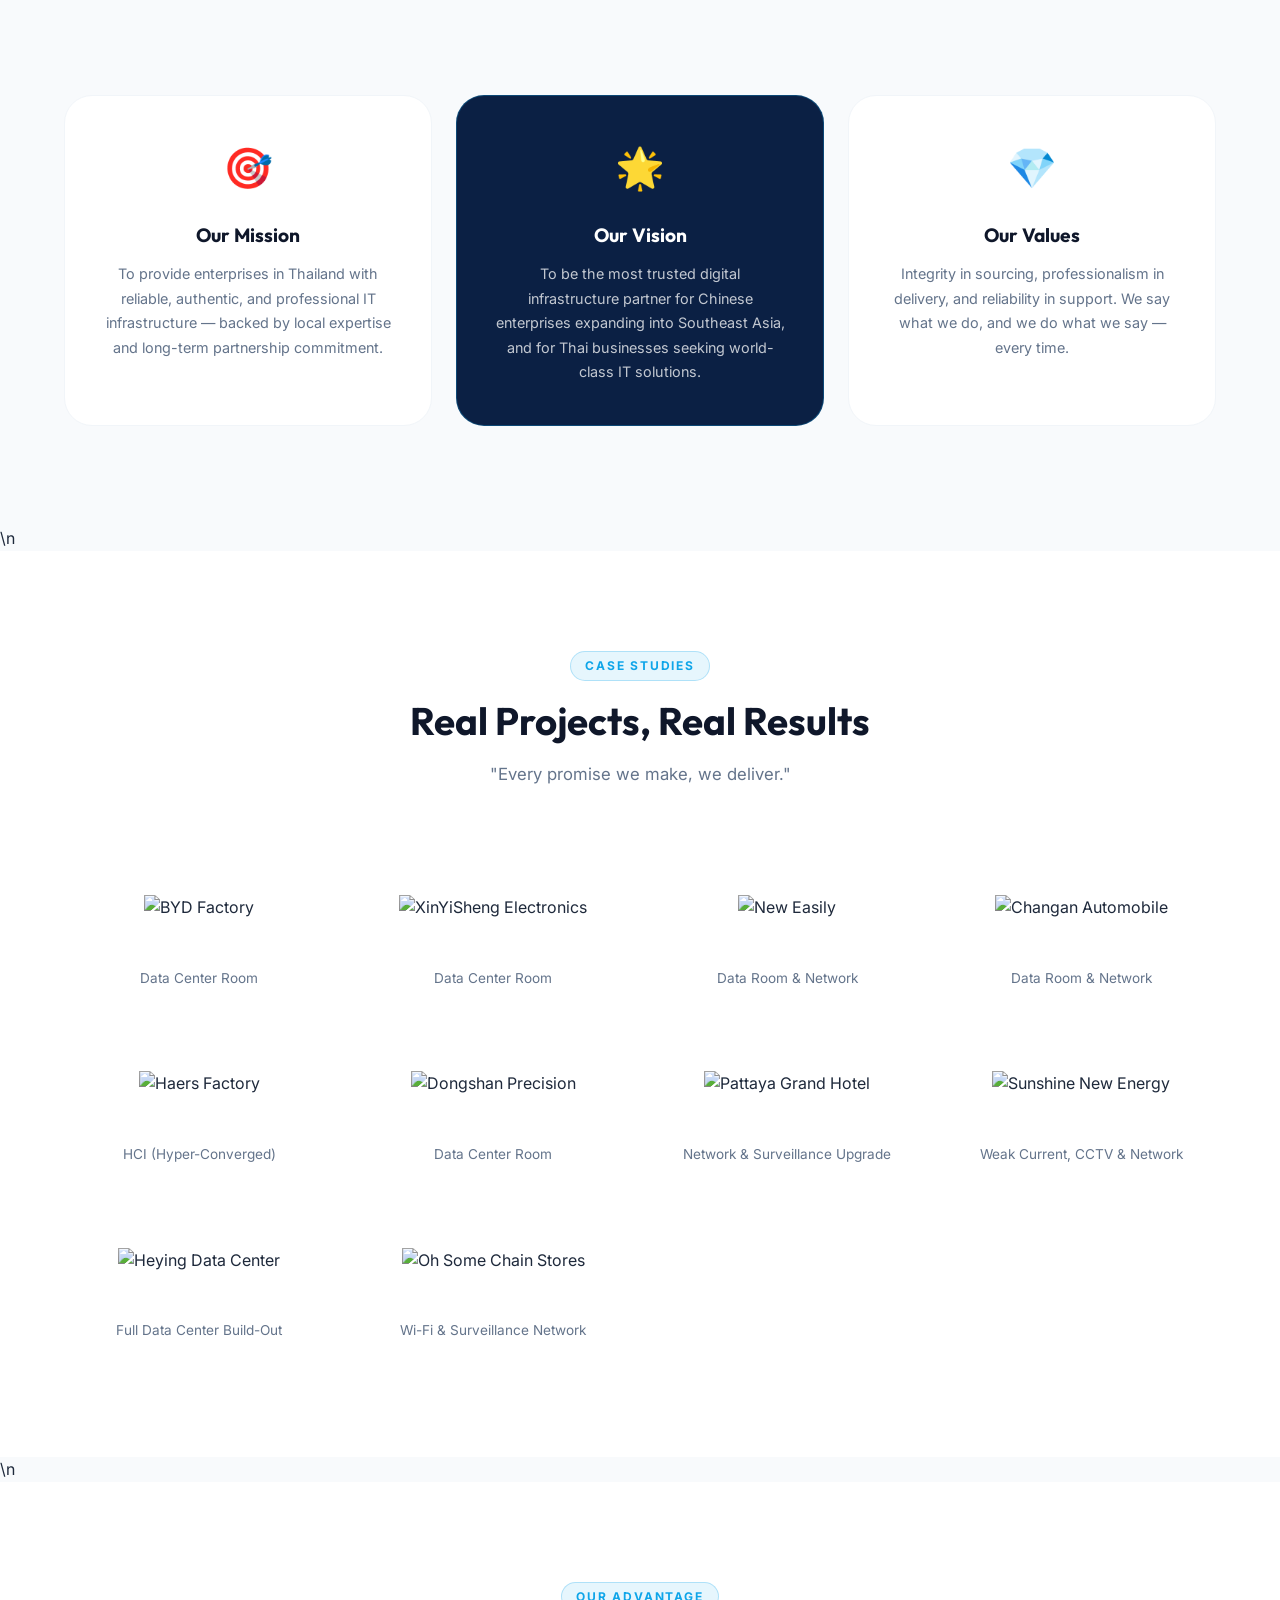
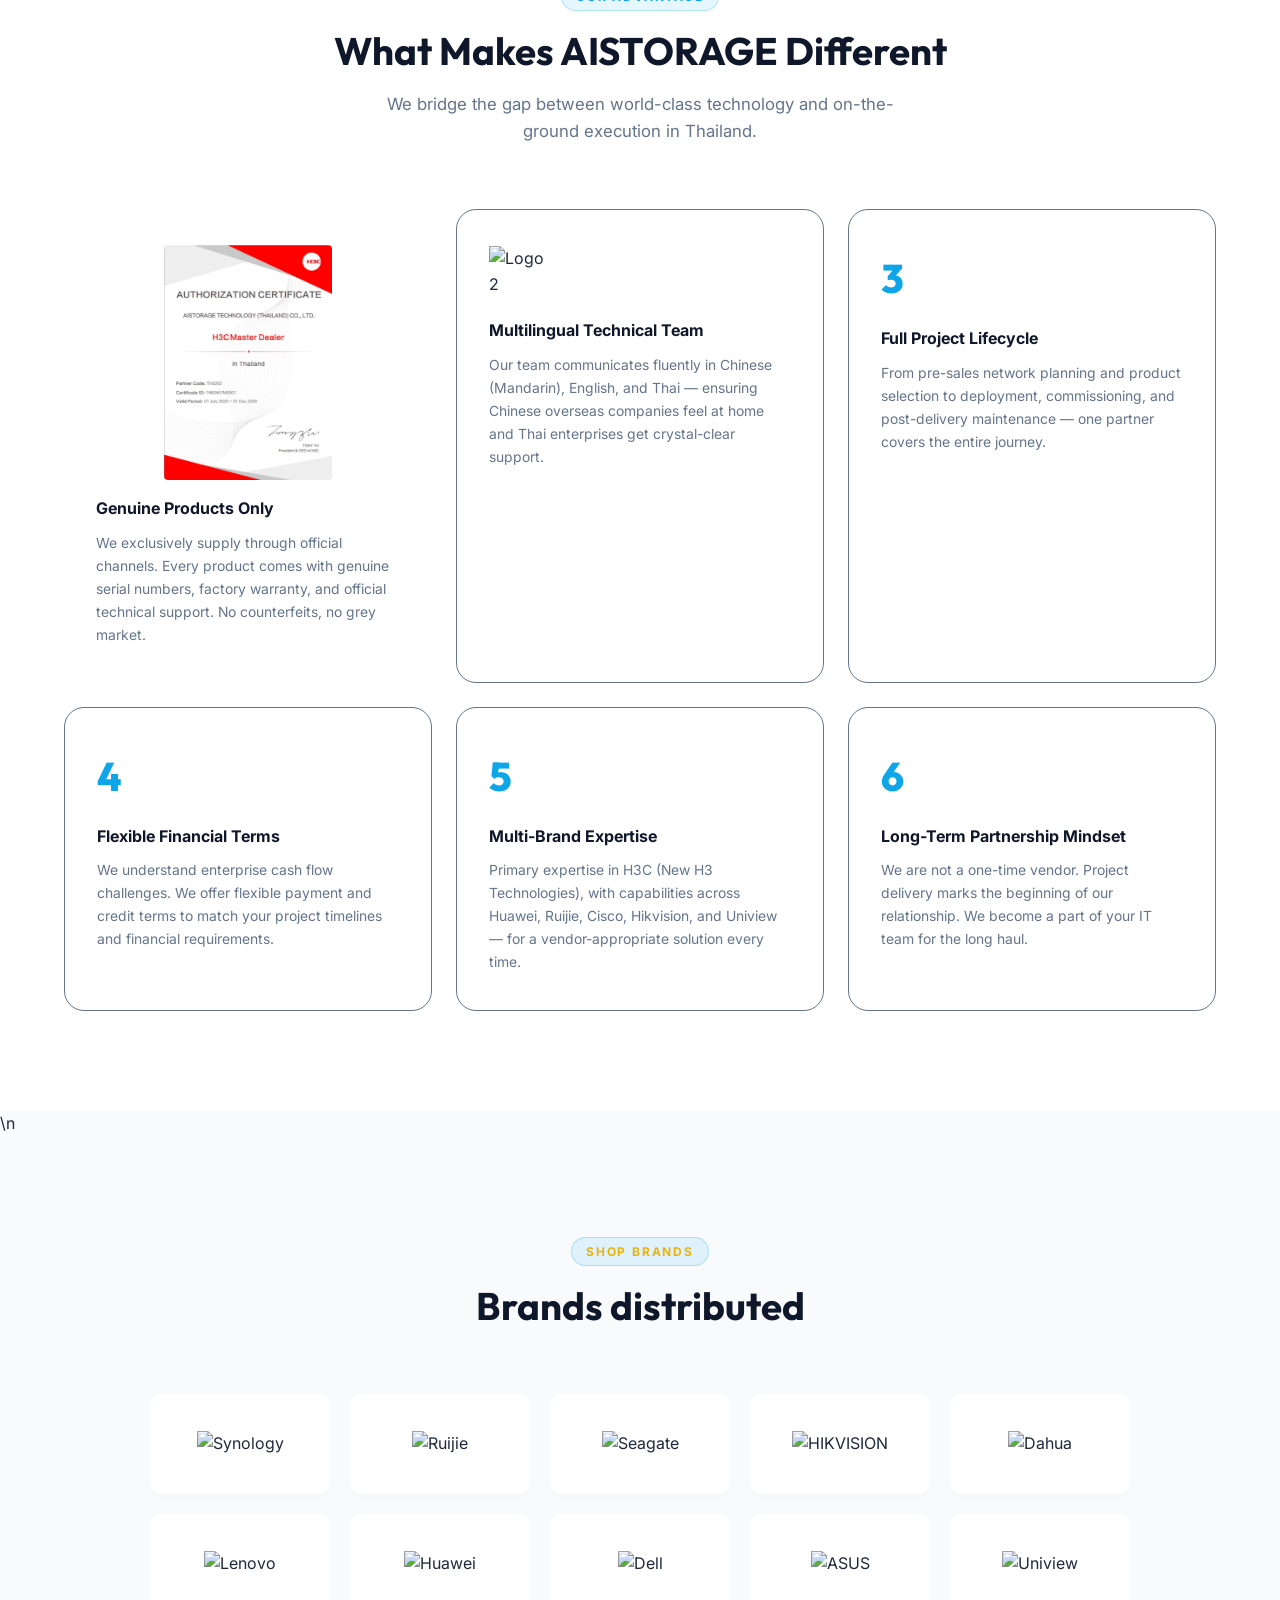
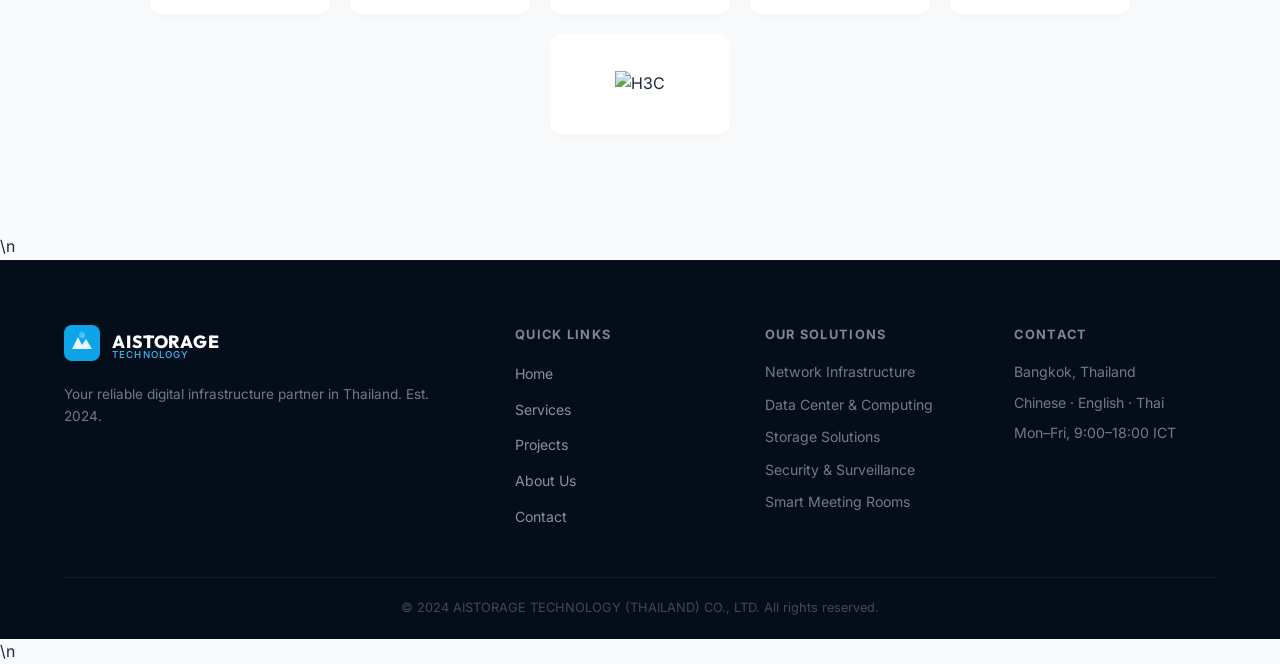
==== commit 85b197dc: "first commit" ====
--- a/index.html
+++ b/index.html
@@ -277,12 +277,8 @@
       <div class="diff-grid" id="diff-grid">
         <div class="diff-card" id="diff-1"
           style="border: none !important; background: transparent !important; box-shadow: none !important;">
-          <div style="display: inline-block; margin: 0 auto 16px auto; display: flex; justify-content: center;">
-            <div style="border: 2px solid #0EA5E9; border-radius: 8px; padding: 8px; background: #F0F9FF; box-shadow: 0 4px 16px rgba(14,165,233,0.18); display: inline-block;">
-              <img src="images/certificate.png" alt="Authorized Partner Certificate"
-                style="max-width: 200px; height: auto; border-radius: 4px; display: block;">
-            </div>
-          </div>
+          <img src="images/certificate.png" alt="Authorized Partner Certificate"
+            style="max-width: 55%; height: auto; border-radius: 4px; margin: 0 auto 16px auto; display: block;">
           <h3>Genuine Products Only</h3>
           <p>We exclusively supply through official channels. Every product comes with genuine serial numbers, factory
             warranty, and official technical support. No counterfeits, no grey market.</p>
--- a/style.css
+++ b/style.css
@@ -1394,7 +1394,7 @@
 
 .diff-card {
   padding: 36px 32px;
-  border: 1px solid var(--gray-100);
+  border: 1px solid var(--gray-500);
   border-radius: var(--radius-lg);
   background: var(--white);
   transition: var(--transition);
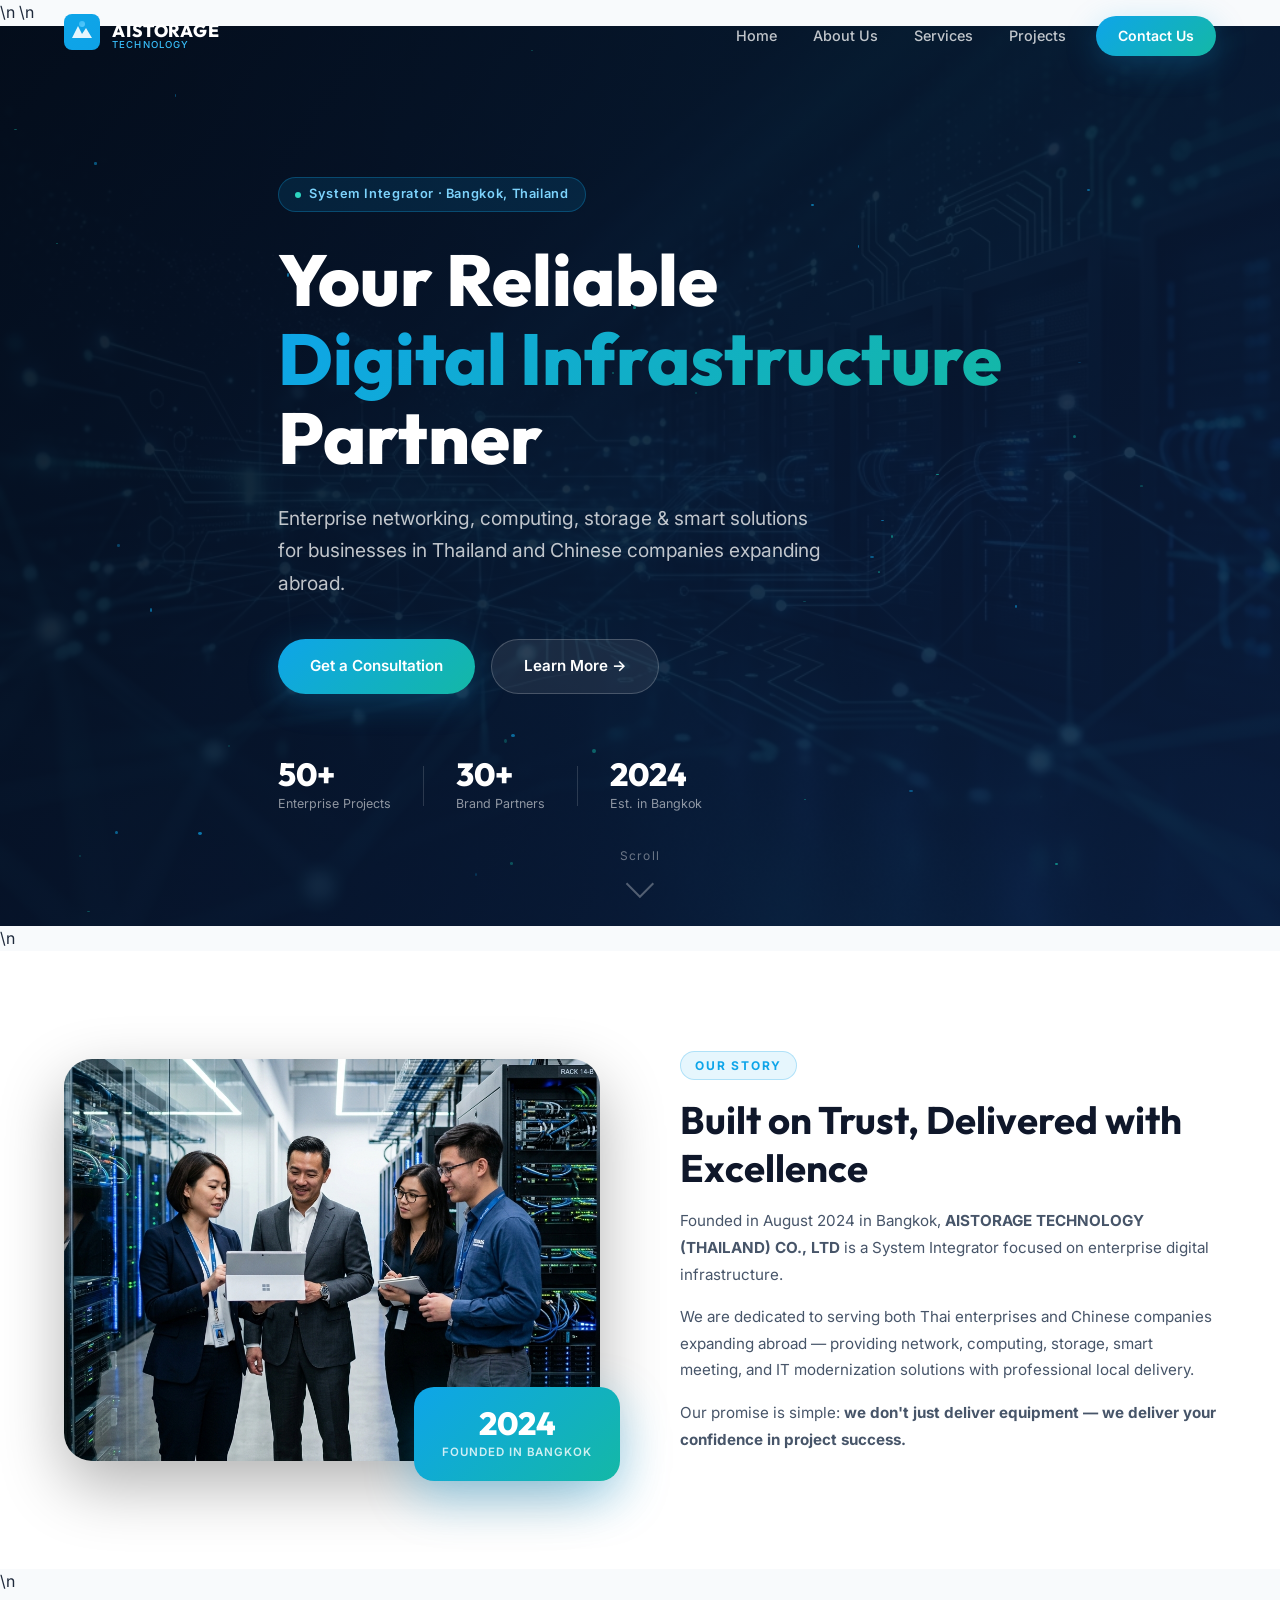
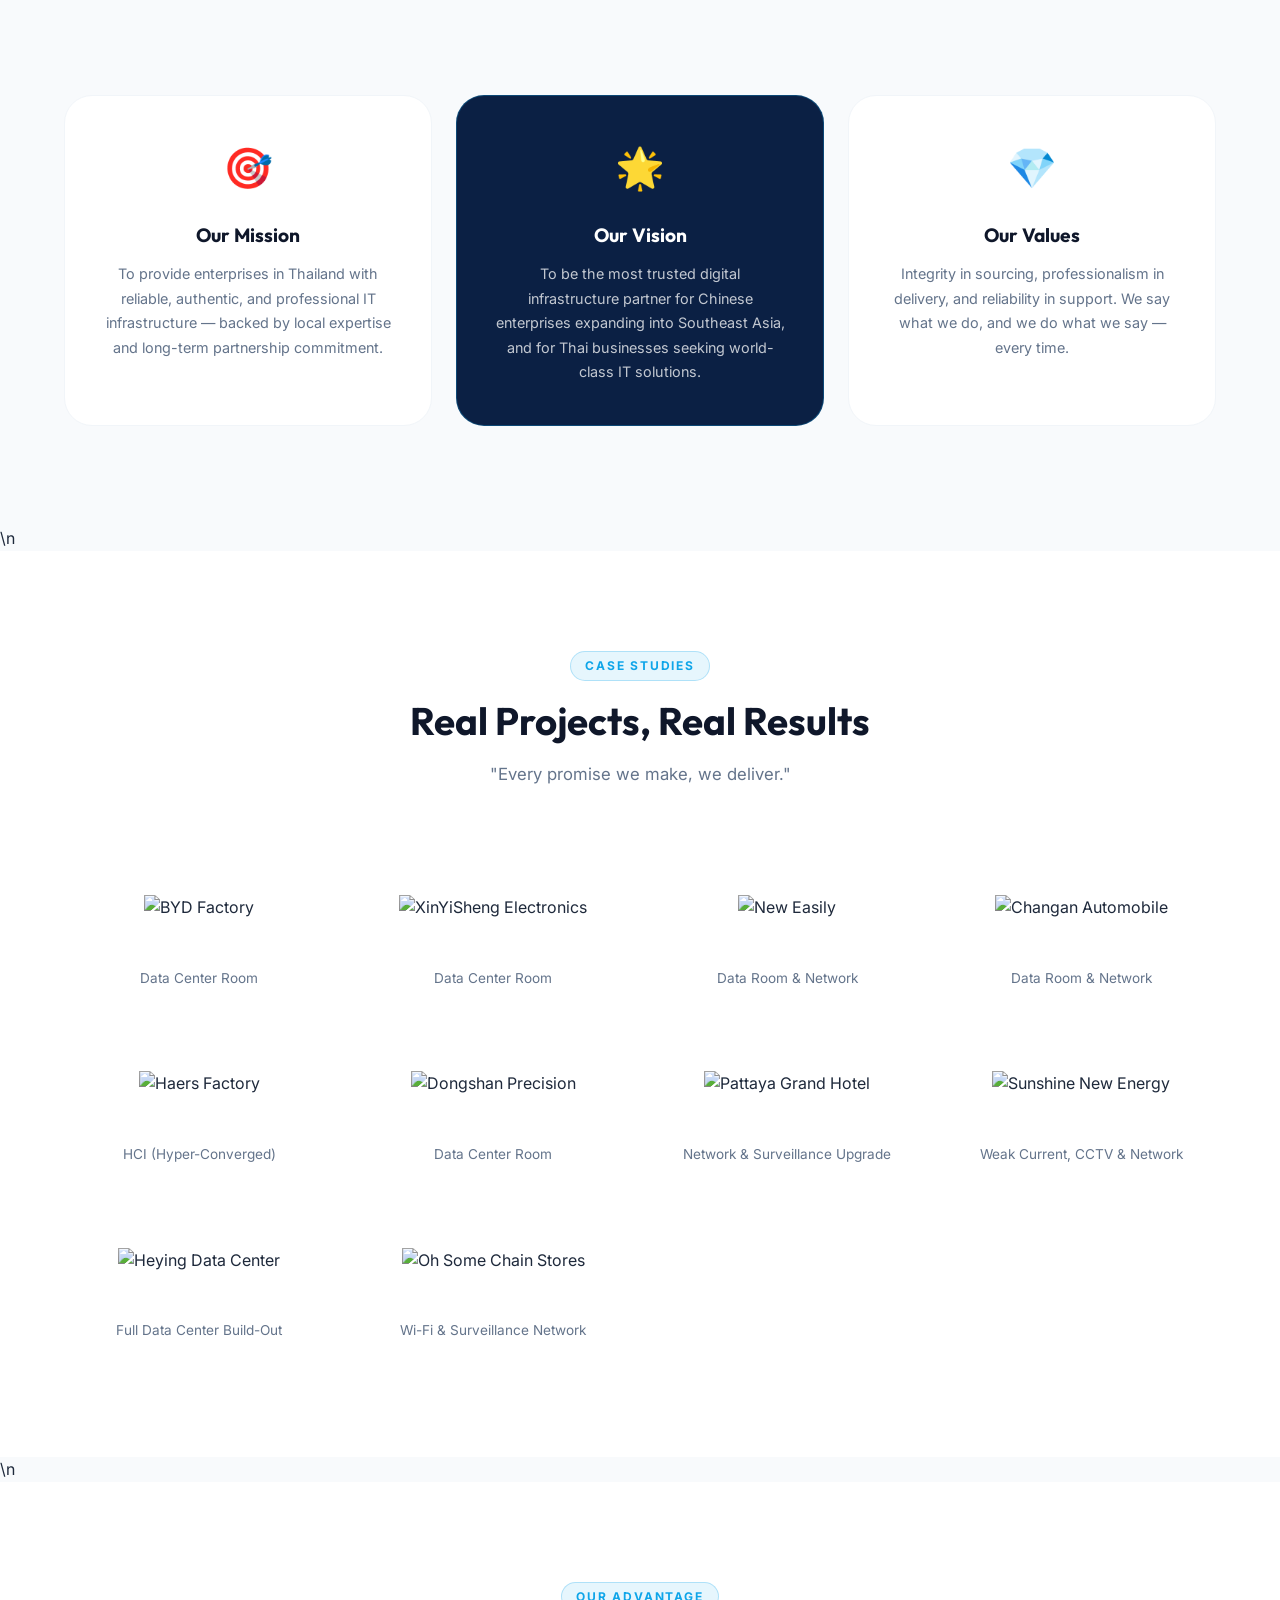
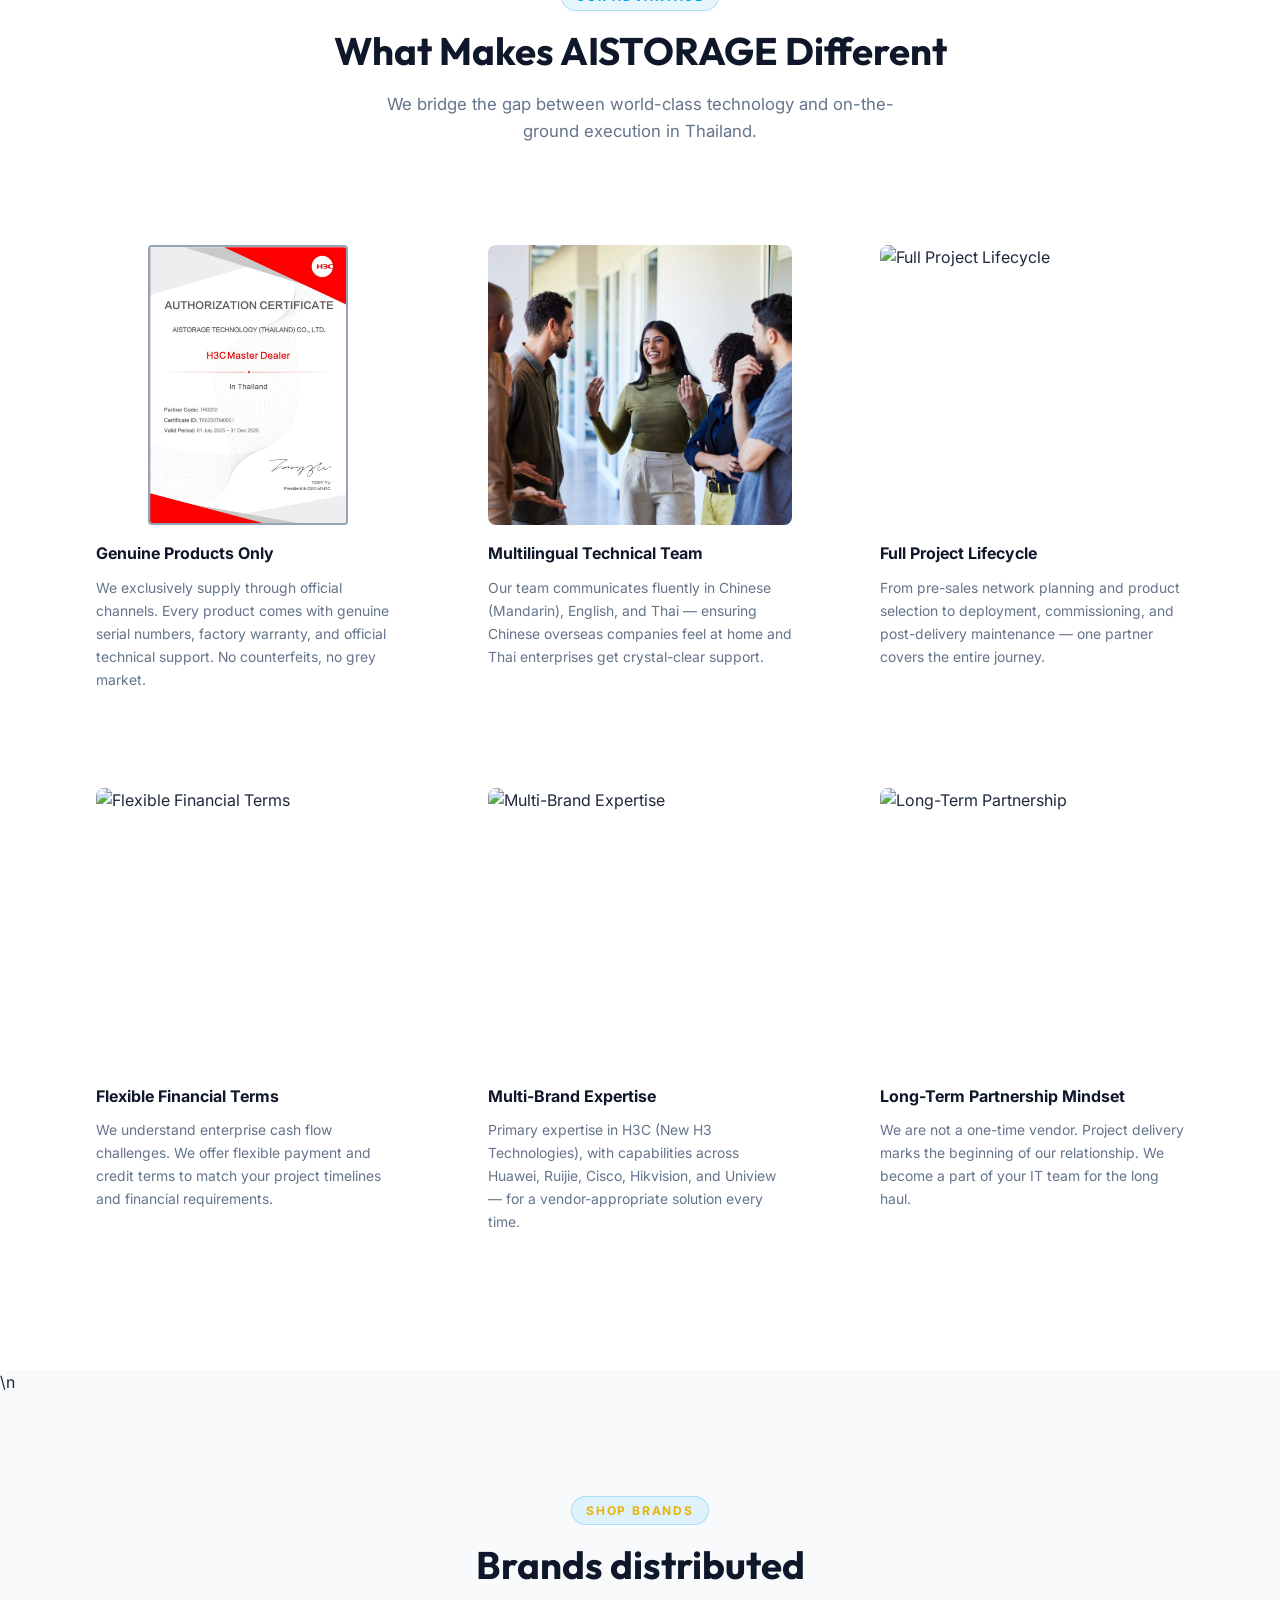
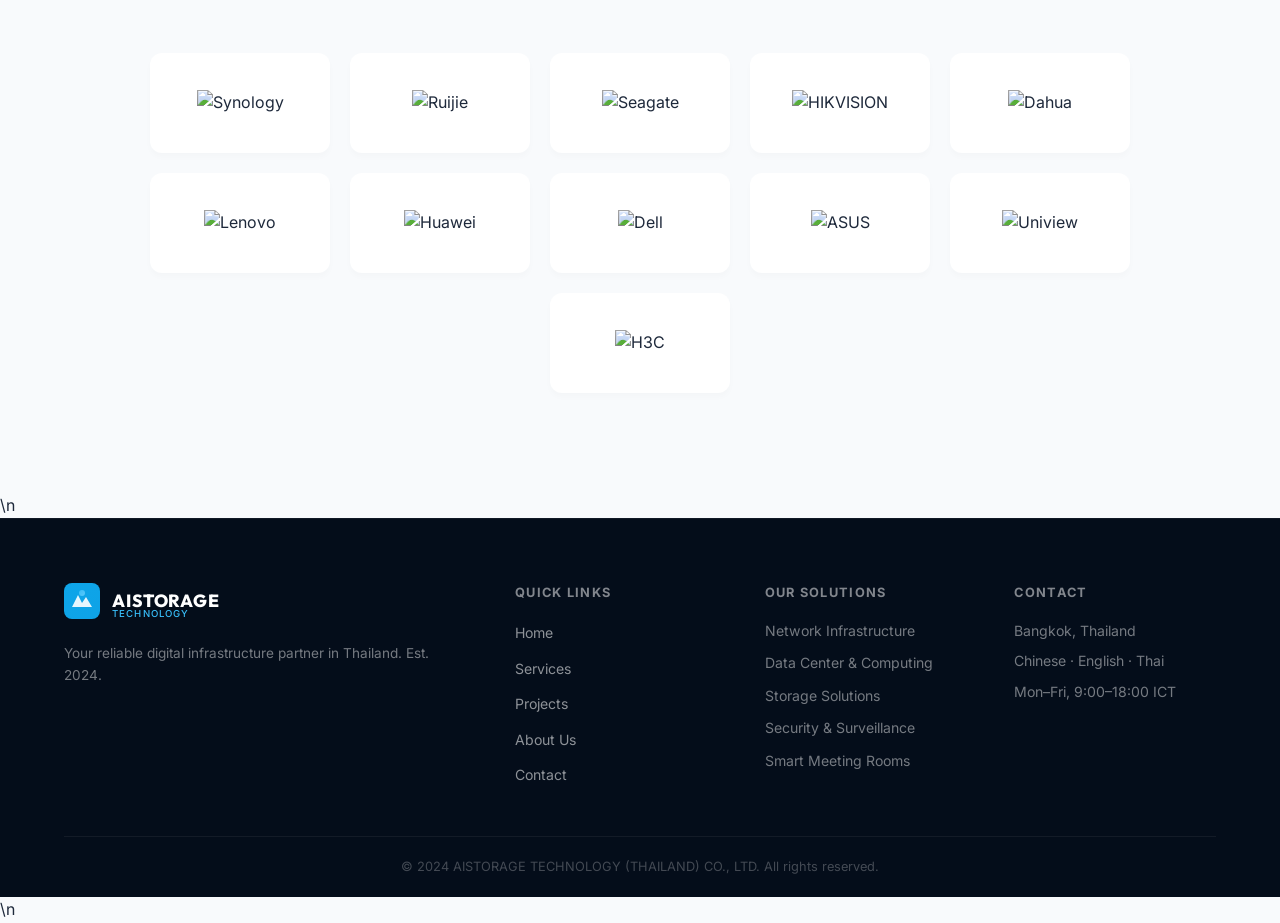
==== commit b1a09154: "first commit" ====
--- a/index.html
+++ b/index.html
@@ -277,46 +277,50 @@
       <div class="diff-grid" id="diff-grid">
         <div class="diff-card" id="diff-1"
           style="border: none !important; background: transparent !important; box-shadow: none !important;">
-          <img src="images/certificate.png" alt="Authorized Partner Certificate"
-            style="max-width: 55%; height: auto; border-radius: 4px; margin: 0 auto 16px auto; display: block;">
+          <div style="height: 280px; display: flex; align-items: center; justify-content: center; margin-bottom: 16px;">
+            <img src="images/certificate.png" alt="Authorized Partner Certificate"
+              style="max-height: 100%; max-width: 100%; border-radius: 4px; border: 2px solid #94A3B8;">
+          </div>
           <h3>Genuine Products Only</h3>
           <p>We exclusively supply through official channels. Every product comes with genuine serial numbers, factory
             warranty, and official technical support. No counterfeits, no grey market.</p>
         </div>
-        <div class="diff-card" id="diff-2">
-          <img src="https://placehold.co/60x60/F8FAFC/0EA5E9?text=Logo+2" class="diff-logo" alt="Logo 2">
+        <div class="diff-card" id="diff-2"
+          style="border: none !important; background: transparent !important; box-shadow: none !important;">
+          <img src="multilingual-team-communication.jpg" alt="Multilingual Technical Team"
+            style="width: 100%; height: 280px; object-fit: cover; border-radius: 8px; margin-bottom: 16px; display: block;">
           <h3>Multilingual Technical Team</h3>
           <p>Our team communicates fluently in Chinese (Mandarin), English, and Thai — ensuring Chinese overseas
             companies feel at home and Thai enterprises get crystal-clear support.</p>
         </div>
-        <div class="diff-card" id="diff-3">
-          <div class="diff-number"
-            style="font-size: 2.5rem; font-weight: 800; color: var(--blue-500); margin-bottom: 16px; font-family: var(--font-display);">
-            3</div>
+        <div class="diff-card" id="diff-3"
+          style="border: none !important; background: transparent !important; box-shadow: none !important;">
+          <img src="https://images.unsplash.com/photo-1565688534245-05d6b5be184a?w=400&h=500&fit=crop" alt="Full Project Lifecycle"
+            style="width: 100%; height: 280px; object-fit: cover; border-radius: 8px; margin-bottom: 16px; display: block;">
           <h3>Full Project Lifecycle</h3>
           <p>From pre-sales network planning and product selection to deployment, commissioning, and post-delivery
             maintenance — one partner covers the entire journey.</p>
         </div>
-        <div class="diff-card" id="diff-4">
-          <div class="diff-number"
-            style="font-size: 2.5rem; font-weight: 800; color: var(--blue-500); margin-bottom: 16px; font-family: var(--font-display);">
-            4</div>
+        <div class="diff-card" id="diff-4"
+          style="border: none !important; background: transparent !important; box-shadow: none !important;">
+          <img src="https://images.unsplash.com/photo-1554224155-6726b3ff858f?w=400&h=500&fit=crop" alt="Flexible Financial Terms"
+            style="width: 100%; height: 280px; object-fit: cover; border-radius: 8px; margin-bottom: 16px; display: block;">
           <h3>Flexible Financial Terms</h3>
           <p>We understand enterprise cash flow challenges. We offer flexible payment and credit terms to match your
             project timelines and financial requirements.</p>
         </div>
-        <div class="diff-card" id="diff-5">
-          <div class="diff-number"
-            style="font-size: 2.5rem; font-weight: 800; color: var(--blue-500); margin-bottom: 16px; font-family: var(--font-display);">
-            5</div>
+        <div class="diff-card" id="diff-5"
+          style="border: none !important; background: transparent !important; box-shadow: none !important;">
+          <img src="https://images.unsplash.com/photo-1544197150-b99a580bb7a8?w=400&h=500&fit=crop" alt="Multi-Brand Expertise"
+            style="width: 100%; height: 280px; object-fit: cover; border-radius: 8px; margin-bottom: 16px; display: block;">
           <h3>Multi-Brand Expertise</h3>
           <p>Primary expertise in H3C (New H3 Technologies), with capabilities across Huawei, Ruijie, Cisco, Hikvision,
             and Uniview — for a vendor-appropriate solution every time.</p>
         </div>
-        <div class="diff-card" id="diff-6">
-          <div class="diff-number"
-            style="font-size: 2.5rem; font-weight: 800; color: var(--blue-500); margin-bottom: 16px; font-family: var(--font-display);">
-            6</div>
+        <div class="diff-card" id="diff-6"
+          style="border: none !important; background: transparent !important; box-shadow: none !important;">
+          <img src="https://images.unsplash.com/photo-1521791136064-7986c2920216?w=400&h=500&fit=crop" alt="Long-Term Partnership"
+            style="width: 100%; height: 280px; object-fit: cover; border-radius: 8px; margin-bottom: 16px; display: block;">
           <h3>Long-Term Partnership Mindset</h3>
           <p>We are not a one-time vendor. Project delivery marks the beginning of our relationship. We become a part of
             your IT team for the long haul.</p>
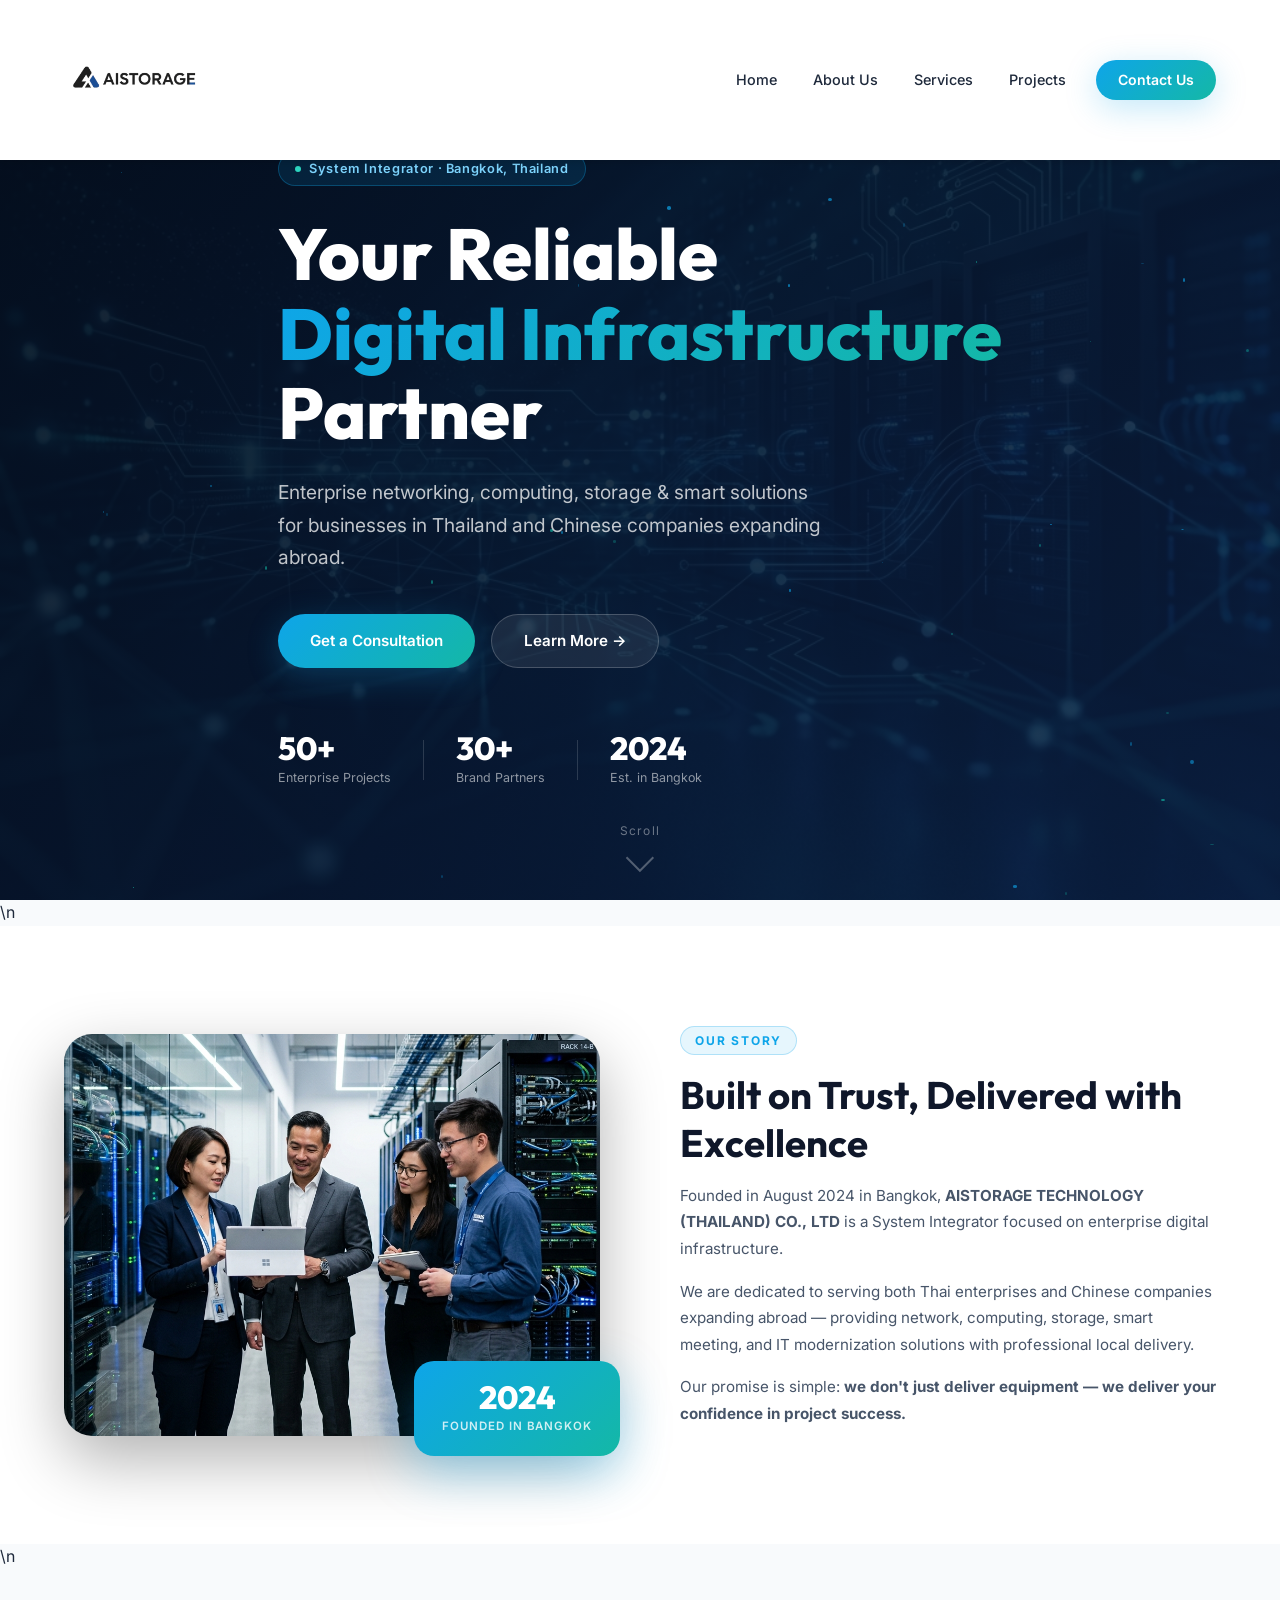
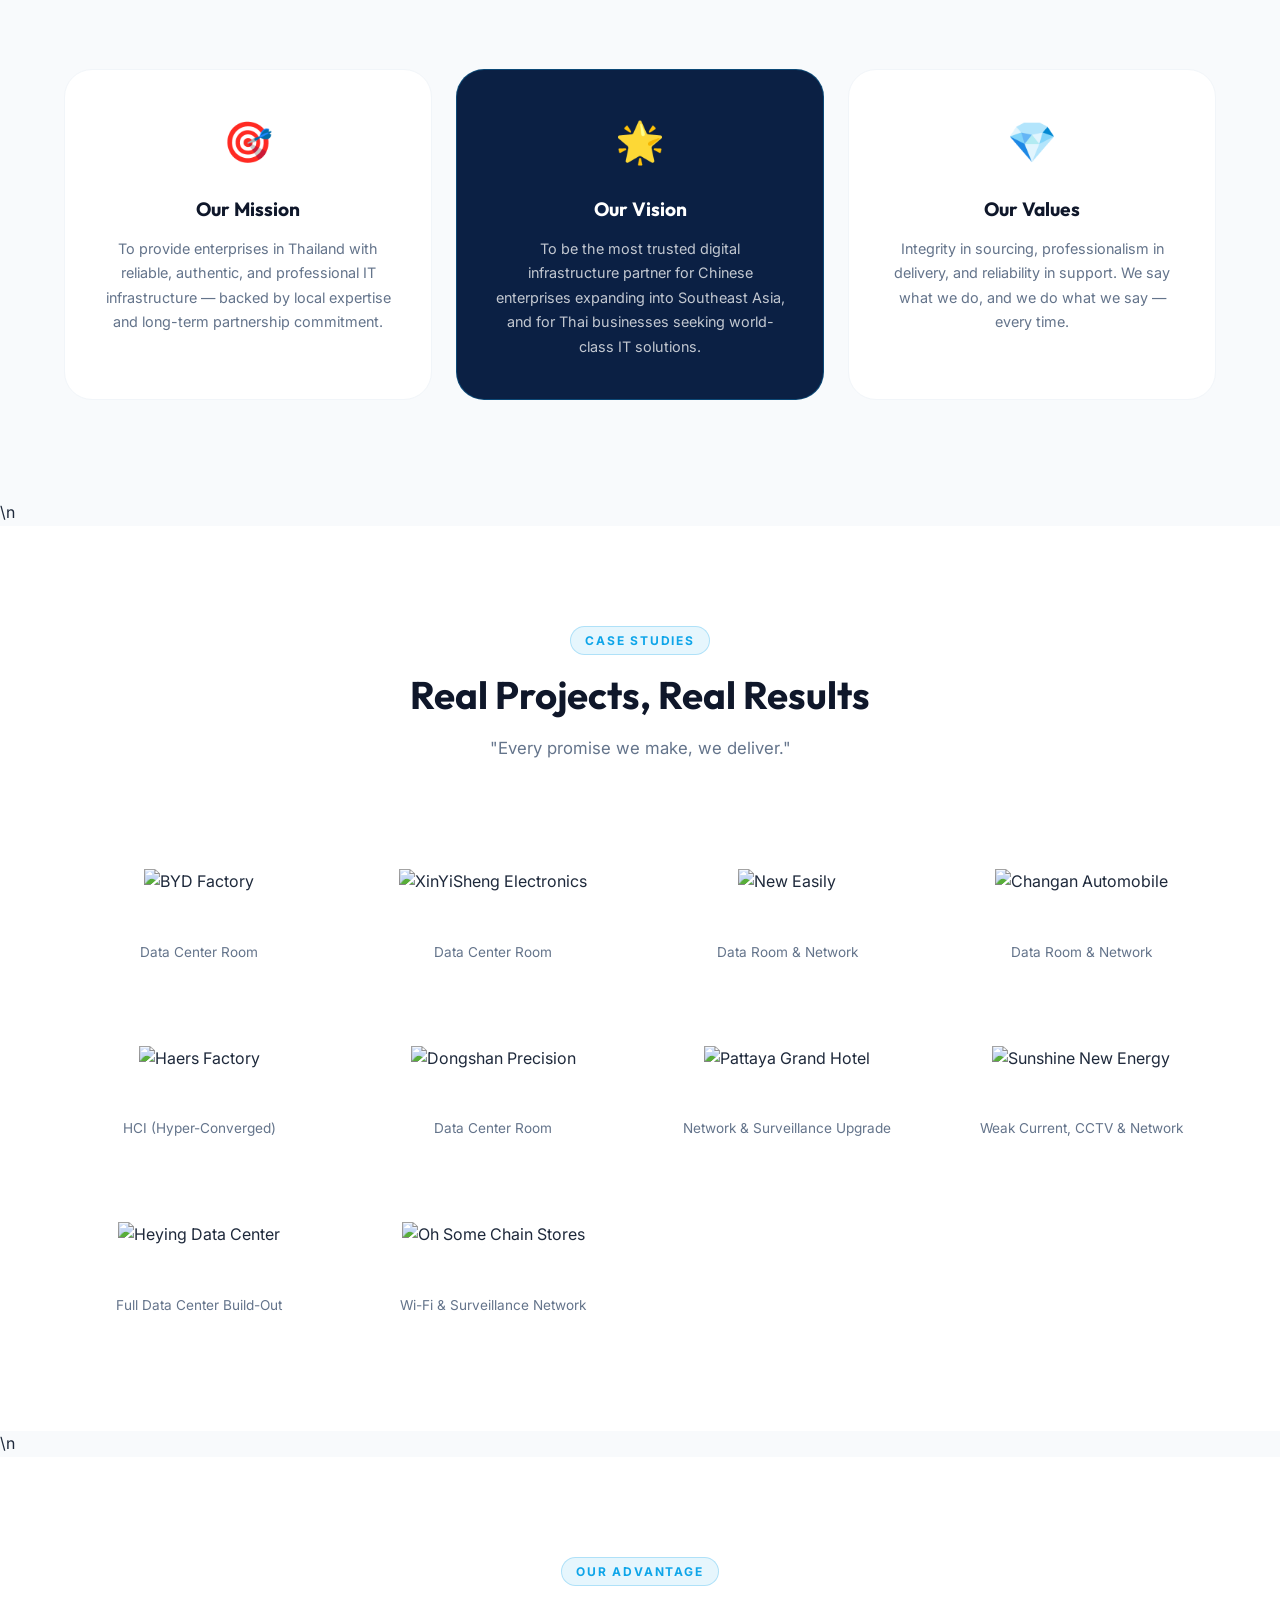
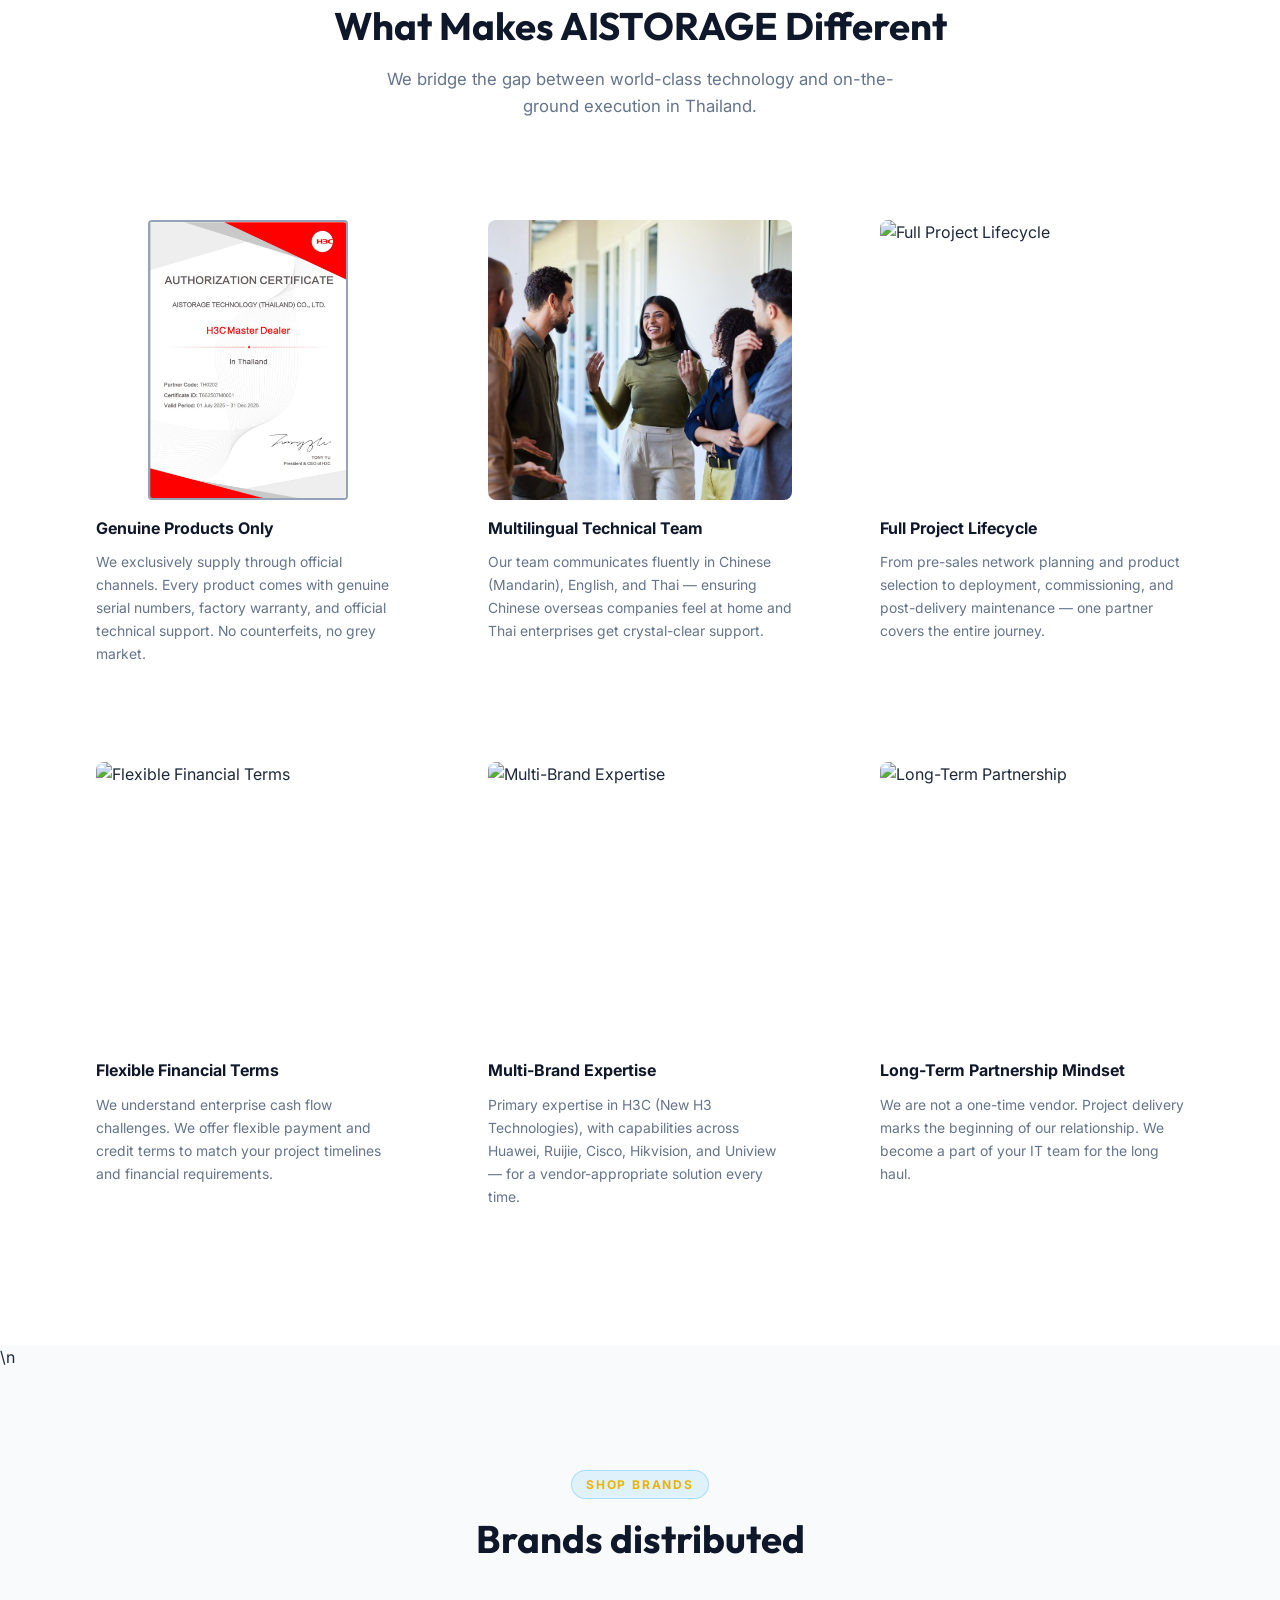
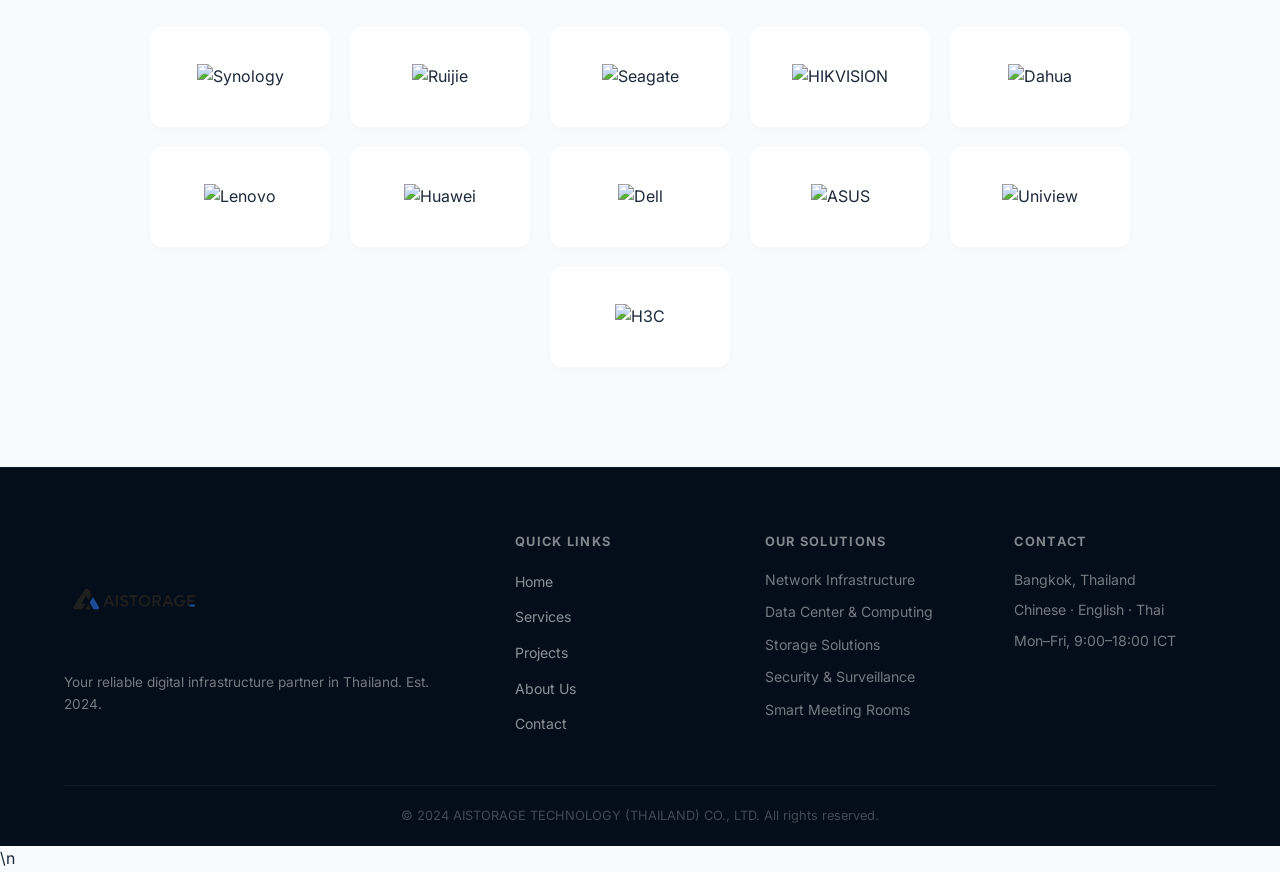
==== commit b37ab370: "first commit" ====
--- a/index.html
+++ b/index.html
@@ -20,32 +20,13 @@
     rel="stylesheet" />
 </head>
 
-<body>\n
+<body>
   <!-- ===== NAVBAR ===== -->
   <header class="navbar" id="navbar">
     <div class="nav-container">
       <a href="index.html" class="nav-logo" id="logo-link">
-        <div class="logo-icon">
-          <svg width="36" height="36" viewBox="0 0 36 36" fill="none" xmlns="http://www.w3.org/2000/svg">
-            <rect width="36" height="36" rx="8" fill="url(#logoGrad)" />
-            <path d="M8 24L14 12L18 20L22 14L28 24H8Z" fill="white" opacity="0.9" />
-            <circle cx="18" cy="10" r="3" fill="url(#circGrad)" />
-            <defs>
-              <linearGradient id="logoGrad" x1="0" y1="0" x2="36" y2="36">
-                <stop offset="0%" stop-color="#0EA5E9" />
-                <stop offset="100%" stop-color="#0D4F8C" />
-              </linearGradient>
-              <linearGradient id="circGrad" x1="0" y1="0" x2="6" y2="6">
-                <stop offset="0%" stop-color="#38BDF8" />
-                <stop offset="100%" stop-color="#FFFFFF" />
-              </linearGradient>
-            </defs>
-          </svg>
-        </div>
-        <div class="logo-text">
-          <span class="logo-main">AISTORAGE</span>
-          <span class="logo-sub">TECHNOLOGY</span>
-        </div>
+        <img src="3ed459bc-c6ed-447b-b13f-21768e33215b-removebg-preview.png" alt="AISTORAGE TECHNOLOGY Logo"
+          style="height: 140px; width: auto; object-fit: contain;">
       </a>
       <nav class="nav-links" id="nav-links">
         <a href="index.html" class="nav-link active" id="nav-home">Home</a>
@@ -59,7 +40,7 @@
       </button>
     </div>
   </header>
-  \n<!-- ===== HERO ===== -->
+  <!-- ===== HERO ===== -->
   <section class="hero" id="hero">
     <div class="hero-bg">
       <img src="images/hero_background.png" alt="Digital Infrastructure Background" class="hero-bg-img" />
@@ -295,7 +276,8 @@
         </div>
         <div class="diff-card" id="diff-3"
           style="border: none !important; background: transparent !important; box-shadow: none !important;">
-          <img src="https://images.unsplash.com/photo-1565688534245-05d6b5be184a?w=400&h=500&fit=crop" alt="Full Project Lifecycle"
+          <img src="https://images.unsplash.com/photo-1565688534245-05d6b5be184a?w=400&h=500&fit=crop"
+            alt="Full Project Lifecycle"
             style="width: 100%; height: 280px; object-fit: cover; border-radius: 8px; margin-bottom: 16px; display: block;">
           <h3>Full Project Lifecycle</h3>
           <p>From pre-sales network planning and product selection to deployment, commissioning, and post-delivery
@@ -303,7 +285,8 @@
         </div>
         <div class="diff-card" id="diff-4"
           style="border: none !important; background: transparent !important; box-shadow: none !important;">
-          <img src="https://images.unsplash.com/photo-1554224155-6726b3ff858f?w=400&h=500&fit=crop" alt="Flexible Financial Terms"
+          <img src="https://images.unsplash.com/photo-1554224155-6726b3ff858f?w=400&h=500&fit=crop"
+            alt="Flexible Financial Terms"
             style="width: 100%; height: 280px; object-fit: cover; border-radius: 8px; margin-bottom: 16px; display: block;">
           <h3>Flexible Financial Terms</h3>
           <p>We understand enterprise cash flow challenges. We offer flexible payment and credit terms to match your
@@ -311,7 +294,8 @@
         </div>
         <div class="diff-card" id="diff-5"
           style="border: none !important; background: transparent !important; box-shadow: none !important;">
-          <img src="https://images.unsplash.com/photo-1544197150-b99a580bb7a8?w=400&h=500&fit=crop" alt="Multi-Brand Expertise"
+          <img src="https://images.unsplash.com/photo-1544197150-b99a580bb7a8?w=400&h=500&fit=crop"
+            alt="Multi-Brand Expertise"
             style="width: 100%; height: 280px; object-fit: cover; border-radius: 8px; margin-bottom: 16px; display: block;">
           <h3>Multi-Brand Expertise</h3>
           <p>Primary expertise in H3C (New H3 Technologies), with capabilities across Huawei, Ruijie, Cisco, Hikvision,
@@ -319,7 +303,8 @@
         </div>
         <div class="diff-card" id="diff-6"
           style="border: none !important; background: transparent !important; box-shadow: none !important;">
-          <img src="https://images.unsplash.com/photo-1521791136064-7986c2920216?w=400&h=500&fit=crop" alt="Long-Term Partnership"
+          <img src="https://images.unsplash.com/photo-1521791136064-7986c2920216?w=400&h=500&fit=crop"
+            alt="Long-Term Partnership"
             style="width: 100%; height: 280px; object-fit: cover; border-radius: 8px; margin-bottom: 16px; display: block;">
           <h3>Long-Term Partnership Mindset</h3>
           <p>We are not a one-time vendor. Project delivery marks the beginning of our relationship. We become a part of
@@ -388,34 +373,14 @@
     </div>
   </section>
 
-  \n<!-- ===== FOOTER ===== -->
+
+  <!-- ===== FOOTER ===== -->
   <footer class="footer" id="footer">
     <div class="container">
       <div class="footer-grid">
         <div class="footer-brand" id="footer-brand">
-          <div class="nav-logo">
-            <div class="logo-icon">
-              <svg width="36" height="36" viewBox="0 0 36 36" fill="none">
-                <rect width="36" height="36" rx="8" fill="url(#footerLogoGrad)" />
-                <path d="M8 24L14 12L18 20L22 14L28 24H8Z" fill="white" opacity="0.9" />
-                <circle cx="18" cy="10" r="3" fill="url(#footerCircGrad)" />
-                <defs>
-                  <linearGradient id="footerLogoGrad" x1="0" y1="0" x2="36" y2="36">
-                    <stop offset="0%" stop-color="#0EA5E9" />
-                    <stop offset="100%" stop-color="#0D4F8C" />
-                  </linearGradient>
-                  <linearGradient id="footerCircGrad" x1="0" y1="0" x2="6" y2="6">
-                    <stop offset="0%" stop-color="#38BDF8" />
-                    <stop offset="100%" stop-color="#FFFFFF" />
-                  </linearGradient>
-                </defs>
-              </svg>
-            </div>
-            <div class="logo-text">
-              <span class="logo-main">AISTORAGE</span>
-              <span class="logo-sub">TECHNOLOGY</span>
-            </div>
-          </div>
+          <img src="3ed459bc-c6ed-447b-b13f-21768e33215b-removebg-preview.png" alt="AISTORAGE TECHNOLOGY Logo"
+            style="height: 140px; width: auto; object-fit: contain;">
           <p class="footer-tagline">Your reliable digital infrastructure partner in Thailand. Est. 2024.</p>
         </div>
         <div class="footer-links" id="footer-links">
--- a/style.css
+++ b/style.css
@@ -200,12 +200,14 @@
   z-index: 1000;
   transition: var(--transition);
   padding: 0;
+  background: var(--white);
+  box-shadow: var(--shadow-sm);
 }
 
 .navbar.scrolled {
-  background: rgba(4,13,26,0.95);
+  background: rgba(255,255,255,0.98);
   backdrop-filter: blur(20px);
-  border-bottom: 1px solid rgba(255,255,255,0.05);
+  border-bottom: 1px solid var(--gray-200);
   box-shadow: var(--shadow-md);
 }
 
@@ -216,7 +218,7 @@
   display: flex;
   align-items: center;
   justify-content: space-between;
-  height: 72px;
+  height: 160px;
 }
 
 .nav-logo {
@@ -261,7 +263,7 @@
 .nav-link {
   font-size: 0.9rem;
   font-weight: 500;
-  color: rgba(255,255,255,0.75);
+  color: var(--slate-700);
   padding: 8px 14px;
   border-radius: var(--radius-sm);
   transition: var(--transition-fast);
@@ -269,8 +271,8 @@
 
 .nav-link:hover,
 .nav-link.active {
-  color: var(--white);
-  background: rgba(255,255,255,0.08);
+  color: var(--blue-600);
+  background: var(--gray-100);
 }
 
 .nav-cta {
@@ -304,7 +306,7 @@
   display: block;
   width: 24px;
   height: 2px;
-  background: var(--white);
+  background: var(--slate-700);
   border-radius: 2px;
   transition: var(--transition);
 }
@@ -1811,15 +1813,16 @@
   .nav-links {
     display: none;
     position: fixed;
-    top: 72px;
+    top: 160px;
     left: 0;
     right: 0;
-    background: rgba(4,13,26,0.97);
+    background: rgba(255,255,255,0.98);
     backdrop-filter: blur(20px);
     flex-direction: column;
     padding: 24px;
     gap: 4px;
-    border-bottom: 1px solid rgba(255,255,255,0.06);
+    border-bottom: 1px solid rgba(0,0,0,0.06);
+    box-shadow: var(--shadow-md);
   }
 
   .nav-links.open { display: flex; }
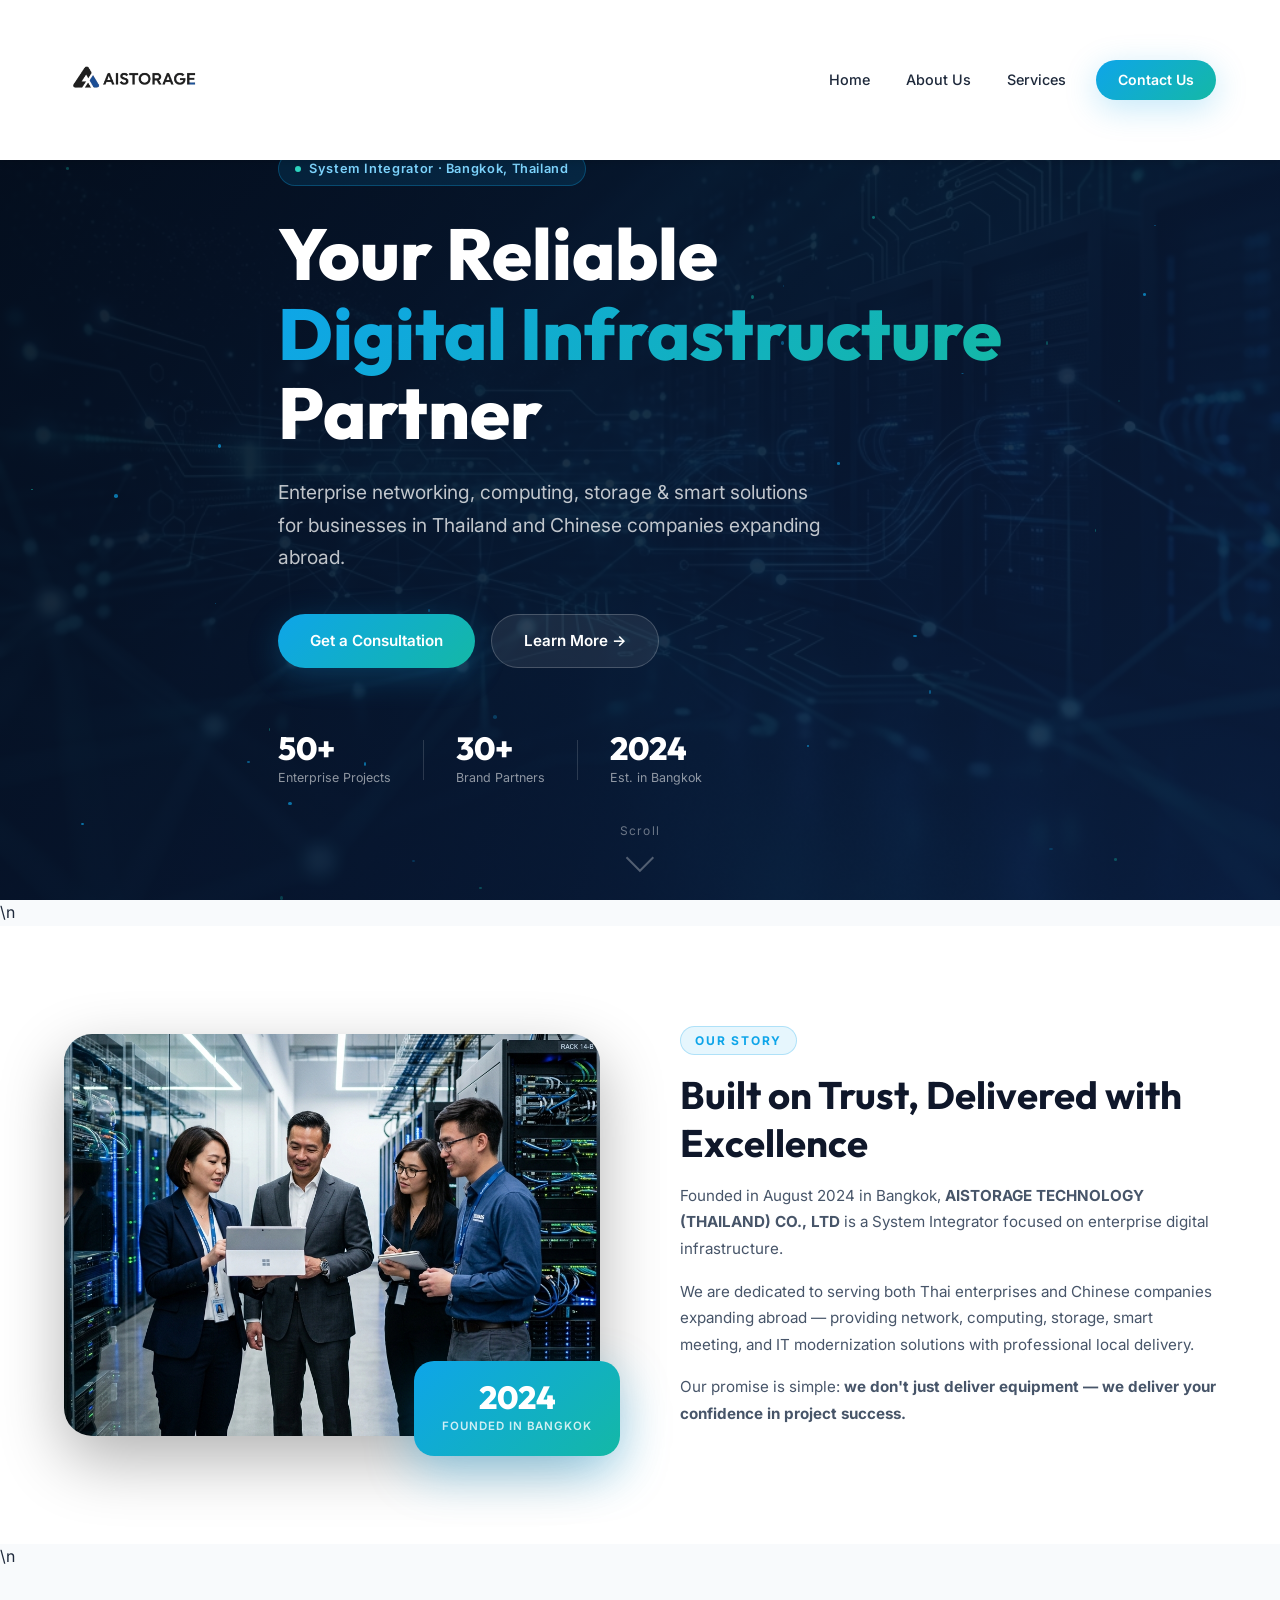
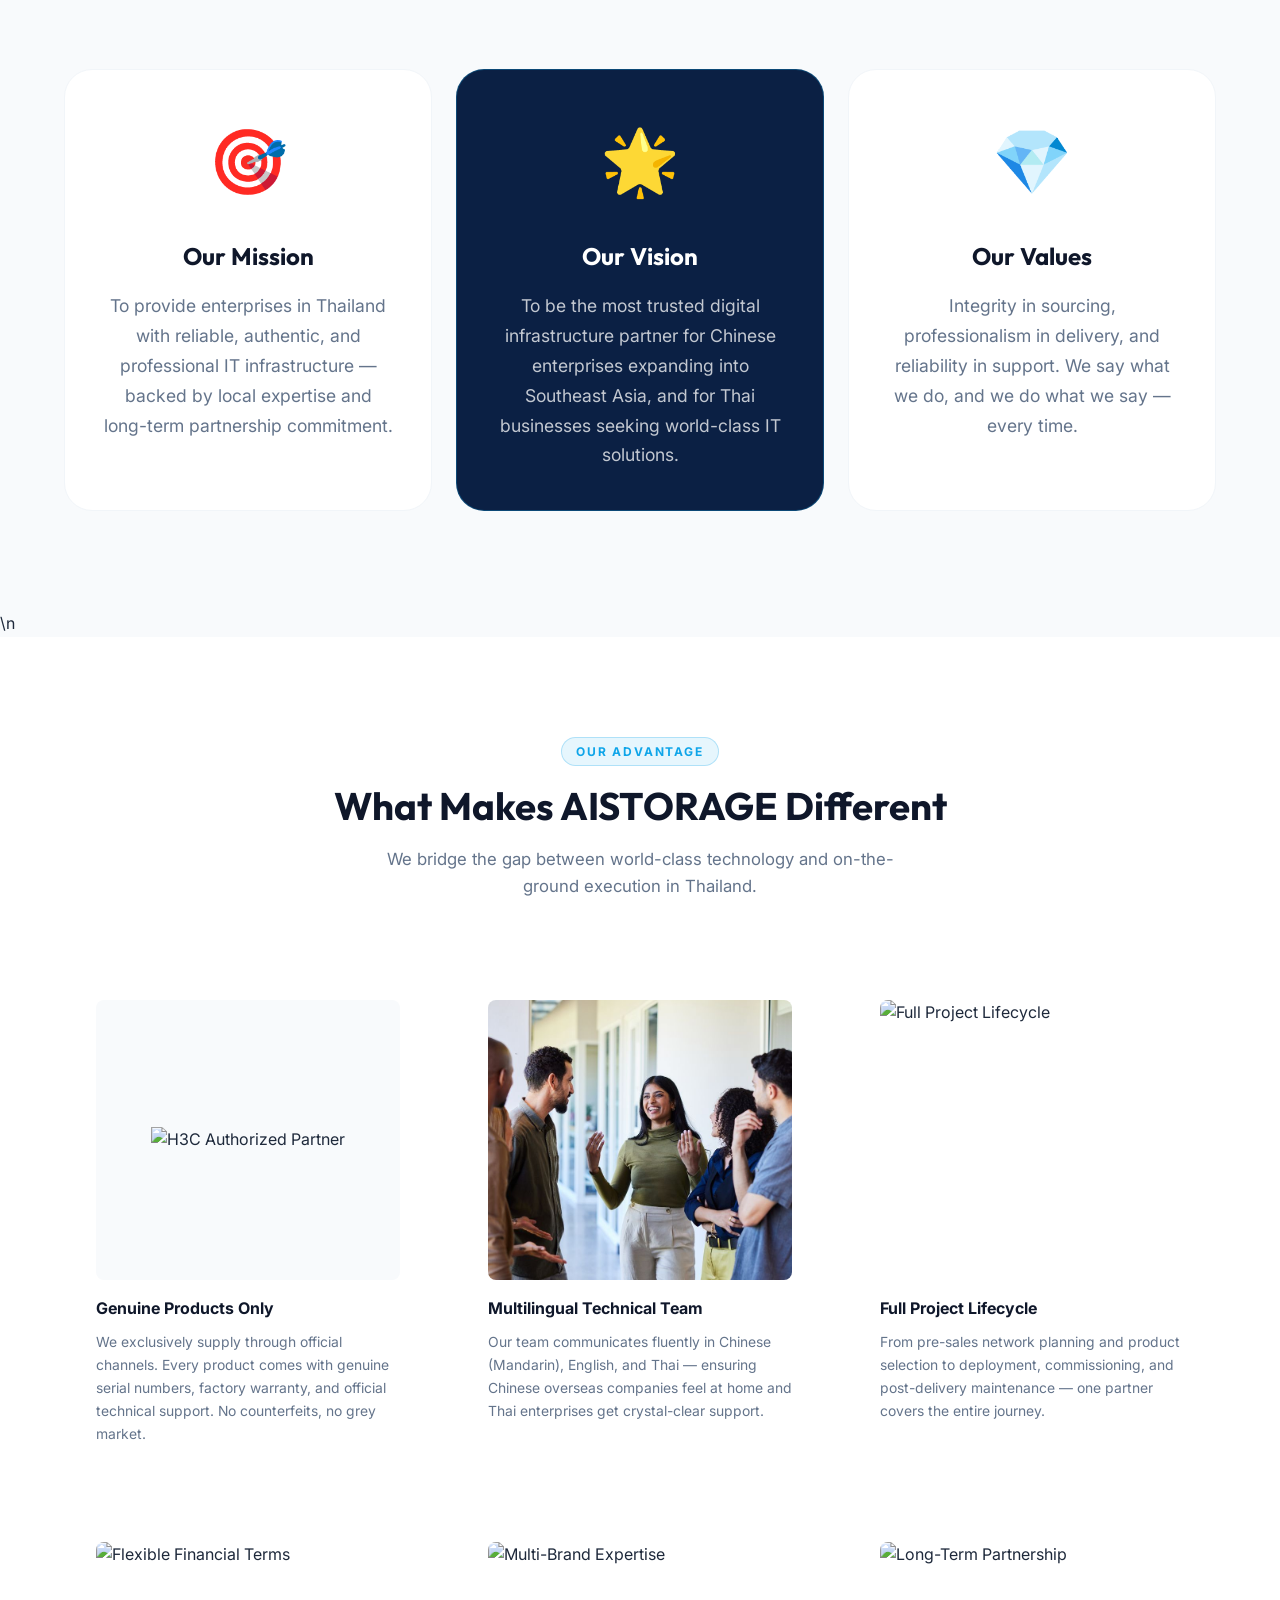
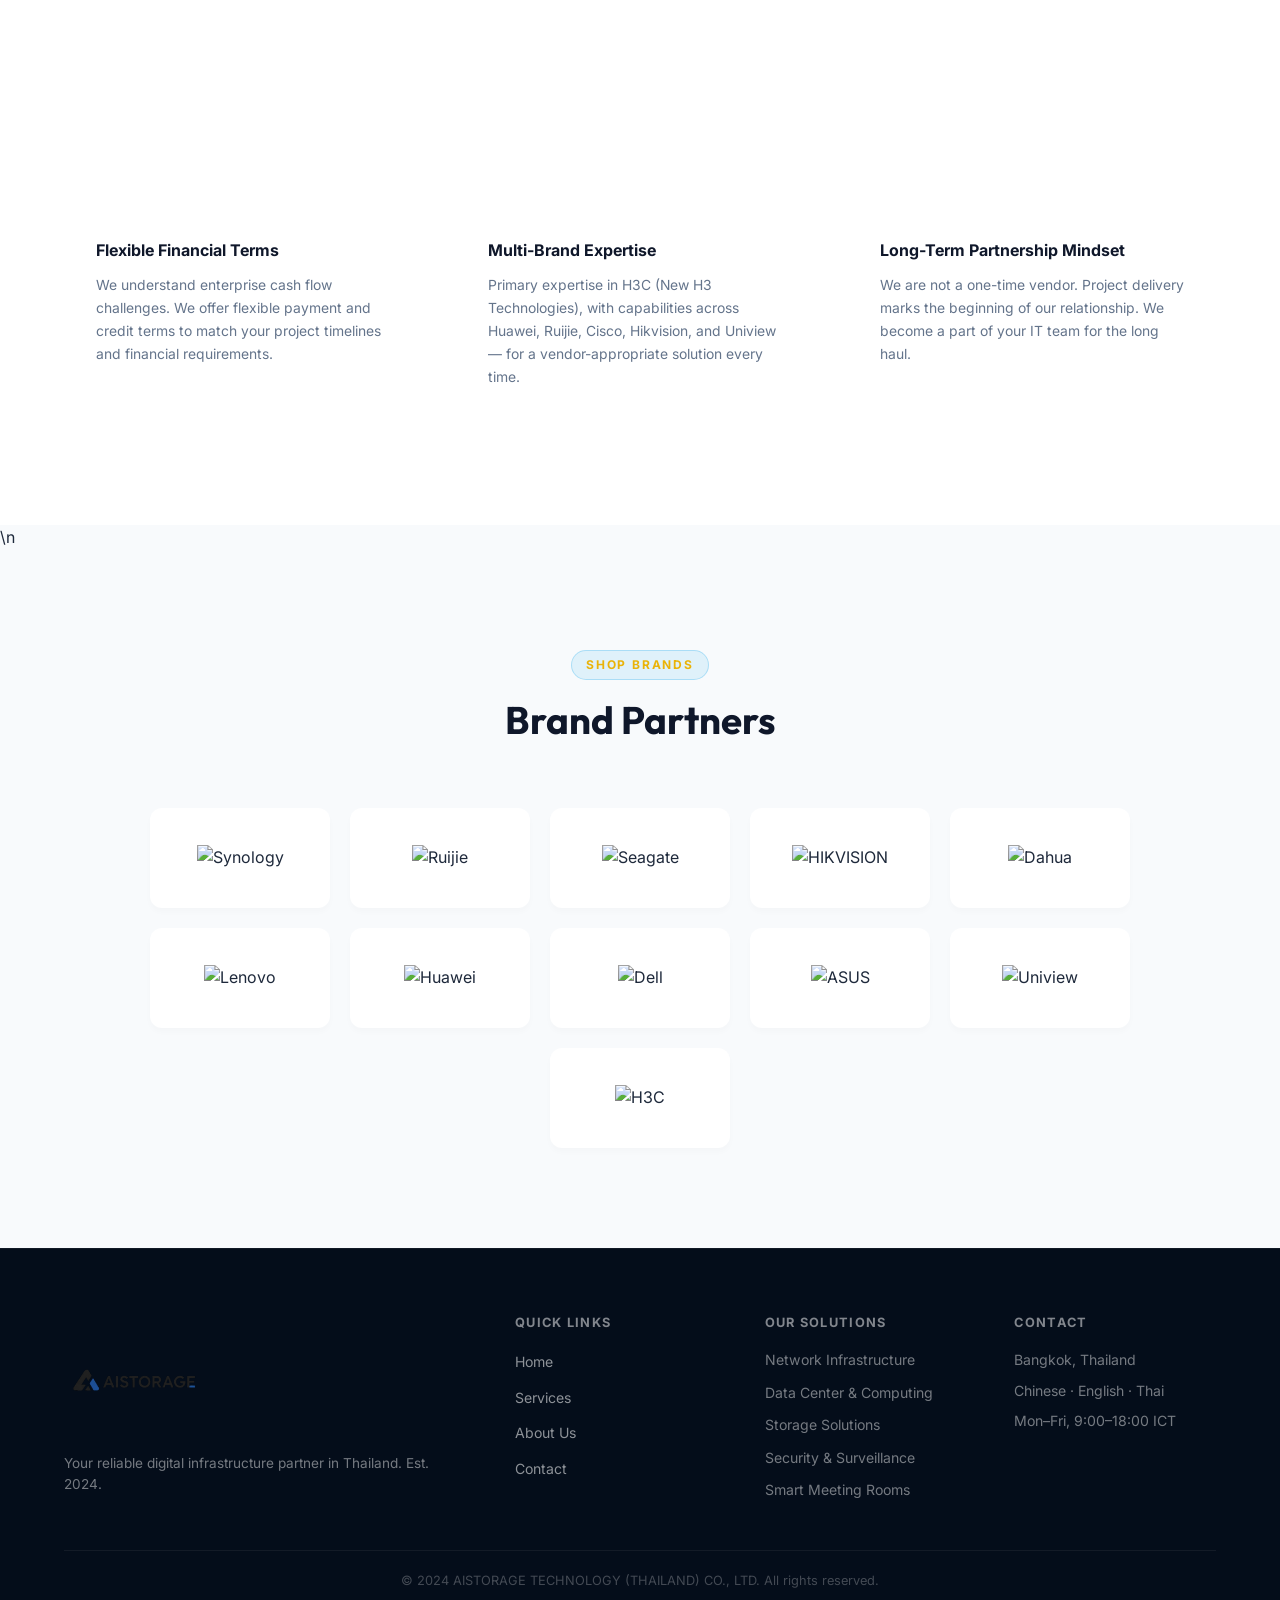
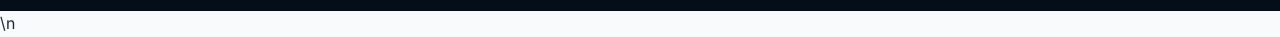
==== commit 836ae5da: "first commit" ====
--- a/index.html
+++ b/index.html
@@ -32,7 +32,6 @@
         <a href="index.html" class="nav-link active" id="nav-home">Home</a>
         <a href="index.html#about-intro" class="nav-link" id="nav-about">About Us</a>
         <a href="services.html" class="nav-link" id="nav-services">Services</a>
-        <a href="index.html#projects" class="nav-link" id="nav-projects">Projects</a>
         <a href="contact.html" class="nav-cta" id="nav-contact">Contact Us</a>
       </nav>
       <button class="nav-toggle" id="nav-toggle" aria-label="Toggle menu">
@@ -147,105 +146,6 @@
 
   <!-- Services and Delivery sections have been moved to services.html -->
 
-  \n<!-- ===== PROJECTS ===== -->
-  <section class="projects" id="projects">
-    <div class="container">
-      <div class="section-header">
-        <div class="section-tag">Case Studies</div>
-        <h2 class="section-title">Real Projects, Real Results</h2>
-        <p class="section-desc">"Every promise we make, we deliver."</p>
-      </div>
-      <div class="projects-logo-grid" id="projects-grid">
-        <div class="project-logo-card" id="proj-byd">
-          <div class="project-logo-wrapper">
-            <img src="https://images.seeklogo.com/logo-png/52/1/byd-atualizada-2024-logo-png_seeklogo-528892.png"
-              alt="BYD Factory">
-          </div>
-          <div class="project-logo-scope">Data Center Room</div>
-        </div>
-
-        <div class="project-logo-card" id="proj-xingyisheng">
-          <div class="project-logo-wrapper">
-            <img
-              src="https://encrypted-tbn0.gstatic.com/images?q=tbn:ANd9GcR87mfvkVdxozlcYmCcC5utNQSHgrR-n9I94IQz3QR1svt_Emfl10934rPA&s=10"
-              alt="XinYiSheng Electronics">
-          </div>
-          <div class="project-logo-scope">Data Center Room</div>
-        </div>
-
-        <div class="project-logo-card" id="proj-neweasily">
-          <div class="project-logo-wrapper">
-            <img
-              src="https://encrypted-tbn0.gstatic.com/images?q=tbn:ANd9GcSDAWsKZMFvFwl55FetDmYYL5n_tbEaFFVm5ecFXUsUdg&s=10"
-              alt="New Easily">
-          </div>
-          <div class="project-logo-scope">Data Room &amp; Network</div>
-        </div>
-
-        <div class="project-logo-card" id="proj-changan">
-          <div class="project-logo-wrapper">
-            <img
-              src="https://encrypted-tbn0.gstatic.com/images?q=tbn:ANd9GcQWHZprBiabL1I9_s09QGSi9zVpg7VDdwAGyEipFoCy2g&s=10"
-              alt="Changan Automobile">
-          </div>
-          <div class="project-logo-scope">Data Room &amp; Network</div>
-        </div>
-
-        <div class="project-logo-card" id="proj-haers">
-          <div class="project-logo-wrapper">
-            <img src="https://www.haers.com/wp-content/uploads/2025/01/%E8%93%9D%E9%80%8F200x500.png"
-              alt="Haers Factory">
-          </div>
-          <div class="project-logo-scope">HCI (Hyper-Converged)</div>
-        </div>
-
-        <div class="project-logo-card" id="proj-dongshan">
-          <div class="project-logo-wrapper">
-            <img
-              src="https://encrypted-tbn0.gstatic.com/images?q=tbn:ANd9GcQxEljCD7fcSibtBjpFxiNsbFP2HLhGnGA5io57KGObqVCGq8sBfbXW3UA&s=10"
-              alt="Dongshan Precision">
-          </div>
-          <div class="project-logo-scope">Data Center Room</div>
-        </div>
-
-        <div class="project-logo-card" id="proj-pattaya">
-          <div class="project-logo-wrapper">
-            <img
-              src="https://encrypted-tbn0.gstatic.com/images?q=tbn:ANd9GcTch5ZYPI4vs18IxtPgHq0fhvLE4hTSBWGiorlGzea1YpLso3_Ca_YSPyY&s=10"
-              alt="Pattaya Grand Hotel">
-          </div>
-          <div class="project-logo-scope">Network &amp; Surveillance Upgrade</div>
-        </div>
-
-        <div class="project-logo-card" id="proj-sunshine">
-          <div class="project-logo-wrapper">
-            <img
-              src="https://encrypted-tbn0.gstatic.com/images?q=tbn:ANd9GcSg2rQMwTkLbxtorcGj_jVboFaoZCXzJYMbf9cDp7bUDw&s=10"
-              alt="Sunshine New Energy">
-          </div>
-          <div class="project-logo-scope">Weak Current, CCTV &amp; Network</div>
-        </div>
-
-        <div class="project-logo-card" id="proj-heying">
-          <div class="project-logo-wrapper">
-            <img src="https://clouddatacenter.events/wp-content/uploads/2024/09/Frame-3372-6.png"
-              alt="Heying Data Center">
-          </div>
-          <div class="project-logo-scope">Full Data Center Build-Out</div>
-        </div>
-
-        <div class="project-logo-card" id="proj-ohsome">
-          <div class="project-logo-wrapper">
-            <img
-              src="https://media.licdn.com/dms/image/v2/D560BAQEYUMgX6XtCWA/company-logo_200_200/company-logo_200_200/0/1726549729589/blueorigingroup_logo?e=2147483647&v=beta&t=L45_RLmQzyQMxFm1eKgjaIfJM7JpiEx4PtF9E0zDfoo"
-              alt="Oh Some Chain Stores">
-          </div>
-          <div class="project-logo-scope">Wi-Fi &amp; Surveillance Network</div>
-        </div>
-      </div>
-    </div>
-  </section>
-
   \n<!-- ===== WHAT MAKES US DIFFERENT ===== -->
   <section class="differentiators" id="differentiators">
     <div class="container">
@@ -258,9 +158,9 @@
       <div class="diff-grid" id="diff-grid">
         <div class="diff-card" id="diff-1"
           style="border: none !important; background: transparent !important; box-shadow: none !important;">
-          <div style="height: 280px; display: flex; align-items: center; justify-content: center; margin-bottom: 16px;">
-            <img src="images/certificate.png" alt="Authorized Partner Certificate"
-              style="max-height: 100%; max-width: 100%; border-radius: 4px; border: 2px solid #94A3B8;">
+          <div style="height: 280px; display: flex; align-items: center; justify-content: center; margin-bottom: 16px; background: #f8fafc; border-radius: 8px;">
+            <img src="https://www.h3c.com/en/tres/NewWebUI/2025/images/new/highly-logo.png" alt="H3C Authorized Partner"
+              style="max-height: 100px; max-width: 80%; object-fit: contain;">
           </div>
           <h3>Genuine Products Only</h3>
           <p>We exclusively supply through official channels. Every product comes with genuine serial numbers, factory
@@ -320,7 +220,7 @@
     <div class="container">
       <div class="section-header center">
         <div class="section-tag" style="color: #EAB308;">SHOP BRANDS</div>
-        <h2 class="section-title">Brands distributed</h2>
+        <h2 class="section-title">Brand Partners</h2>
       </div>
       <div class="brands-simple-grid" id="brands-simple-grid">
 
@@ -388,7 +288,6 @@
           <ul>
             <li><a href="index.html" id="footer-home">Home</a></li>
             <li><a href="services.html" id="footer-services">Services</a></li>
-            <li><a href="#projects" id="footer-projects">Projects</a></li>
             <li><a href="index.html#about-intro" id="footer-about">About Us</a></li>
             <li><a href="contact.html" id="footer-contact">Contact</a></li>
           </ul>
@@ -420,4 +319,4 @@
   <script src="main.js"></script>
 </body>
 
-</html>+</html>
--- a/style.css
+++ b/style.css
@@ -1364,20 +1364,20 @@
 }
 
 .mission-icon {
-  font-size: 2.5rem;
-  margin-bottom: 20px;
+  font-size: 4rem;
+  margin-bottom: 24px;
 }
 
 .mission-card h3 {
   font-family: var(--font-display);
-  font-size: 1.2rem;
+  font-size: 1.5rem;
   font-weight: 700;
   color: var(--gray-900);
-  margin-bottom: 12px;
+  margin-bottom: 16px;
 }
 
 .mission-card p {
-  font-size: 0.9rem;
+  font-size: 1.1rem;
   color: var(--gray-500);
   line-height: 1.7;
 }
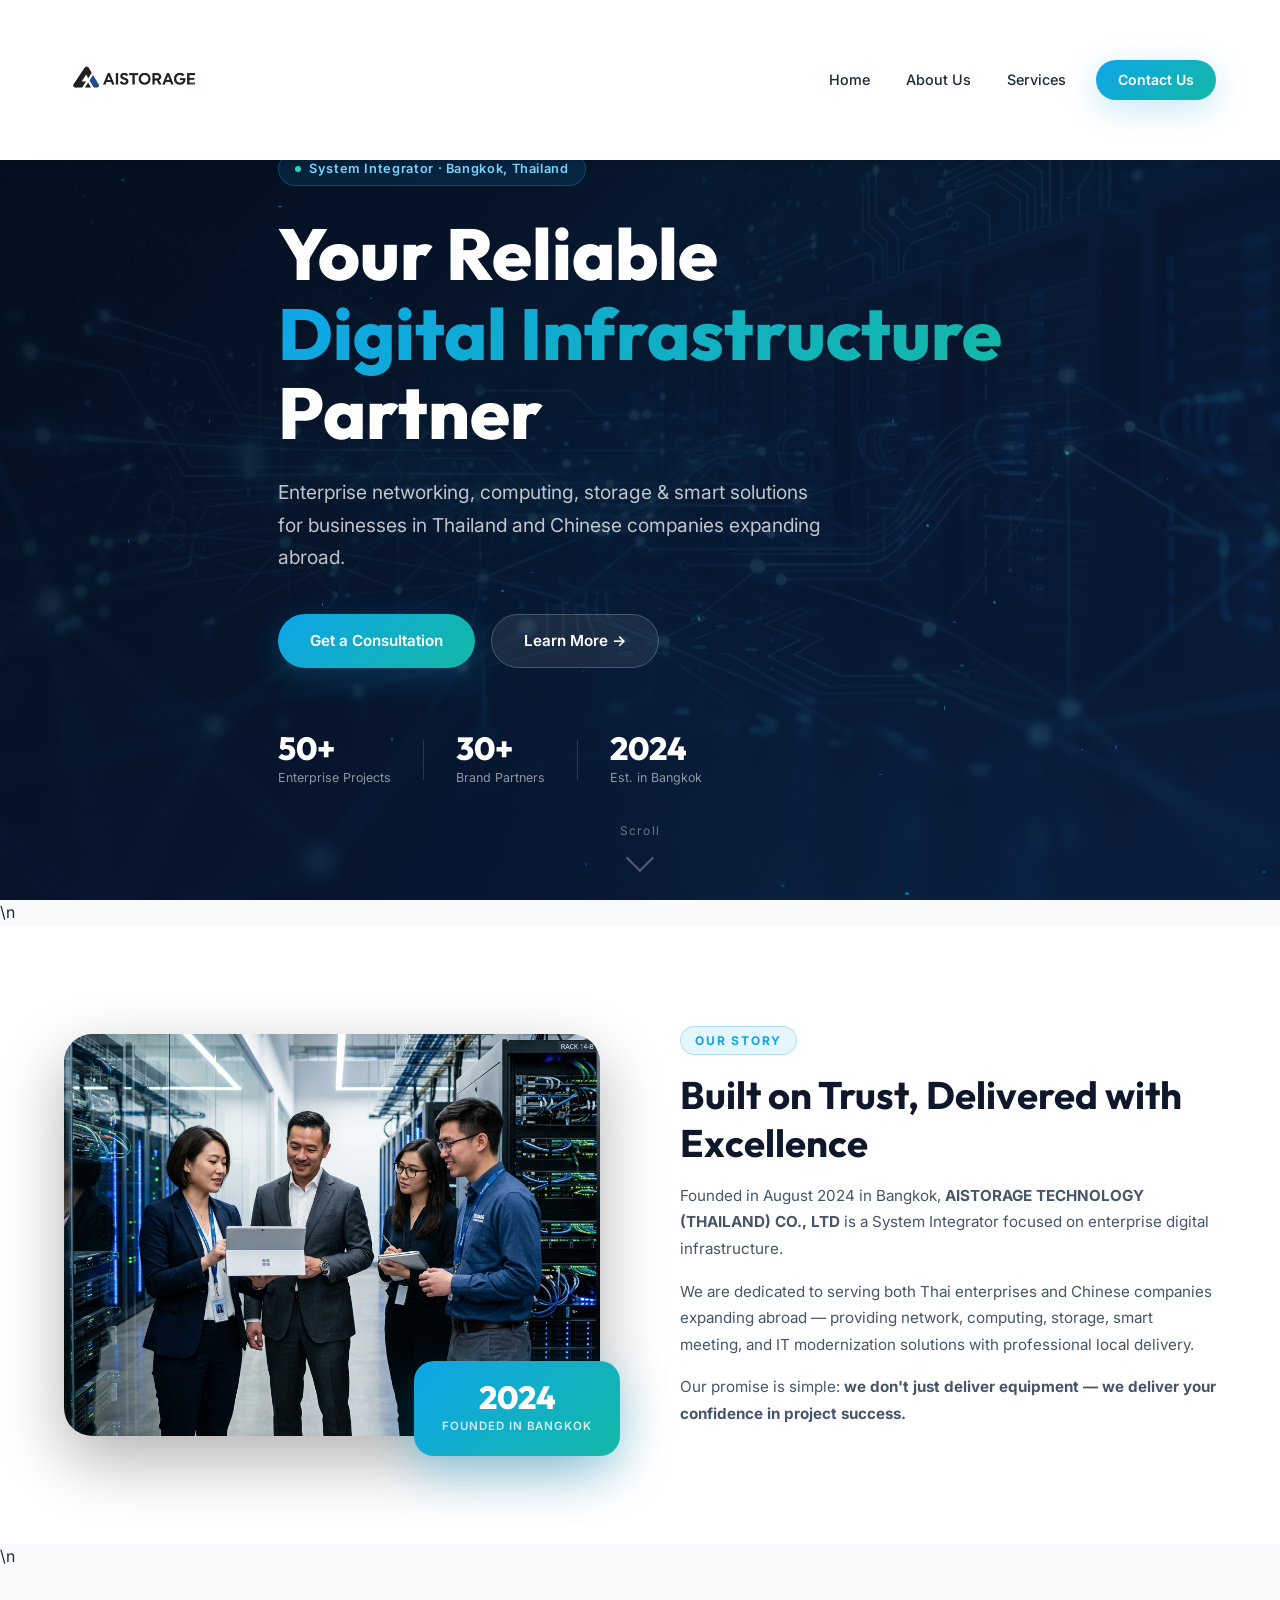
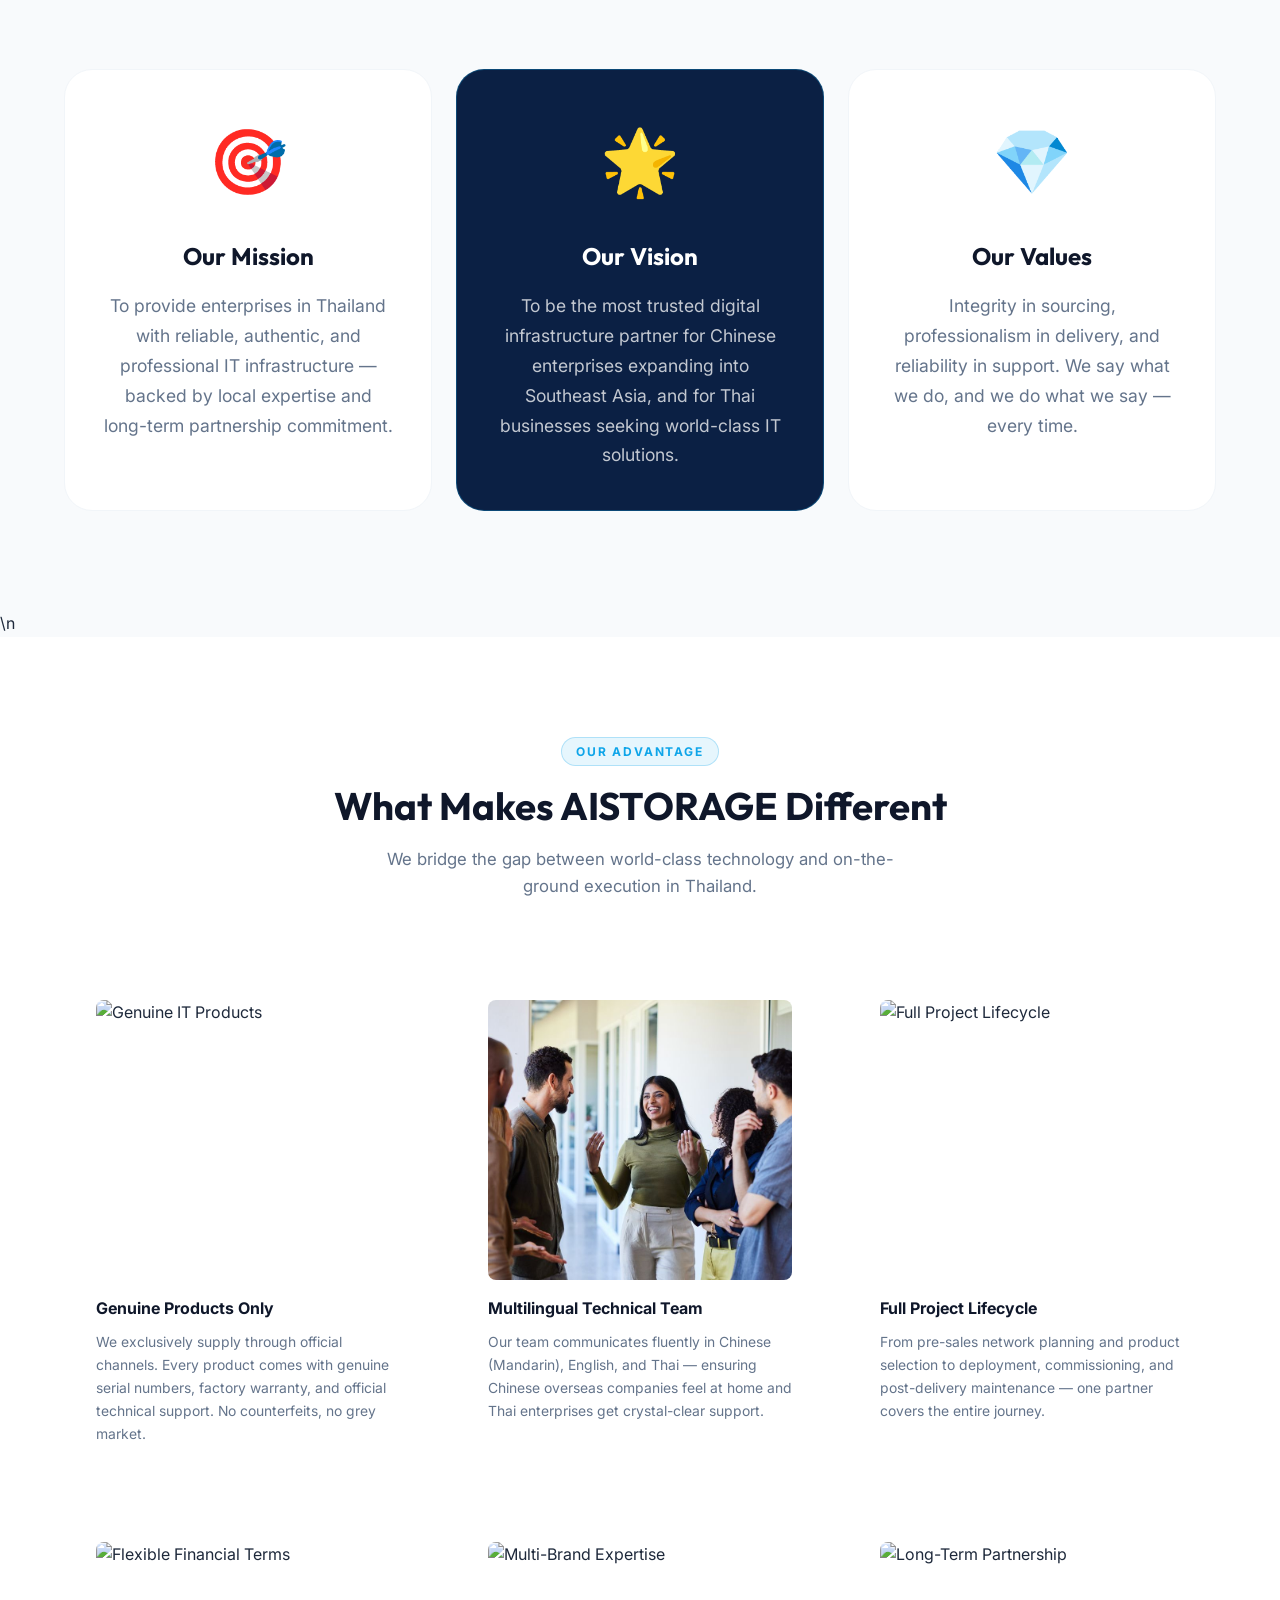
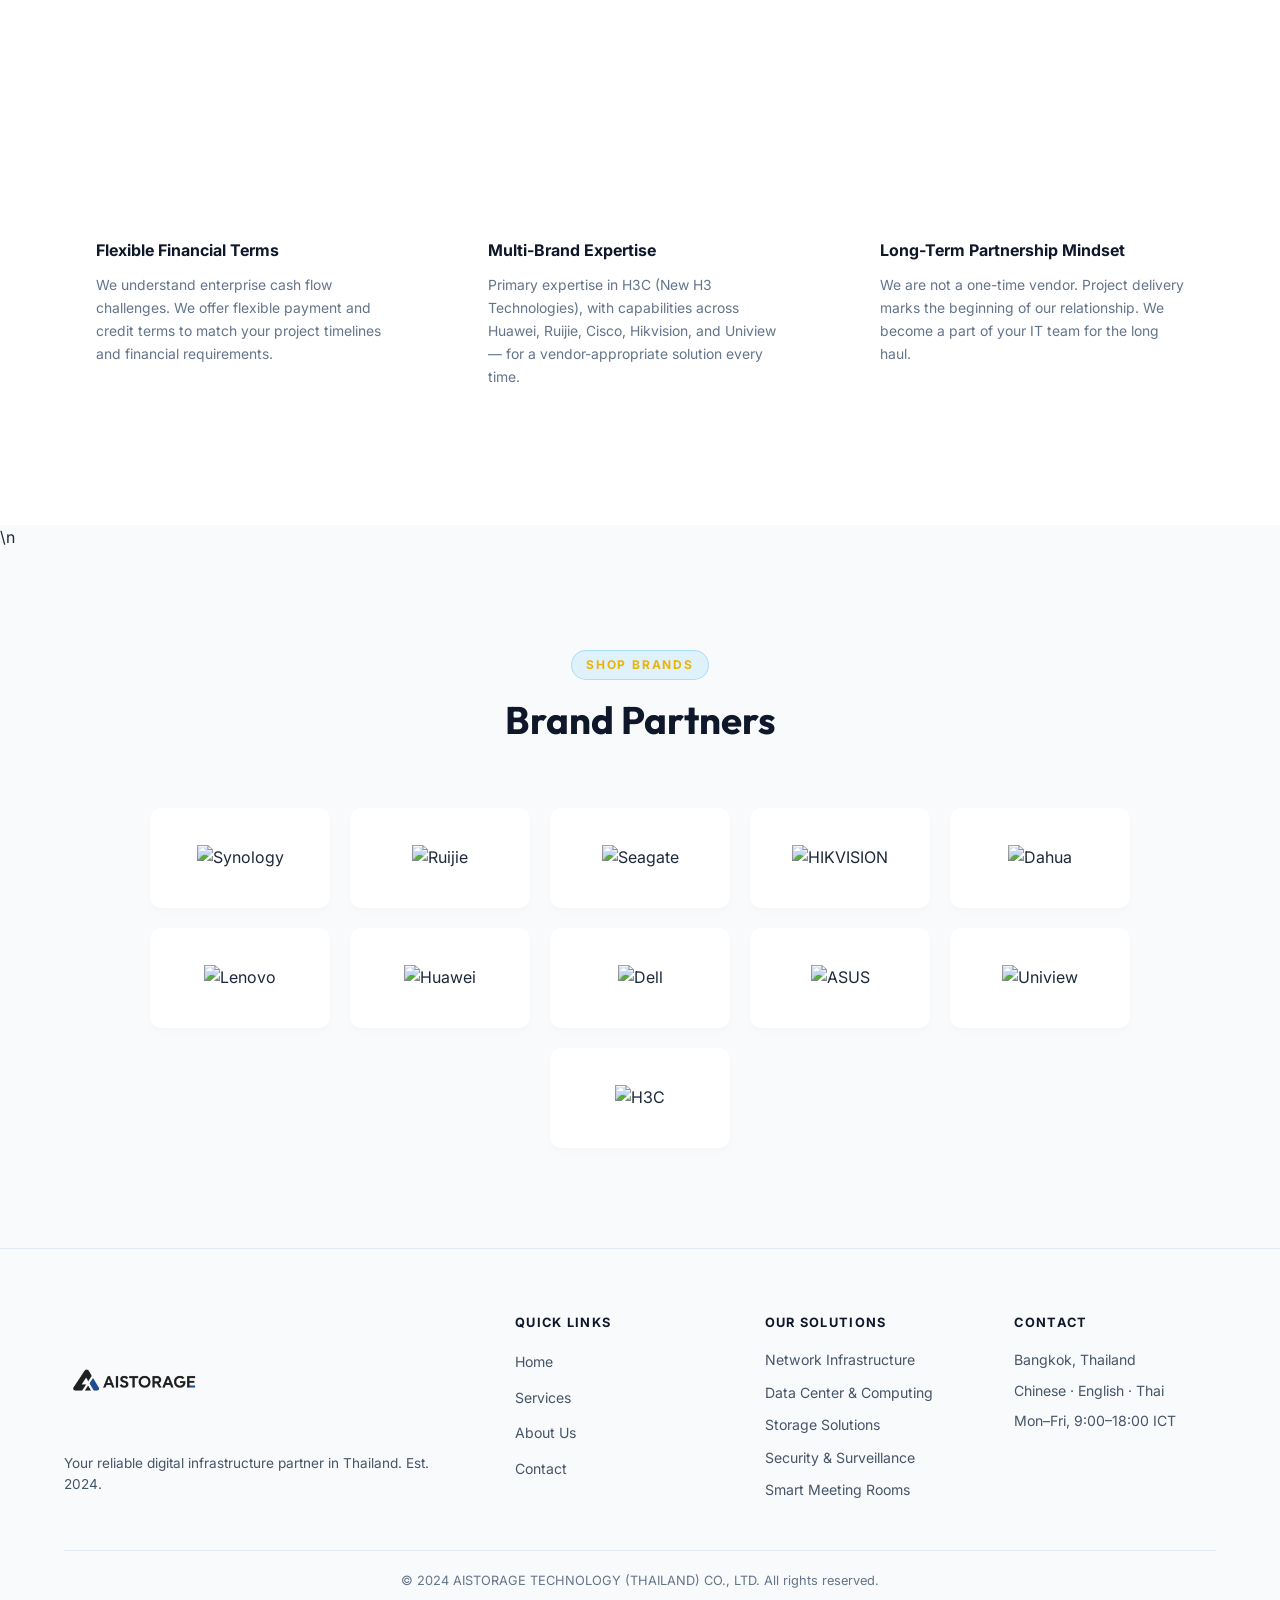
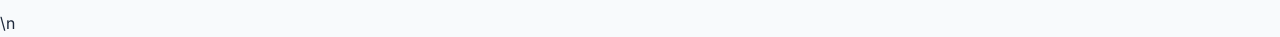
==== commit 6606a063: "first commit" ====
--- a/index.html
+++ b/index.html
@@ -158,10 +158,9 @@
       <div class="diff-grid" id="diff-grid">
         <div class="diff-card" id="diff-1"
           style="border: none !important; background: transparent !important; box-shadow: none !important;">
-          <div style="height: 280px; display: flex; align-items: center; justify-content: center; margin-bottom: 16px; background: #f8fafc; border-radius: 8px;">
-            <img src="https://www.h3c.com/en/tres/NewWebUI/2025/images/new/highly-logo.png" alt="H3C Authorized Partner"
-              style="max-height: 100px; max-width: 80%; object-fit: contain;">
-          </div>
+          <img src="https://images.unsplash.com/photo-1550751827-4bd374c3f58b?w=400&h=500&fit=crop"
+            alt="Genuine IT Products"
+            style="width: 100%; height: 280px; object-fit: cover; border-radius: 8px; margin-bottom: 16px; display: block;">
           <h3>Genuine Products Only</h3>
           <p>We exclusively supply through official channels. Every product comes with genuine serial numbers, factory
             warranty, and official technical support. No counterfeits, no grey market.</p>
--- a/style.css
+++ b/style.css
@@ -1086,9 +1086,9 @@
 
 /* ===== FOOTER ===== */
 .footer {
-  background: var(--navy-950);
+  background: var(--gray-50);
   padding: 64px 0 0;
-  border-top: 1px solid rgba(255,255,255,0.05);
+  border-top: 1px solid var(--gray-200);
 }
 
 .footer-grid {
@@ -1096,7 +1096,7 @@
   grid-template-columns: 2fr 1fr 1fr 1fr;
   gap: 48px;
   padding-bottom: 48px;
-  border-bottom: 1px solid rgba(255,255,255,0.06);
+  border-bottom: 1px solid var(--gray-200);
 }
 
 .footer-brand .nav-logo {
@@ -1105,7 +1105,7 @@
 
 .footer-tagline {
   font-size: 0.85rem;
-  color: rgba(255,255,255,0.45);
+  color: var(--gray-600);
   line-height: 1.6;
 }
 
@@ -1116,7 +1116,7 @@
   font-weight: 700;
   letter-spacing: 0.1em;
   text-transform: uppercase;
-  color: rgba(255,255,255,0.5);
+  color: var(--gray-900);
   margin-bottom: 16px;
 }
 
@@ -1129,22 +1129,22 @@
 
 .footer-links li a {
   font-size: 0.88rem;
-  color: rgba(255,255,255,0.55);
+  color: var(--gray-600);
   transition: var(--transition-fast);
 }
 
 .footer-links li a:hover {
-  color: var(--blue-400);
+  color: var(--blue-600);
 }
 
 .footer-services li {
   font-size: 0.88rem;
-  color: rgba(255,255,255,0.45);
+  color: var(--gray-600);
 }
 
 .footer-contact p {
   font-size: 0.88rem;
-  color: rgba(255,255,255,0.45);
+  color: var(--gray-600);
   margin-bottom: 8px;
 }
 
@@ -1155,7 +1155,7 @@
 
 .footer-bottom p {
   font-size: 0.8rem;
-  color: rgba(255,255,255,0.25);
+  color: var(--gray-500);
 }
 
 /* ===== PAGE HERO (About Page) ===== */
